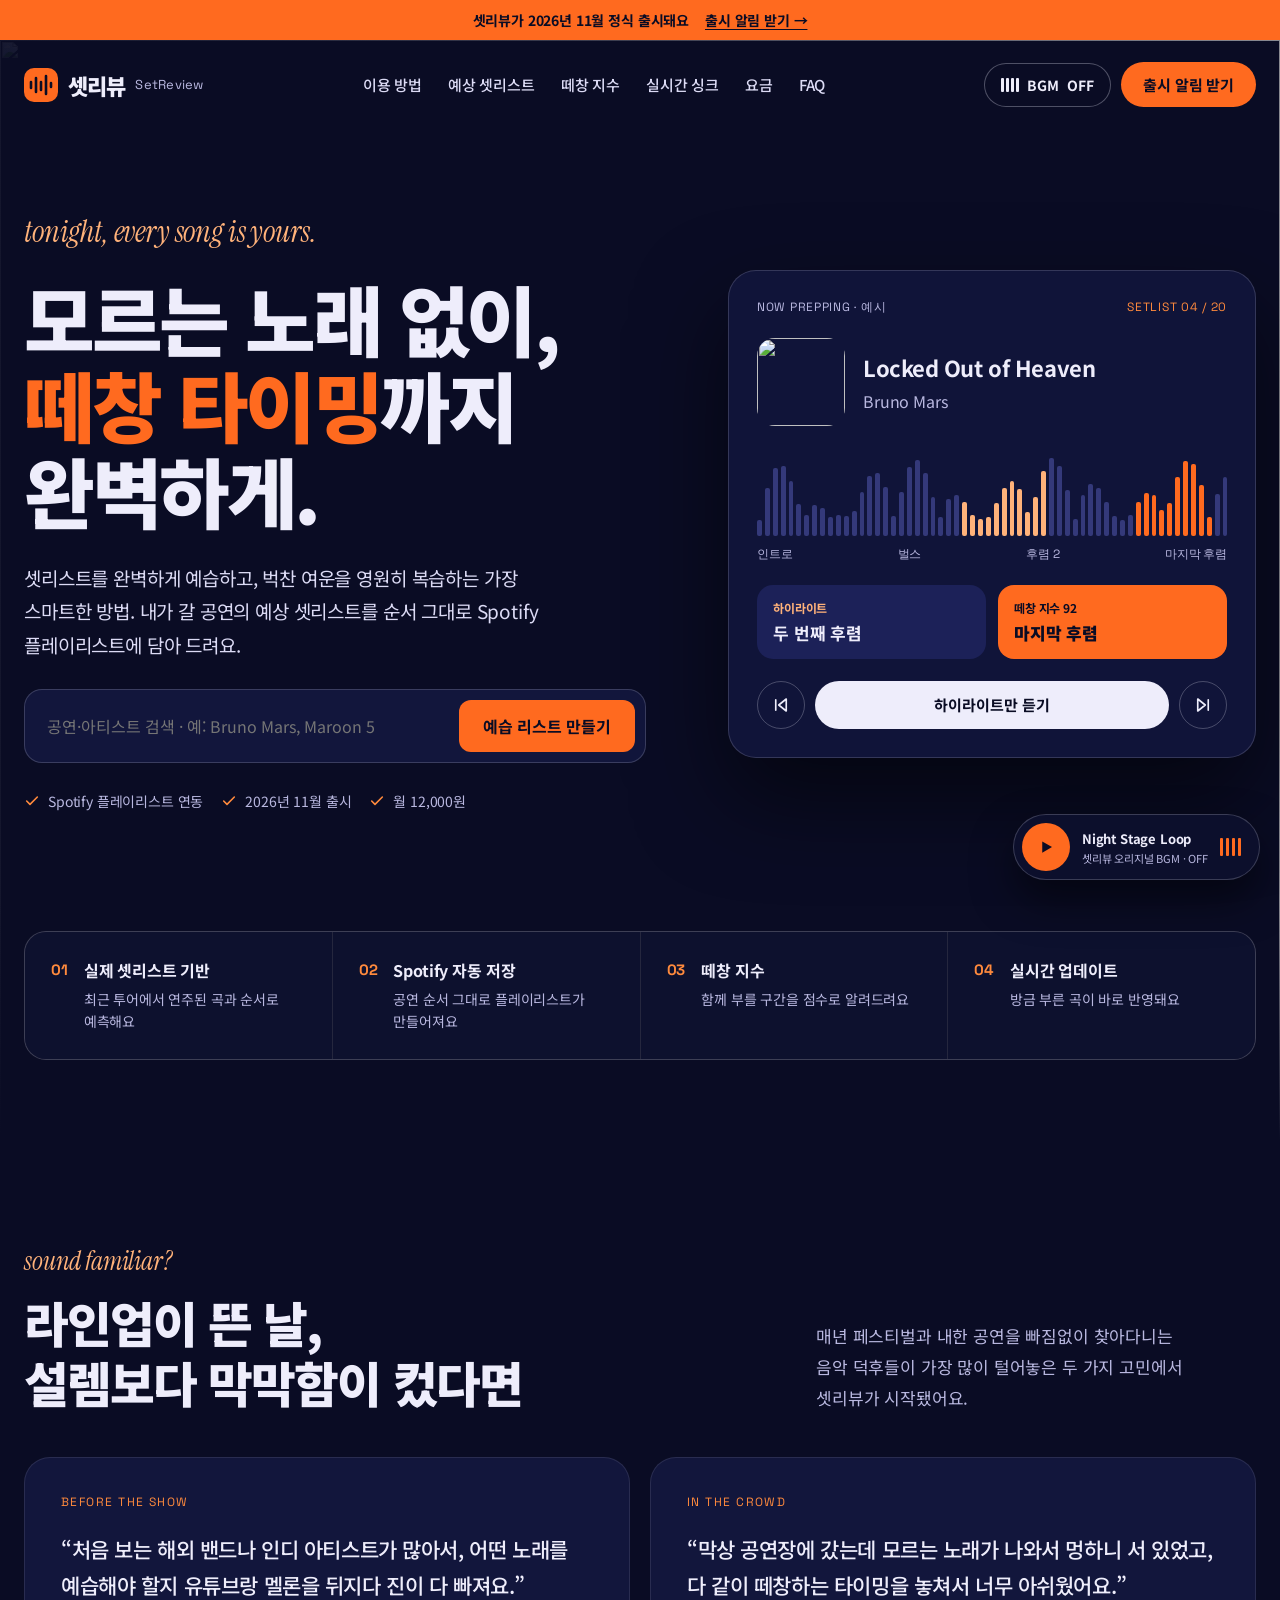
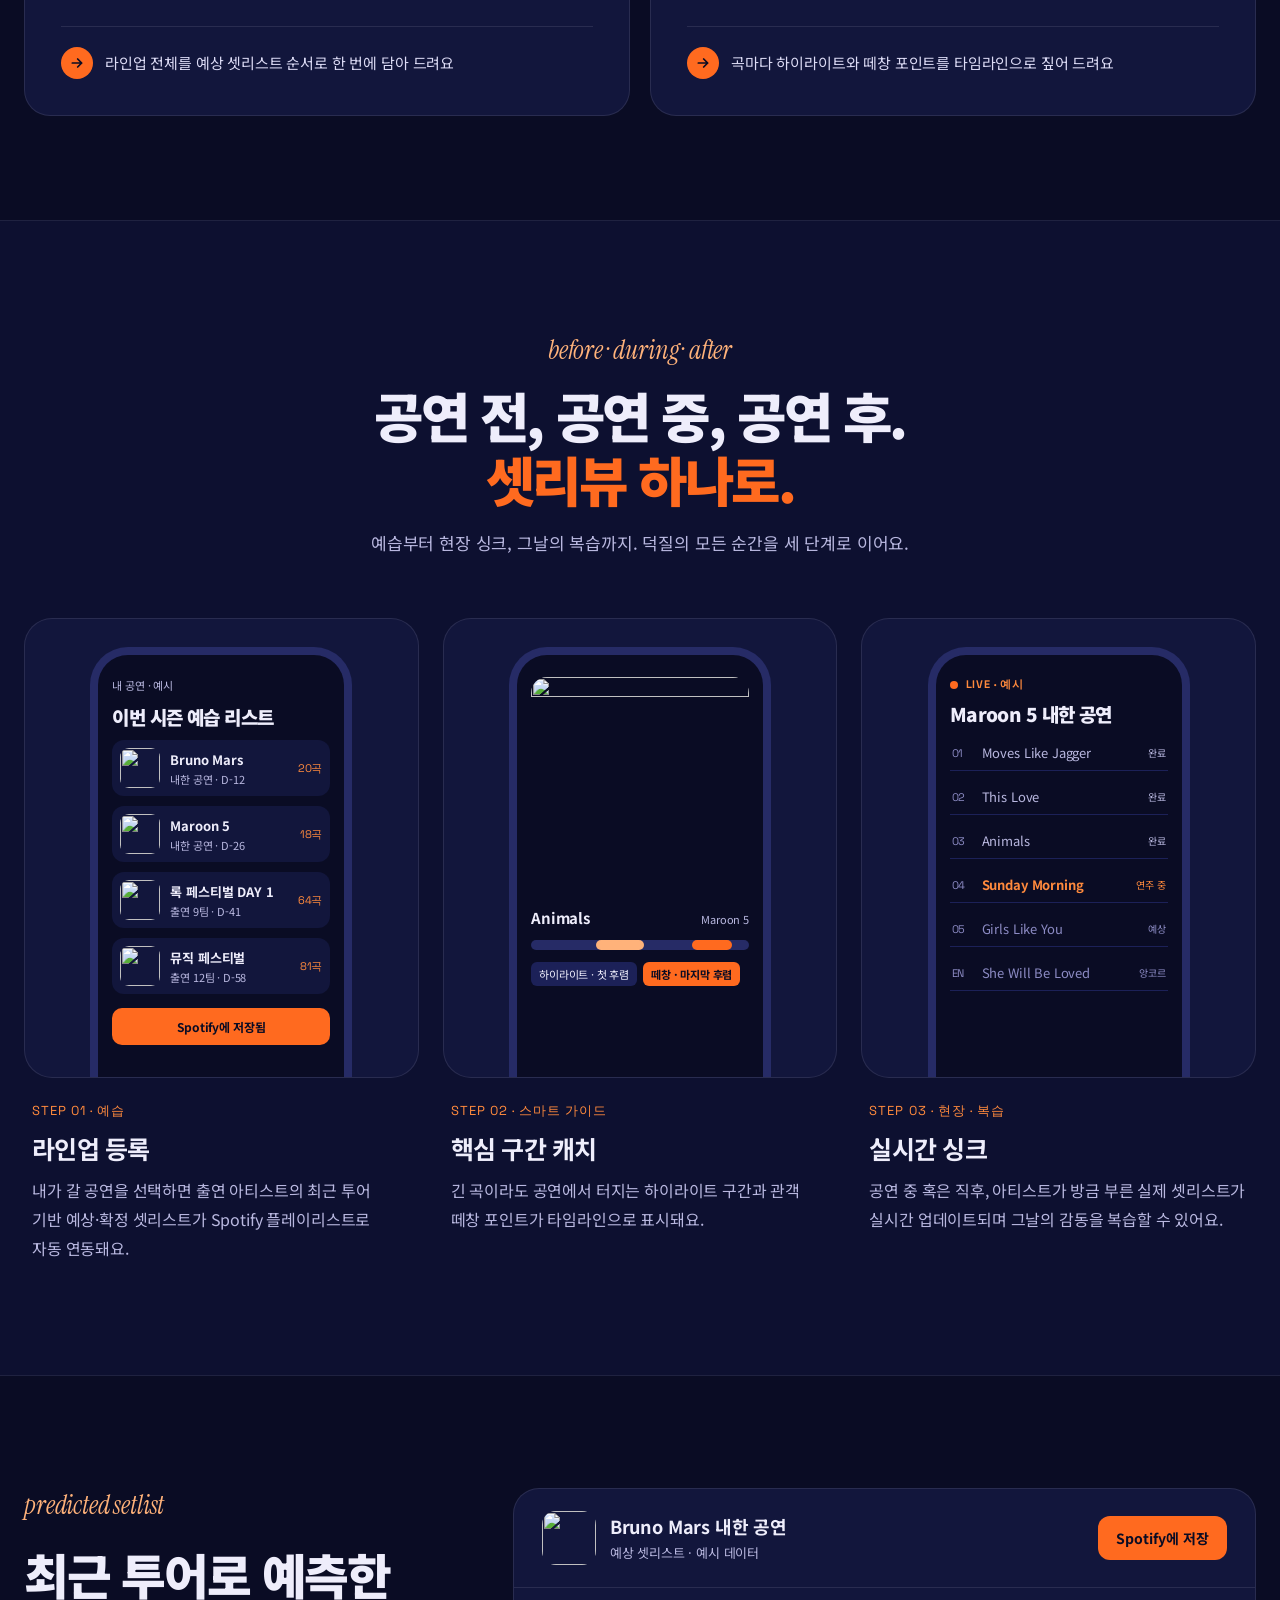
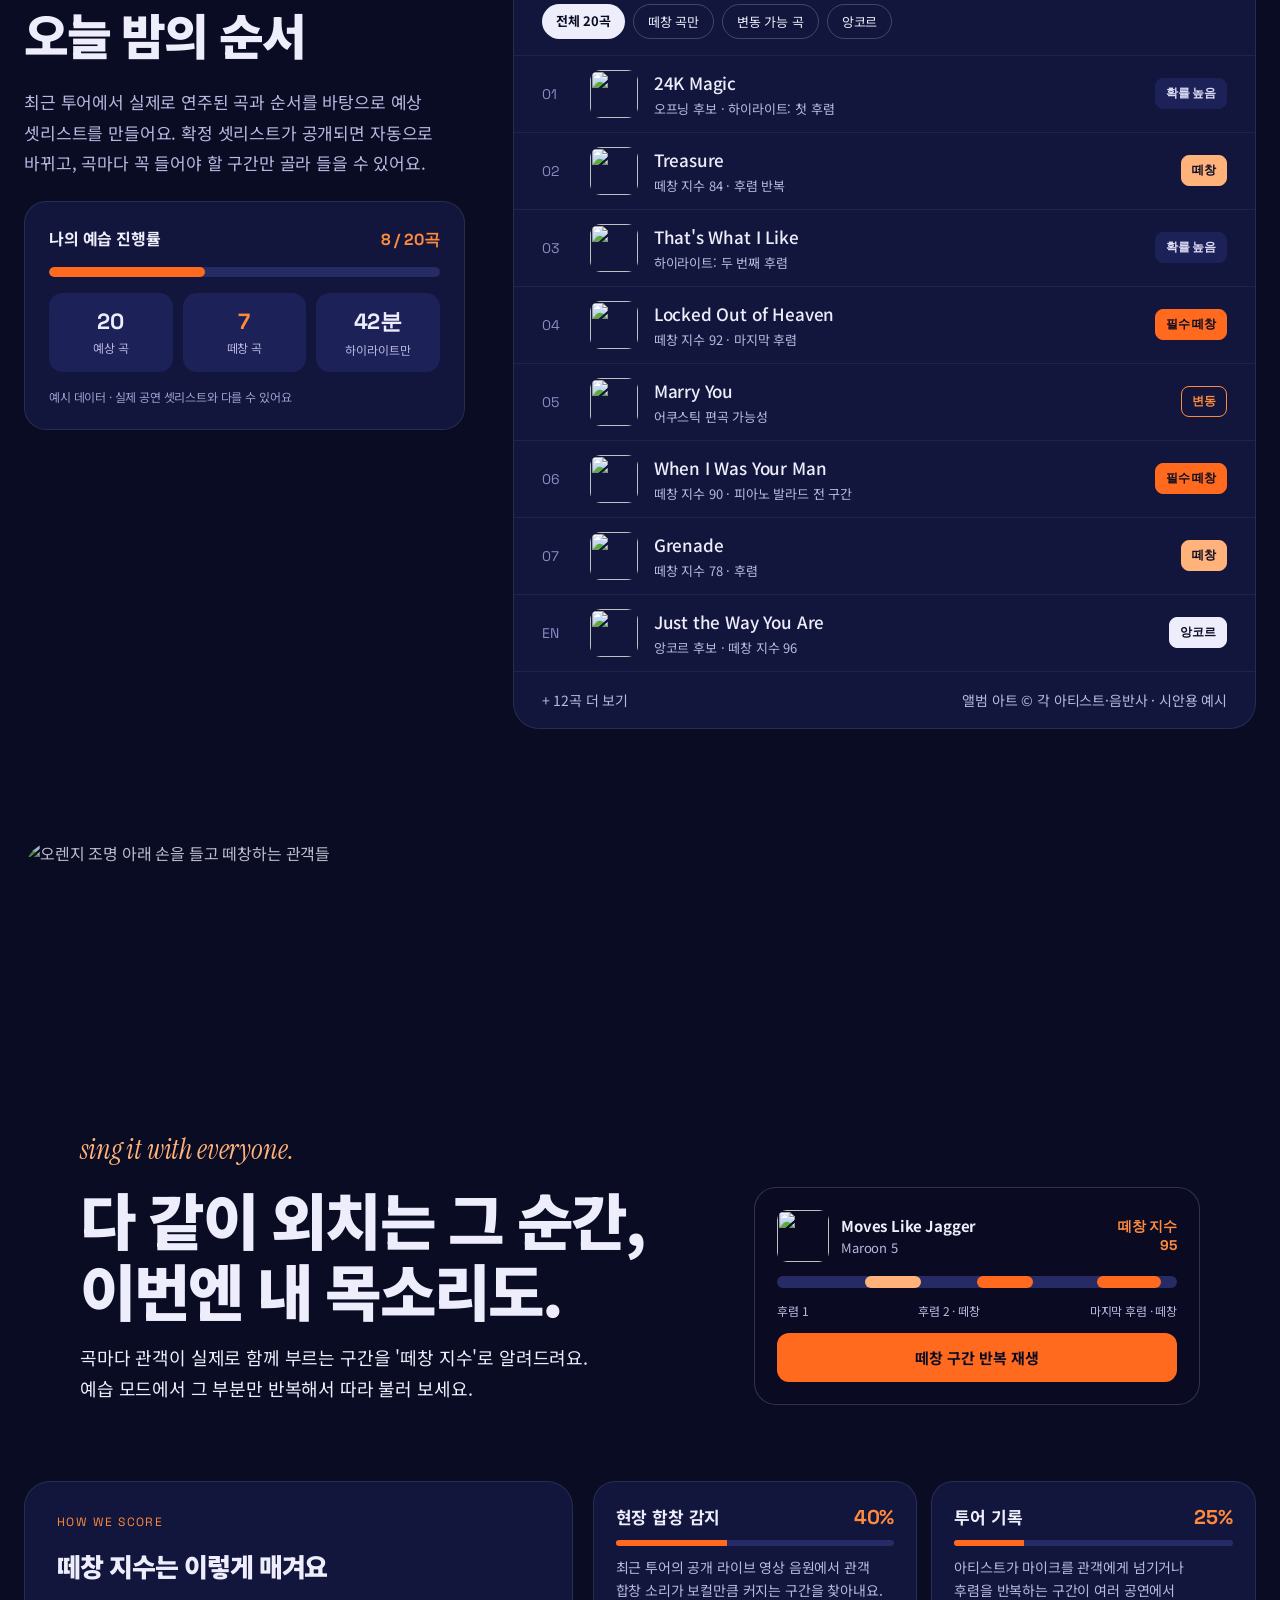
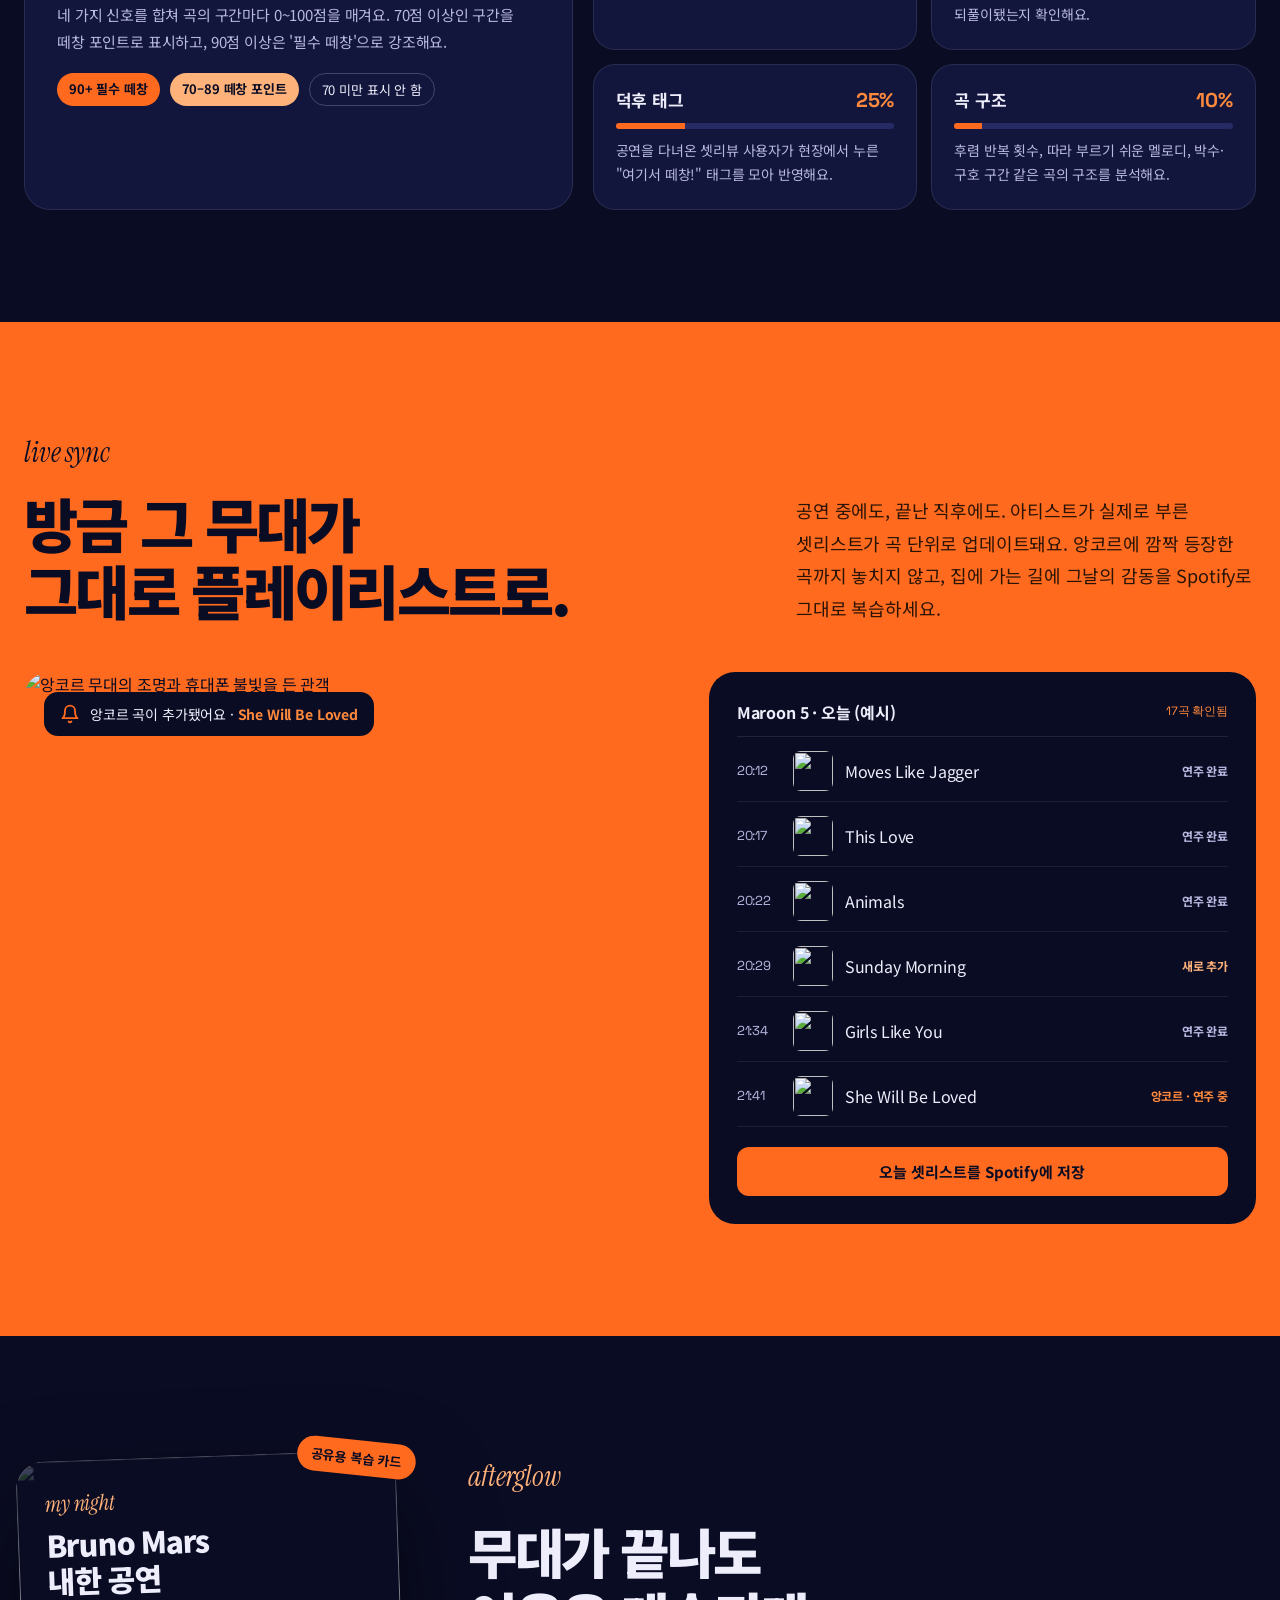
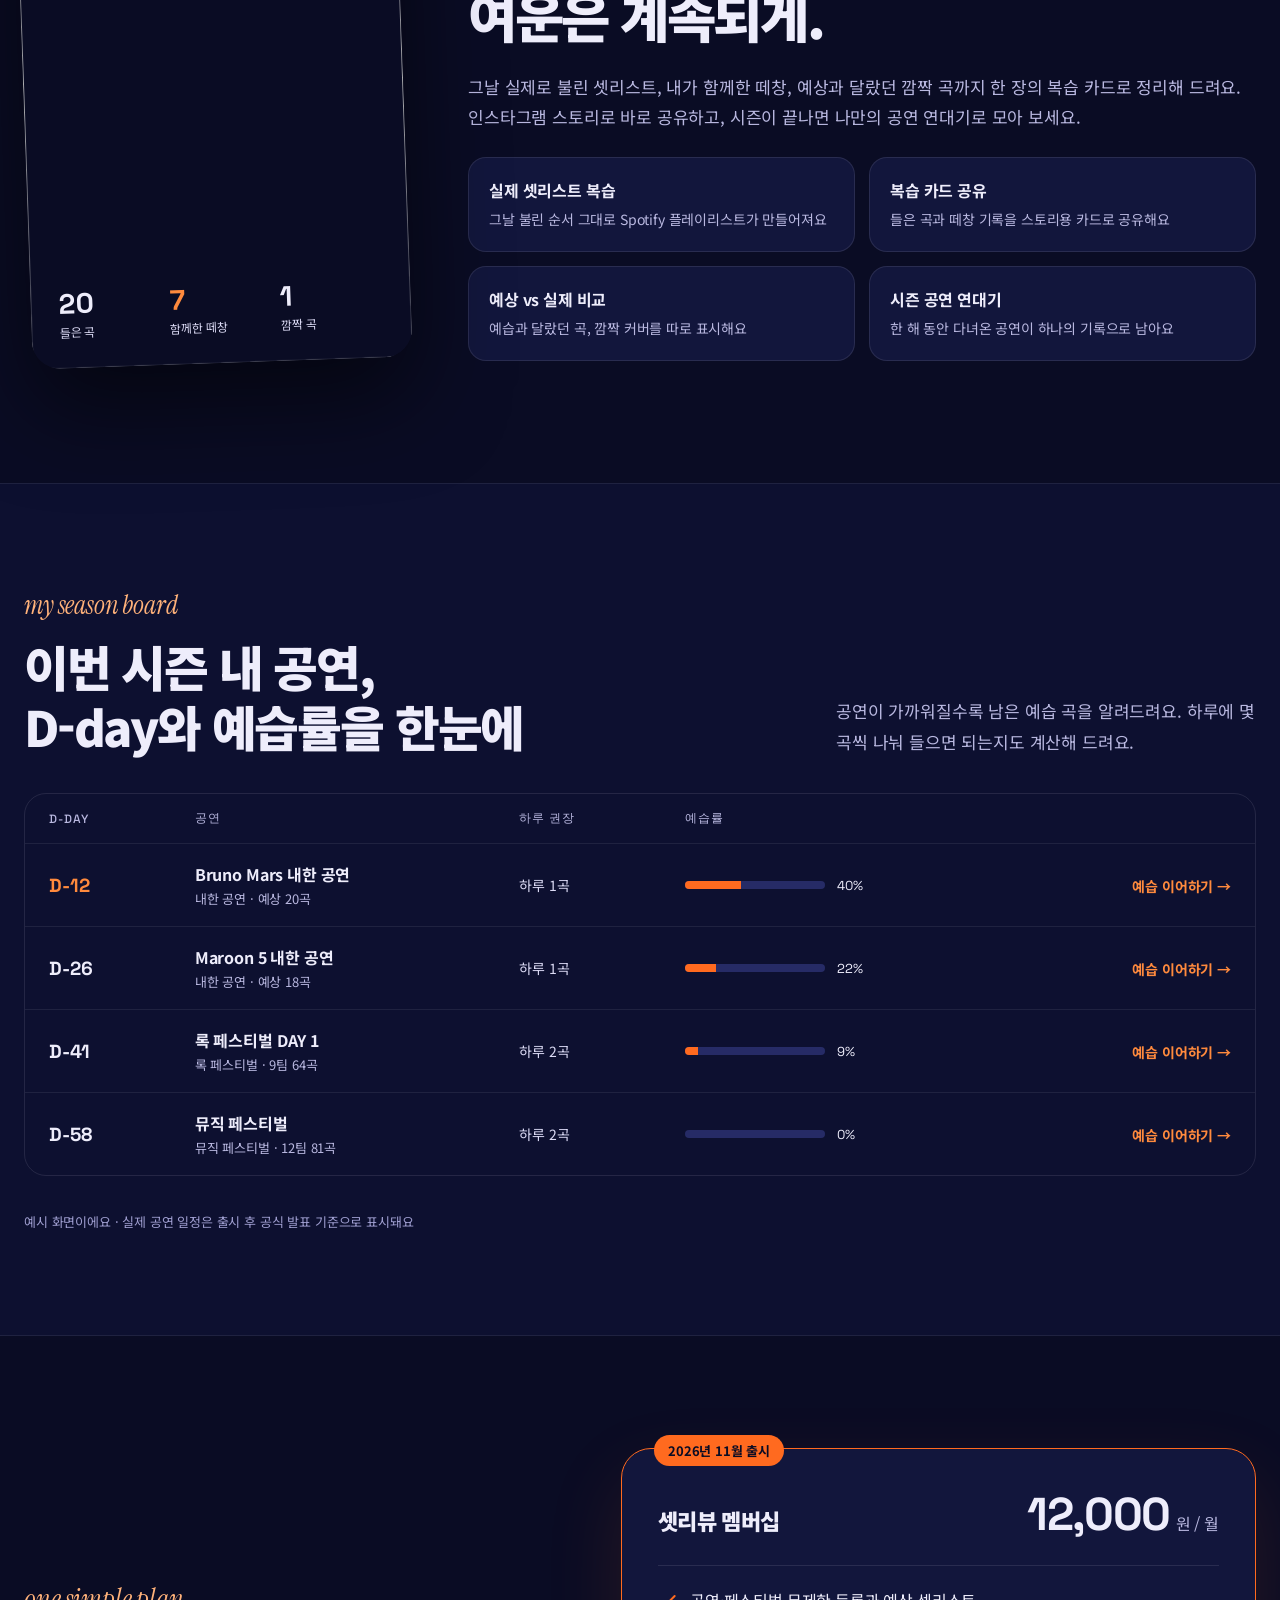
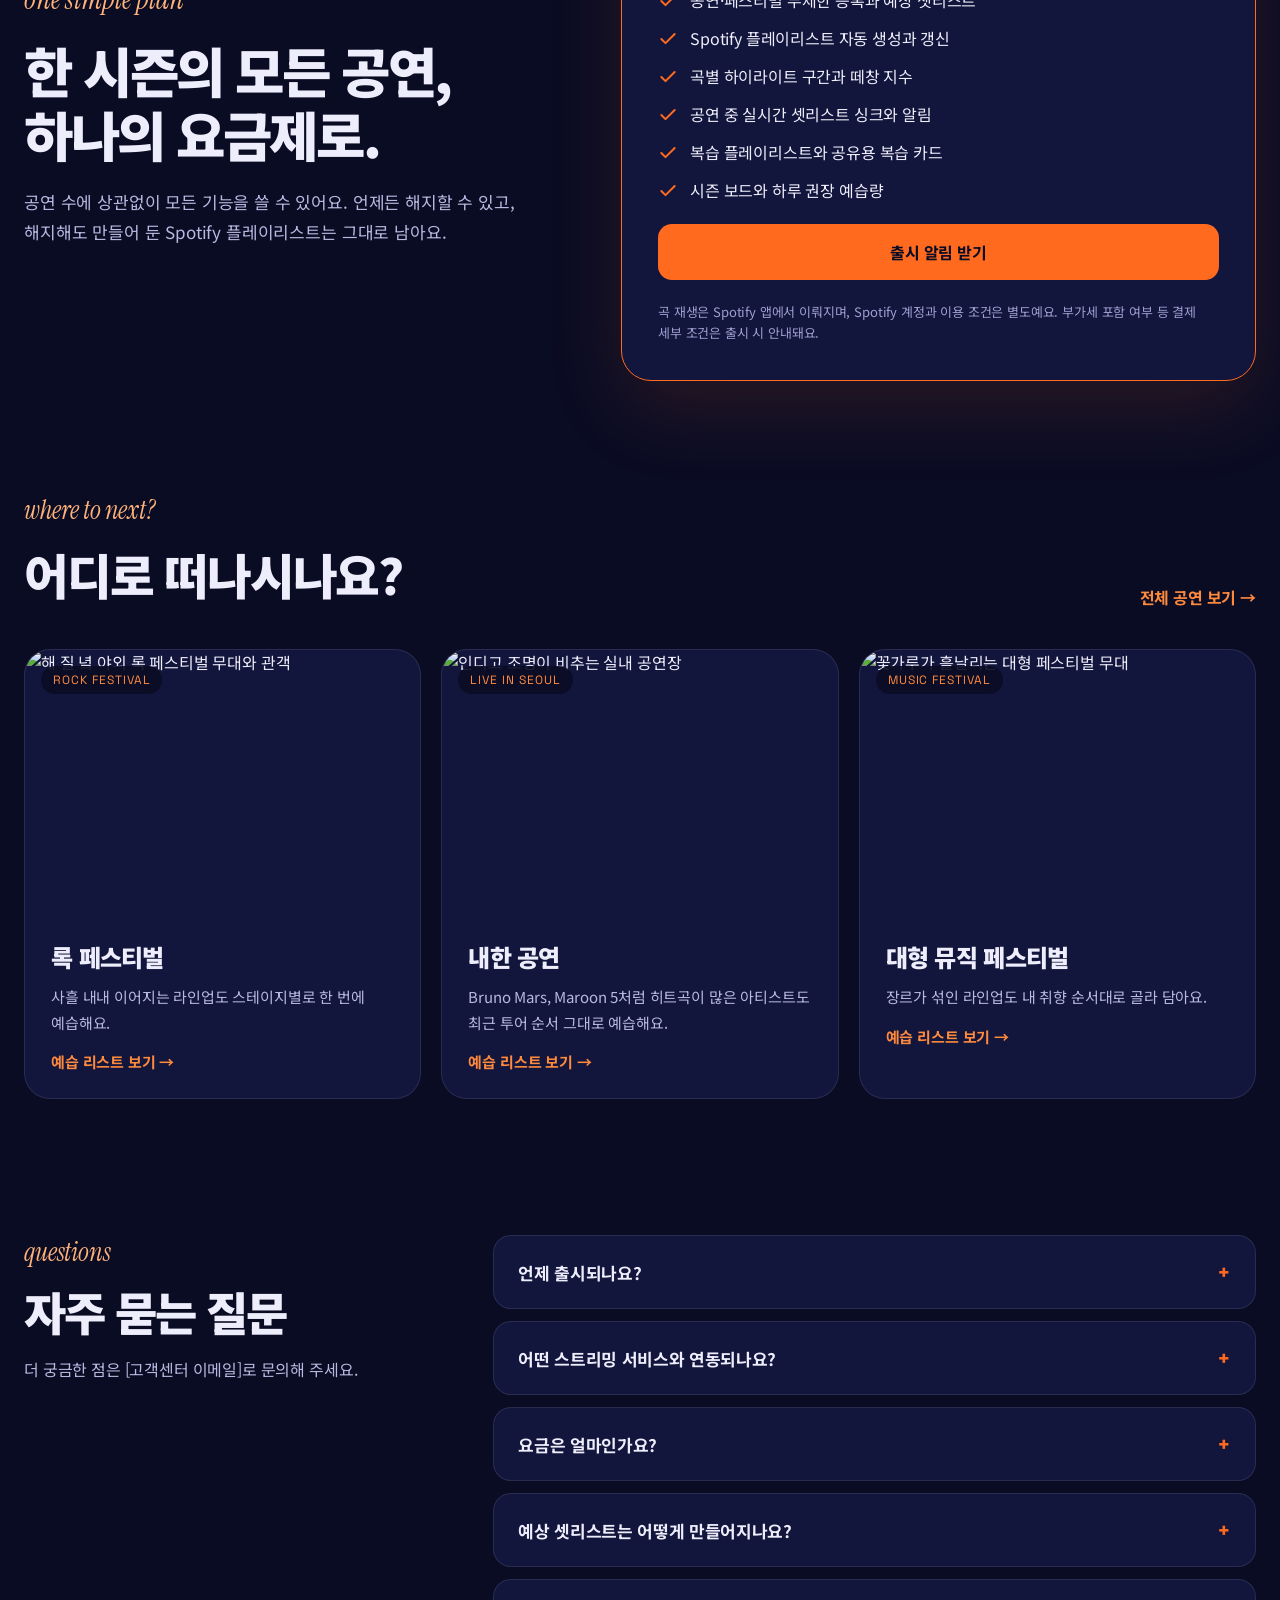
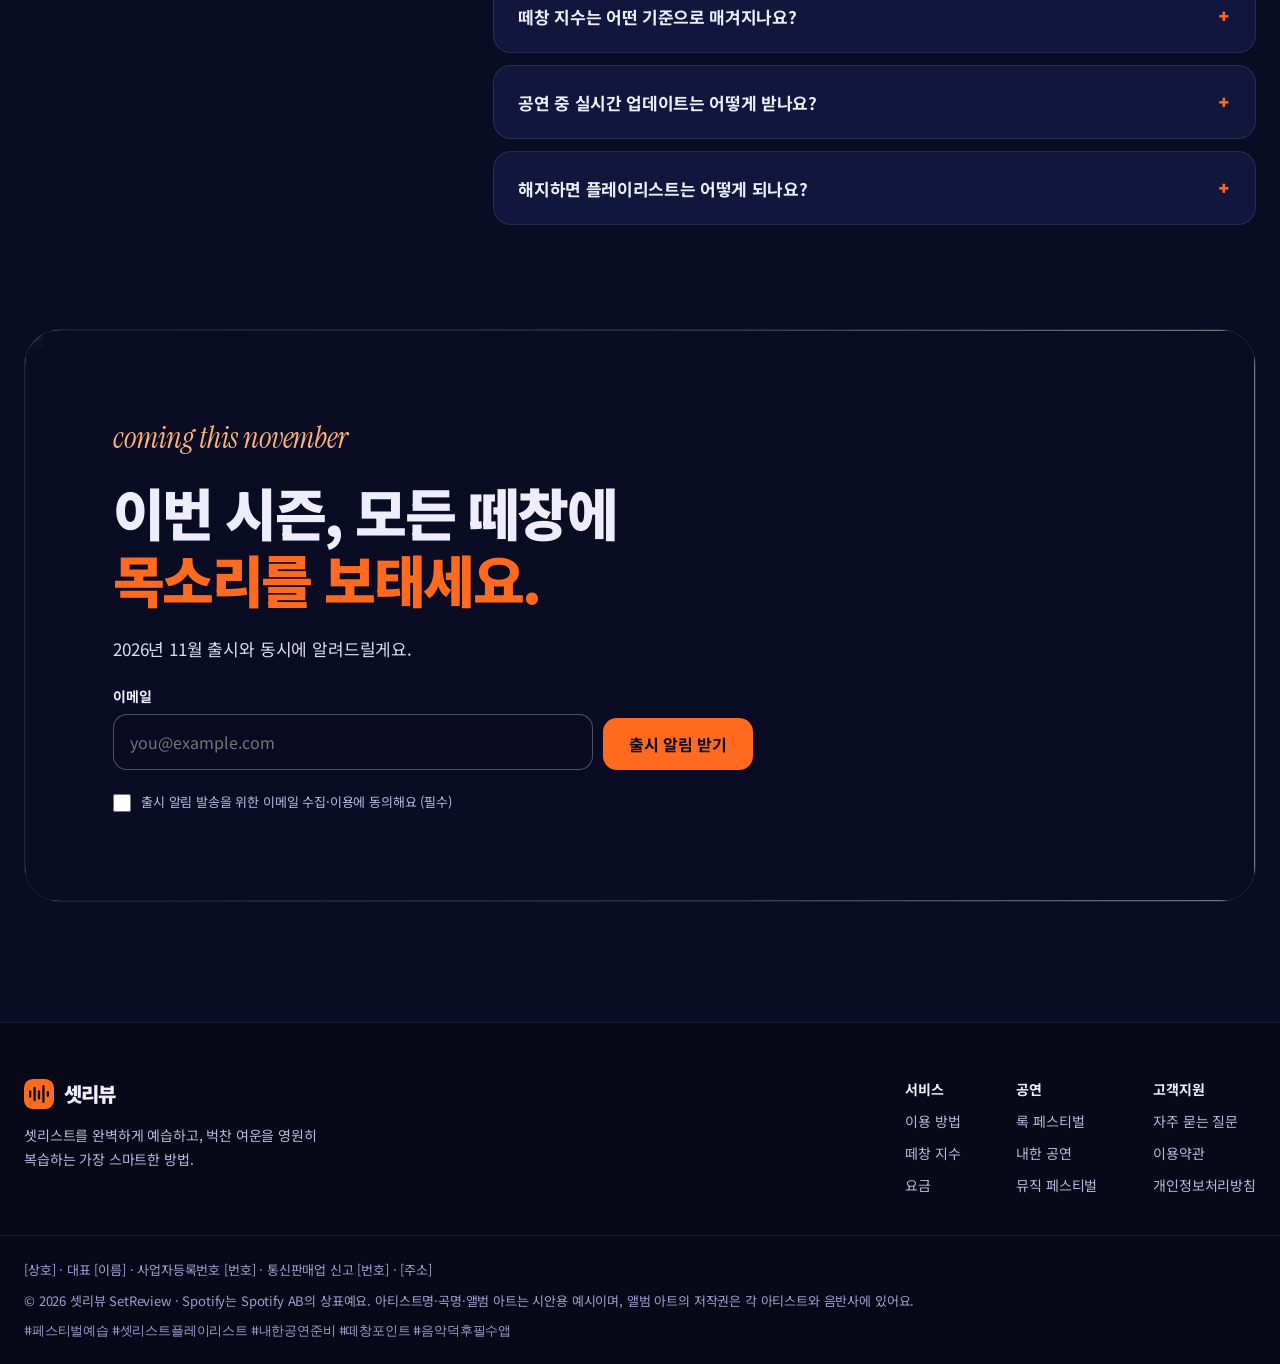
==== index.html @ c4331182 "Add files via upload" ====
<!doctype html>
<html lang="ko">
<head>
<meta charset="utf-8">
<meta name="viewport" content="width=device-width, initial-scale=1">
<title>셋리뷰 SetReview — 셋리스트 예습·떼창·복습 가이드</title>
<meta name="description" content="내가 갈 공연의 예상 셋리스트를 Spotify 플레이리스트로, 떼창 포인트와 실시간 셋리스트까지. 2026년 11월 출시.">
<meta name="theme-color" content="#0A0C24">
<link rel="icon" href="favicon.svg" type="image/svg+xml">
<meta property="og:type" content="website">
<meta property="og:site_name" content="셋리뷰 SetReview">
<meta property="og:title" content="셋리뷰 — 모르는 노래 없이, 떼창 타이밍까지 완벽하게">
<meta property="og:description" content="예상 셋리스트를 Spotify 플레이리스트로, 떼창 포인트와 실시간 셋리스트까지. 2026년 11월 출시.">
<meta property="og:image" content="og-image.jpg">
<meta name="twitter:card" content="summary_large_image">
<link rel="preconnect" href="https://fonts.googleapis.com">
<link rel="preconnect" href="https://fonts.gstatic.com" crossorigin>
<link rel="stylesheet" href="https://fonts.googleapis.com/css2?family=Noto+Sans+KR:wght@400;500;700;900&amp;family=Space+Grotesk:wght@500;700&amp;family=Instrument+Serif:ital@1&amp;display=swap">
<style>
body{margin:0;background:#0A0C24}
a{color:#FF8A3D}a:hover{color:#FFB27A}
summary::-webkit-details-marker{display:none}
@keyframes eqbar{0%,100%{transform:scaleY(0.3)}50%{transform:scaleY(1)}}
.eq-on span{animation:eqbar 0.9s ease-in-out infinite;transform-origin:bottom}
.eq-on span:nth-child(2){animation-delay:-0.3s}
.eq-on span:nth-child(3){animation-delay:-0.6s}
.eq-on span:nth-child(4){animation-delay:-0.15s}
@media (prefers-reduced-motion: reduce){.eq-on span{animation:none}}
html{scroll-behavior:smooth}
h1,h2,h3{text-wrap:balance}
p,blockquote{text-wrap:pretty}
img{max-width:100%}
.sr-menu-btn{display:none !important}
@media (max-width: 1040px){
.sr-nav{display:none !important}
.sr-menu-btn{display:flex !important}
.sr-cta-top{display:none !important}
}
@media (max-width: 720px){
.sr-hide-sm{display:none !important}
.sr-bgm-label{display:none !important}
.sr-bgm-pill{right:16px !important;bottom:16px !important;padding:8px !important}
[style*="padding: 88px 24px 120px"]{padding:32px 16px 72px !important}
[style*="padding: 112px 24px"],[style*="padding: 104px 24px"],[style*="padding: 120px 24px"]{padding-top:72px !important;padding-bottom:72px !important}
[style*="padding: 0 24px 112px"],[style*="padding: 0 24px 120px"],[style*="padding: 0 24px 96px"],[style*="padding: 40px 24px 104px"]{padding-bottom:72px !important}
[style*="24px"][style*="max-width: 1240px"]{padding-left:16px !important;padding-right:16px !important}
[style*="padding: 14px 28px"],[style*="padding: 22px 28px"],[style*="padding: 16px 28px"],[style*="padding: 18px 28px"]{padding-left:16px !important;padding-right:16px !important}
[style*="padding: 36px"]{padding:24px !important}
[style*="padding: 32px;"]{padding:22px !important}
[style*="min-height: 620px"]{min-height:540px !important}
[style*="rotate(-2deg)"]{transform:none !important}
[style*="grid-template-columns: 32px 48px"]{grid-template-columns:24px 44px minmax(0,1fr) auto !important;gap:10px !important}
}
</style>
<style>[data-show]{display:contents}[data-show][hidden]{display:none}</style>
</head>
<body>
<div style="background: #0A0C24; color: #EEEDFB; font-family: 'Noto Sans KR', sans-serif; overflow: hidden; letter-spacing: -0.01em; word-break: keep-all; overflow-wrap: break-word">

<div style="background: #FF6A1F; color: #0A0C24; font-size: 14px; font-weight: 700">
<div style="max-width: 1240px; margin: 0 auto; padding: 10px 24px; display: flex; flex-wrap: wrap; justify-content: center; align-items: center; gap: 8px 16px; text-align: center">
<span>셋리뷰가 2026년 11월 정식 출시돼요</span>
<a href="#download" style="color: #0A0C24; text-decoration: underline; text-underline-offset: 3px">출시 알림 받기 →</a>
</div>
</div>

<section id="top" style="position: relative; overflow: hidden">
<img fetchpriority="high" src="assets/img/hero.jpg" alt="" style="position: absolute; inset: 0; width: 100%; height: 100%; object-fit: cover; object-position: center 35%">
<div style="position: absolute; inset: 0; background: linear-gradient(90deg, rgba(10,12,36,0.94) 0%, rgba(10,12,36,0.72) 48%, rgba(10,12,36,0.3) 100%)" aria-hidden="true"></div>
<div style="position: absolute; left: 0; right: 0; bottom: 0; height: 240px; background: linear-gradient(180deg, rgba(10,12,36,0) 0%, #0A0C24 100%)" aria-hidden="true"></div>

<header style="position: relative; max-width: 1240px; margin: 0 auto; padding: 22px 24px; display: flex; flex-wrap: wrap; align-items: center; justify-content: space-between; gap: 16px">
<a href="#top" style="display: flex; align-items: center; gap: 10px; text-decoration: none; color: #EEEDFB">
<svg width="34" height="34" viewBox="0 0 34 34" aria-hidden="true"><rect width="34" height="34" rx="10" fill="#FF6A1F"></rect><path d="M7 20v-6M12 24V10M17 22v-8M22 26V8M27 19v-4" stroke="#0A0C24" stroke-width="2.6" stroke-linecap="round"></path></svg>
<span style="font-weight: 900; font-size: 22px; letter-spacing: -0.04em">셋리뷰</span>
<span style="font-family: 'Space Grotesk', sans-serif; font-size: 13px; color: #B9B8E0; letter-spacing: 0.02em">SetReview</span>
</a>
<nav class="sr-nav" aria-label="주요 메뉴" style="display: flex; flex-wrap: wrap; gap: 26px; font-size: 15px; font-weight: 500">
<a href="#how" style="color: #DCDBF5; text-decoration: none">이용 방법</a>
<a href="#setlist" style="color: #DCDBF5; text-decoration: none">예상 셋리스트</a>
<a href="#chant" style="color: #DCDBF5; text-decoration: none">떼창 지수</a>
<a href="#live" style="color: #DCDBF5; text-decoration: none">실시간 싱크</a>
<a href="#pricing" style="color: #DCDBF5; text-decoration: none">요금</a>
<a href="#faq" style="color: #DCDBF5; text-decoration: none">FAQ</a>
</nav>
<div style="display: flex; gap: 10px; align-items: center">
<button class="sr-hide-sm" data-bgm-btn type="button" data-action="toggleBgm" aria-pressed="false" aria-label="배경 음악 켜기" style="display: flex; align-items: center; gap: 8px; background: rgba(10,12,36,0.5); color: #EEEDFB; border: 1px solid rgba(238,237,251,0.3); border-radius: 999px; padding: 0 16px; min-height: 44px; font-family: inherit; font-size: 14px; font-weight: 700; cursor: pointer">
<span class="eq-off" style="display: flex; align-items: flex-end; gap: 2px; height: 14px" aria-hidden="true"><span style="width: 3px; height: 14px; background: currentColor; border-radius: 1px"></span><span style="width: 3px; height: 14px; background: currentColor; border-radius: 1px"></span><span style="width: 3px; height: 14px; background: currentColor; border-radius: 1px"></span><span style="width: 3px; height: 14px; background: currentColor; border-radius: 1px"></span></span>
BGM <span data-bind="bgmState">OFF</span>
</button>
<a class="sr-cta-top" href="#download" style="background: #FF6A1F; color: #0A0C24; font-weight: 700; padding: 12px 22px; border-radius: 999px; text-decoration: none; font-size: 15px">출시 알림 받기</a>
<button class="sr-menu-btn" type="button" data-action="toggleMenu" aria-expanded="false" aria-controls="sr-mobile-menu" aria-label="메뉴 열기" style="width: 48px; height: 48px; border-radius: 14px; border: 1px solid rgba(238,237,251,0.3); background: rgba(10,12,36,0.6); cursor: pointer; align-items: center; justify-content: center">
<span data-show="menuOpen" hidden>
<svg width="22" height="22" viewBox="0 0 24 24" fill="none" stroke="#EEEDFB" stroke-width="2.2" stroke-linecap="round" aria-hidden="true"><path d="M6 6l12 12M18 6 6 18"></path></svg>
</span>
<span data-show="menuClosed">
<svg width="22" height="22" viewBox="0 0 24 24" fill="none" stroke="#EEEDFB" stroke-width="2.2" stroke-linecap="round" aria-hidden="true"><path d="M4 7h16M4 12h16M4 17h16"></path></svg>
</span>
</button>
</div>
<span data-show="menuOpen" hidden>
<nav id="sr-mobile-menu" aria-label="모바일 메뉴" style="flex: 1 1 100%; background: rgba(18,22,60,0.97); border: 1px solid rgba(238,237,251,0.16); border-radius: 22px; padding: 10px; display: flex; flex-direction: column">

<a href="#how" data-action="closeMenu" style="color: #EEEDFB; text-decoration: none; font-size: 17px; font-weight: 700; padding: 15px 14px; border-radius: 14px; display: flex; justify-content: space-between; align-items: center">이용 방법<span style="color: #FF8A3D" aria-hidden="true">→</span></a>

<a href="#setlist" data-action="closeMenu" style="color: #EEEDFB; text-decoration: none; font-size: 17px; font-weight: 700; padding: 15px 14px; border-radius: 14px; display: flex; justify-content: space-between; align-items: center">예상 셋리스트<span style="color: #FF8A3D" aria-hidden="true">→</span></a>

<a href="#chant" data-action="closeMenu" style="color: #EEEDFB; text-decoration: none; font-size: 17px; font-weight: 700; padding: 15px 14px; border-radius: 14px; display: flex; justify-content: space-between; align-items: center">떼창 지수<span style="color: #FF8A3D" aria-hidden="true">→</span></a>

<a href="#live" data-action="closeMenu" style="color: #EEEDFB; text-decoration: none; font-size: 17px; font-weight: 700; padding: 15px 14px; border-radius: 14px; display: flex; justify-content: space-between; align-items: center">실시간 싱크<span style="color: #FF8A3D" aria-hidden="true">→</span></a>

<a href="#pricing" data-action="closeMenu" style="color: #EEEDFB; text-decoration: none; font-size: 17px; font-weight: 700; padding: 15px 14px; border-radius: 14px; display: flex; justify-content: space-between; align-items: center">요금<span style="color: #FF8A3D" aria-hidden="true">→</span></a>

<a href="#faq" data-action="closeMenu" style="color: #EEEDFB; text-decoration: none; font-size: 17px; font-weight: 700; padding: 15px 14px; border-radius: 14px; display: flex; justify-content: space-between; align-items: center">자주 묻는 질문<span style="color: #FF8A3D" aria-hidden="true">→</span></a>

<div style="display: flex; gap: 10px; padding: 10px 4px 4px">
<button type="button" data-action="toggleBgm" aria-pressed="false" style="flex: 1 1 0; min-height: 48px; border-radius: 14px; border: 1px solid rgba(238,237,251,0.3); background: transparent; color: #EEEDFB; font-family: inherit; font-weight: 700; font-size: 15px; cursor: pointer">BGM <span data-bind="bgmState">OFF</span></button>
<a href="#download" data-action="closeMenu" style="flex: 1 1 0; min-height: 48px; border-radius: 14px; background: #FF6A1F; color: #0A0C24; font-weight: 700; font-size: 15px; text-decoration: none; display: flex; align-items: center; justify-content: center">출시 알림 받기</a>
</div>
</nav>
</span>
</header>

<div style="position: relative; max-width: 1240px; margin: 0 auto; padding: 88px 24px 120px; display: flex; flex-wrap: wrap; gap: 56px; align-items: center">
<div style="flex: 1 1 540px; min-width: 0; display: flex; flex-direction: column; gap: 28px">
<span style="font-family: 'Instrument Serif', serif; font-style: italic; font-size: 30px; color: #FFB27A; line-height: 1">tonight, every song is yours.</span>
<h1 style="margin: 0; font-weight: 900; font-size: clamp(36px, 6vw, 86px); line-height: 1.12; letter-spacing: -0.045em">모르는 노래 없이,<br><span style="color: #FF6A1F">떼창 타이밍</span>까지<br>완벽하게.</h1>
<p style="margin: 0; font-size: 19px; line-height: 1.75; color: #DCDBF5; max-width: 540px">셋리스트를 완벽하게 예습하고, 벅찬 여운을 영원히 복습하는 가장 스마트한 방법. 내가 갈 공연의 예상 셋리스트를 순서 그대로 Spotify 플레이리스트에 담아 드려요.</p>
<form style="display: flex; flex-wrap: wrap; gap: 10px; background: rgba(20,24,64,0.88); border: 1px solid rgba(238,237,251,0.18); border-radius: 18px; padding: 10px; max-width: 600px">
<label for="fest-search" style="position: absolute; width: 1px; height: 1px; overflow: hidden; clip: rect(0 0 0 0)">공연 또는 아티스트 검색</label>
<input id="fest-search" type="search" placeholder="공연·아티스트 검색 · 예: Bruno Mars, Maroon 5" style="flex: 1 1 260px; min-width: 0; background: transparent; border: 0; color: #EEEDFB; font-size: 16px; padding: 14px 12px; font-family: inherit; outline: none">
<button type="button" style="background: #FF6A1F; color: #0A0C24; border: 0; border-radius: 12px; padding: 14px 24px; font-weight: 700; font-size: 16px; font-family: inherit; cursor: pointer; min-height: 48px">예습 리스트 만들기</button>
</form>
<div style="display: flex; flex-wrap: wrap; gap: 18px; font-size: 14px; color: #B9B8E0">
<span style="display: flex; align-items: center; gap: 8px"><svg width="16" height="16" viewBox="0 0 24 24" fill="none" stroke="#FF8A3D" stroke-width="2.4" stroke-linecap="round" stroke-linejoin="round" aria-hidden="true"><path d="M20 6 9 17l-5-5"></path></svg>Spotify 플레이리스트 연동</span>
<span style="display: flex; align-items: center; gap: 8px"><svg width="16" height="16" viewBox="0 0 24 24" fill="none" stroke="#FF8A3D" stroke-width="2.4" stroke-linecap="round" stroke-linejoin="round" aria-hidden="true"><path d="M20 6 9 17l-5-5"></path></svg>2026년 11월 출시</span>
<span style="display: flex; align-items: center; gap: 8px"><svg width="16" height="16" viewBox="0 0 24 24" fill="none" stroke="#FF8A3D" stroke-width="2.4" stroke-linecap="round" stroke-linejoin="round" aria-hidden="true"><path d="M20 6 9 17l-5-5"></path></svg>월 12,000원</span>
</div>
</div>

<div style="flex: 1 1 420px; min-width: 0">
<div style="background: rgba(18,22,60,0.93); border: 1px solid rgba(238,237,251,0.16); border-radius: 28px; padding: 28px; display: flex; flex-direction: column; gap: 22px; box-shadow: 0 40px 90px rgba(0,0,0,0.55)">
<div style="display: flex; justify-content: space-between; align-items: center; gap: 12px; flex-wrap: wrap; font-family: 'Space Grotesk', sans-serif; font-size: 12px; letter-spacing: 0.06em; color: #B9B8E0">
<span>NOW PREPPING · 예시</span>
<span style="color: #FF8A3D">SETLIST 04 / 20</span>
</div>
<div style="display: flex; gap: 18px; align-items: center">
<img loading="lazy" decoding="async" src="assets/img/uj.jpg" alt="" style="width: 88px; height: 88px; border-radius: 18px; object-fit: cover; flex: none">
<div style="display: flex; flex-direction: column; gap: 6px; min-width: 0">
<span style="font-size: 22px; font-weight: 700; letter-spacing: -0.02em">Locked Out of Heaven</span>
<span style="color: #B9B8E0">Bruno Mars</span>
</div>
</div>
<div style="display: flex; flex-direction: column; gap: 10px">
<div style="display: flex; align-items: flex-end; gap: 3px; height: 88px" role="img" aria-label="곡 구조 파형: 두 번째 후렴이 하이라이트, 마지막 후렴이 떼창 포인트">

<div style="flex: 1 1 0; border-radius: 2px; height: 18%; background: #34397A"></div>

<div style="flex: 1 1 0; border-radius: 2px; height: 54%; background: #34397A"></div>

<div style="flex: 1 1 0; border-radius: 2px; height: 77%; background: #34397A"></div>

<div style="flex: 1 1 0; border-radius: 2px; height: 79%; background: #34397A"></div>

<div style="flex: 1 1 0; border-radius: 2px; height: 62%; background: #34397A"></div>

<div style="flex: 1 1 0; border-radius: 2px; height: 36%; background: #34397A"></div>

<div style="flex: 1 1 0; border-radius: 2px; height: 24%; background: #34397A"></div>

<div style="flex: 1 1 0; border-radius: 2px; height: 35%; background: #34397A"></div>

<div style="flex: 1 1 0; border-radius: 2px; height: 32%; background: #34397A"></div>

<div style="flex: 1 1 0; border-radius: 2px; height: 21%; background: #34397A"></div>

<div style="flex: 1 1 0; border-radius: 2px; height: 24%; background: #34397A"></div>

<div style="flex: 1 1 0; border-radius: 2px; height: 23%; background: #34397A"></div>

<div style="flex: 1 1 0; border-radius: 2px; height: 28%; background: #34397A"></div>

<div style="flex: 1 1 0; border-radius: 2px; height: 50%; background: #34397A"></div>

<div style="flex: 1 1 0; border-radius: 2px; height: 68%; background: #34397A"></div>

<div style="flex: 1 1 0; border-radius: 2px; height: 72%; background: #34397A"></div>

<div style="flex: 1 1 0; border-radius: 2px; height: 55%; background: #34397A"></div>

<div style="flex: 1 1 0; border-radius: 2px; height: 23%; background: #34397A"></div>

<div style="flex: 1 1 0; border-radius: 2px; height: 50%; background: #34397A"></div>

<div style="flex: 1 1 0; border-radius: 2px; height: 78%; background: #34397A"></div>

<div style="flex: 1 1 0; border-radius: 2px; height: 86%; background: #34397A"></div>

<div style="flex: 1 1 0; border-radius: 2px; height: 72%; background: #34397A"></div>

<div style="flex: 1 1 0; border-radius: 2px; height: 44%; background: #34397A"></div>

<div style="flex: 1 1 0; border-radius: 2px; height: 22%; background: #34397A"></div>

<div style="flex: 1 1 0; border-radius: 2px; height: 42%; background: #34397A"></div>

<div style="flex: 1 1 0; border-radius: 2px; height: 47%; background: #34397A"></div>

<div style="flex: 1 1 0; border-radius: 2px; height: 38%; background: #FFB27A"></div>

<div style="flex: 1 1 0; border-radius: 2px; height: 24%; background: #FFB27A"></div>

<div style="flex: 1 1 0; border-radius: 2px; height: 19%; background: #FFB27A"></div>

<div style="flex: 1 1 0; border-radius: 2px; height: 22%; background: #FFB27A"></div>

<div style="flex: 1 1 0; border-radius: 2px; height: 37%; background: #FFB27A"></div>

<div style="flex: 1 1 0; border-radius: 2px; height: 54%; background: #FFB27A"></div>

<div style="flex: 1 1 0; border-radius: 2px; height: 62%; background: #FFB27A"></div>

<div style="flex: 1 1 0; border-radius: 2px; height: 53%; background: #FFB27A"></div>

<div style="flex: 1 1 0; border-radius: 2px; height: 27%; background: #FFB27A"></div>

<div style="flex: 1 1 0; border-radius: 2px; height: 44%; background: #FFB27A"></div>

<div style="flex: 1 1 0; border-radius: 2px; height: 74%; background: #FFB27A"></div>

<div style="flex: 1 1 0; border-radius: 2px; height: 88%; background: #34397A"></div>

<div style="flex: 1 1 0; border-radius: 2px; height: 79%; background: #34397A"></div>

<div style="flex: 1 1 0; border-radius: 2px; height: 52%; background: #34397A"></div>

<div style="flex: 1 1 0; border-radius: 2px; height: 19%; background: #34397A"></div>

<div style="flex: 1 1 0; border-radius: 2px; height: 47%; background: #34397A"></div>

<div style="flex: 1 1 0; border-radius: 2px; height: 59%; background: #34397A"></div>

<div style="flex: 1 1 0; border-radius: 2px; height: 54%; background: #34397A"></div>

<div style="flex: 1 1 0; border-radius: 2px; height: 39%; background: #34397A"></div>

<div style="flex: 1 1 0; border-radius: 2px; height: 23%; background: #34397A"></div>

<div style="flex: 1 1 0; border-radius: 2px; height: 18%; background: #34397A"></div>

<div style="flex: 1 1 0; border-radius: 2px; height: 24%; background: #34397A"></div>

<div style="flex: 1 1 0; border-radius: 2px; height: 38%; background: #FF6A1F"></div>

<div style="flex: 1 1 0; border-radius: 2px; height: 49%; background: #FF6A1F"></div>

<div style="flex: 1 1 0; border-radius: 2px; height: 47%; background: #FF6A1F"></div>

<div style="flex: 1 1 0; border-radius: 2px; height: 29%; background: #FF6A1F"></div>

<div style="flex: 1 1 0; border-radius: 2px; height: 37%; background: #FF6A1F"></div>

<div style="flex: 1 1 0; border-radius: 2px; height: 67%; background: #FF6A1F"></div>

<div style="flex: 1 1 0; border-radius: 2px; height: 85%; background: #FF6A1F"></div>

<div style="flex: 1 1 0; border-radius: 2px; height: 82%; background: #FF6A1F"></div>

<div style="flex: 1 1 0; border-radius: 2px; height: 58%; background: #FF6A1F"></div>

<div style="flex: 1 1 0; border-radius: 2px; height: 22%; background: #FF6A1F"></div>

<div style="flex: 1 1 0; border-radius: 2px; height: 48%; background: #34397A"></div>

<div style="flex: 1 1 0; border-radius: 2px; height: 67%; background: #34397A"></div>

</div>
<div style="display: flex; justify-content: space-between; font-family: 'Space Grotesk', sans-serif; font-size: 12px; color: #B9B8E0"><span>인트로</span><span>벌스</span><span>후렴 2</span><span>마지막 후렴</span></div>
</div>
<div style="display: grid; grid-template-columns: repeat(2, minmax(0, 1fr)); gap: 12px">
<div style="background: #1C2158; border-radius: 16px; padding: 14px 16px; display: flex; flex-direction: column; gap: 4px">
<span style="font-size: 12px; color: #FFB27A; font-weight: 700">하이라이트</span>
<span style="font-size: 17px; font-weight: 700">두 번째 후렴</span>
</div>
<div style="background: #FF6A1F; color: #0A0C24; border-radius: 16px; padding: 14px 16px; display: flex; flex-direction: column; gap: 4px">
<span style="font-size: 12px; font-weight: 700">떼창 지수 92</span>
<span style="font-size: 17px; font-weight: 900">마지막 후렴</span>
</div>
</div>
<div style="display: flex; gap: 10px">
<button type="button" aria-label="이전 곡" style="width: 48px; height: 48px; border-radius: 50%; border: 1px solid rgba(238,237,251,0.25); background: transparent; cursor: pointer; display: flex; align-items: center; justify-content: center"><svg width="18" height="18" viewBox="0 0 24 24" fill="none" stroke="#EEEDFB" stroke-width="2.2" stroke-linecap="round" stroke-linejoin="round" aria-hidden="true"><path d="M19 20 9 12l10-8v16zM5 19V5"></path></svg></button>
<button type="button" style="flex: 1 1 auto; background: #EEEDFB; color: #0A0C24; border: 0; border-radius: 999px; font-family: inherit; font-weight: 700; font-size: 15px; cursor: pointer; min-height: 48px">하이라이트만 듣기</button>
<button type="button" aria-label="다음 곡" style="width: 48px; height: 48px; border-radius: 50%; border: 1px solid rgba(238,237,251,0.25); background: transparent; cursor: pointer; display: flex; align-items: center; justify-content: center"><svg width="18" height="18" viewBox="0 0 24 24" fill="none" stroke="#EEEDFB" stroke-width="2.2" stroke-linecap="round" stroke-linejoin="round" aria-hidden="true"><path d="m5 4 10 8-10 8V4zM19 5v14"></path></svg></button>
</div>
</div>
</div>
</div>

<div style="position: relative; max-width: 1240px; margin: 0 auto; padding: 0 24px 80px">
<div style="display: grid; grid-template-columns: repeat(auto-fit, minmax(min(100%, 240px), 1fr)); gap: 1px; background: rgba(238,237,251,0.12); border: 1px solid rgba(238,237,251,0.12); border-radius: 22px; overflow: hidden">

<div style="background: rgba(13,16,46,0.96); padding: 26px; display: flex; gap: 16px; align-items: flex-start">
<span style="font-family: 'Space Grotesk', sans-serif; font-weight: 700; color: #FF8A3D; font-size: 15px; padding-top: 2px">01</span>
<div style="display: flex; flex-direction: column; gap: 6px">
<span style="font-weight: 700; font-size: 16px">실제 셋리스트 기반</span>
<span style="font-size: 14px; color: #B9B8E0; line-height: 1.6">최근 투어에서 연주된 곡과 순서로 예측해요</span>
</div>
</div>

<div style="background: rgba(13,16,46,0.96); padding: 26px; display: flex; gap: 16px; align-items: flex-start">
<span style="font-family: 'Space Grotesk', sans-serif; font-weight: 700; color: #FF8A3D; font-size: 15px; padding-top: 2px">02</span>
<div style="display: flex; flex-direction: column; gap: 6px">
<span style="font-weight: 700; font-size: 16px">Spotify 자동 저장</span>
<span style="font-size: 14px; color: #B9B8E0; line-height: 1.6">공연 순서 그대로 플레이리스트가 만들어져요</span>
</div>
</div>

<div style="background: rgba(13,16,46,0.96); padding: 26px; display: flex; gap: 16px; align-items: flex-start">
<span style="font-family: 'Space Grotesk', sans-serif; font-weight: 700; color: #FF8A3D; font-size: 15px; padding-top: 2px">03</span>
<div style="display: flex; flex-direction: column; gap: 6px">
<span style="font-weight: 700; font-size: 16px">떼창 지수</span>
<span style="font-size: 14px; color: #B9B8E0; line-height: 1.6">함께 부를 구간을 점수로 알려드려요</span>
</div>
</div>

<div style="background: rgba(13,16,46,0.96); padding: 26px; display: flex; gap: 16px; align-items: flex-start">
<span style="font-family: 'Space Grotesk', sans-serif; font-weight: 700; color: #FF8A3D; font-size: 15px; padding-top: 2px">04</span>
<div style="display: flex; flex-direction: column; gap: 6px">
<span style="font-weight: 700; font-size: 16px">실시간 업데이트</span>
<span style="font-size: 14px; color: #B9B8E0; line-height: 1.6">방금 부른 곡이 바로 반영돼요</span>
</div>
</div>

</div>
</div>
</section>

<section aria-label="덕후들의 고민" style="max-width: 1240px; margin: 0 auto; padding: 104px 24px; display: flex; flex-direction: column; gap: 44px">
<div style="display: flex; flex-wrap: wrap; justify-content: space-between; align-items: flex-end; gap: 24px">
<div style="display: flex; flex-direction: column; gap: 14px">
<span style="font-family: 'Instrument Serif', serif; font-style: italic; font-size: 26px; color: #FFB27A">sound familiar?</span>
<h2 style="margin: 0; font-weight: 900; font-size: clamp(32px, 3.8vw, 50px); line-height: 1.25; letter-spacing: -0.04em">라인업이 뜬 날,<br>설렘보다 막막함이 컸다면</h2>
</div>
<p style="margin: 0; max-width: 440px; color: #B9B8E0; font-size: 17px; line-height: 1.8">매년 페스티벌과 내한 공연을 빠짐없이 찾아다니는 음악 덕후들이 가장 많이 털어놓은 두 가지 고민에서 셋리뷰가 시작됐어요.</p>
</div>
<div style="display: grid; grid-template-columns: repeat(auto-fit, minmax(min(100%, 320px), 1fr)); gap: 20px">

<article style="background: #12163C; border: 1px solid rgba(238,237,251,0.1); border-radius: 26px; padding: 36px; display: flex; flex-direction: column; gap: 22px">
<span style="font-family: 'Space Grotesk', sans-serif; font-size: 12px; letter-spacing: 0.12em; color: #FF8A3D">BEFORE THE SHOW</span>
<blockquote style="margin: 0; font-size: 21px; line-height: 1.7; font-weight: 500; letter-spacing: -0.02em">“처음 보는 해외 밴드나 인디 아티스트가 많아서, 어떤 노래를 예습해야 할지 유튜브랑 멜론을 뒤지다 진이 다 빠져요.”</blockquote>
<div style="display: flex; align-items: center; gap: 12px; border-top: 1px solid rgba(238,237,251,0.1); padding-top: 20px; color: #DCDBF5; font-size: 15px">
<span style="width: 32px; height: 32px; border-radius: 50%; background: #FF6A1F; display: flex; align-items: center; justify-content: center; flex: none"><svg width="16" height="16" viewBox="0 0 24 24" fill="none" stroke="#0A0C24" stroke-width="2.6" stroke-linecap="round" stroke-linejoin="round" aria-hidden="true"><path d="M5 12h14M13 6l6 6-6 6"></path></svg></span>
라인업 전체를 예상 셋리스트 순서로 한 번에 담아 드려요
</div>
</article>

<article style="background: #12163C; border: 1px solid rgba(238,237,251,0.1); border-radius: 26px; padding: 36px; display: flex; flex-direction: column; gap: 22px">
<span style="font-family: 'Space Grotesk', sans-serif; font-size: 12px; letter-spacing: 0.12em; color: #FF8A3D">IN THE CROWD</span>
<blockquote style="margin: 0; font-size: 21px; line-height: 1.7; font-weight: 500; letter-spacing: -0.02em">“막상 공연장에 갔는데 모르는 노래가 나와서 멍하니 서 있었고, 다 같이 떼창하는 타이밍을 놓쳐서 너무 아쉬웠어요.”</blockquote>
<div style="display: flex; align-items: center; gap: 12px; border-top: 1px solid rgba(238,237,251,0.1); padding-top: 20px; color: #DCDBF5; font-size: 15px">
<span style="width: 32px; height: 32px; border-radius: 50%; background: #FF6A1F; display: flex; align-items: center; justify-content: center; flex: none"><svg width="16" height="16" viewBox="0 0 24 24" fill="none" stroke="#0A0C24" stroke-width="2.6" stroke-linecap="round" stroke-linejoin="round" aria-hidden="true"><path d="M5 12h14M13 6l6 6-6 6"></path></svg></span>
곡마다 하이라이트와 떼창 포인트를 타임라인으로 짚어 드려요
</div>
</article>

</div>
</section>

<section id="how" style="background: #0D1030; border-top: 1px solid rgba(238,237,251,0.08); border-bottom: 1px solid rgba(238,237,251,0.08)">
<div style="max-width: 1240px; margin: 0 auto; padding: 112px 24px; display: flex; flex-direction: column; gap: 60px">
<div style="display: flex; flex-direction: column; gap: 16px; align-items: center; text-align: center">
<span style="font-family: 'Instrument Serif', serif; font-style: italic; font-size: 26px; color: #FFB27A">before · during · after</span>
<h2 style="margin: 0; font-weight: 900; font-size: clamp(34px, 4.2vw, 56px); line-height: 1.2; letter-spacing: -0.045em">공연 전, 공연 중, 공연 후.<br><span style="color: #FF6A1F">셋리뷰 하나로.</span></h2>
<p style="margin: 0; max-width: 600px; color: #B9B8E0; line-height: 1.8; font-size: 17px">예습부터 현장 싱크, 그날의 복습까지. 덕질의 모든 순간을 세 단계로 이어요.</p>
</div>
<div style="display: grid; grid-template-columns: repeat(auto-fit, minmax(min(100%, 320px), 1fr)); gap: 24px">

<article style="display: flex; flex-direction: column; gap: 24px">
<div style="background: #12163C; border: 1px solid rgba(238,237,251,0.1); border-radius: 28px; padding: 28px 28px 0; height: 430px; overflow: hidden; display: flex; justify-content: center">
<div style="width: 262px; background: #0A0C24; border: 8px solid #262B66; border-bottom: 0; border-radius: 38px 38px 0 0; padding: 22px 14px; display: flex; flex-direction: column; gap: 10px; box-sizing: border-box">
<span style="font-size: 11px; color: #B9B8E0">내 공연 · 예시</span>
<span style="font-weight: 900; font-size: 19px; letter-spacing: -0.03em">이번 시즌 예습 리스트</span>

<div style="display: flex; gap: 10px; align-items: center; background: #12163C; border-radius: 12px; padding: 8px">
<img loading="lazy" decoding="async" src="assets/img/k24.jpg" alt="" style="width: 40px; height: 40px; border-radius: 9px; object-fit: cover; flex: none">
<div style="display: flex; flex-direction: column; gap: 2px; min-width: 0; flex: 1 1 auto"><span style="font-size: 13px; font-weight: 700">Bruno Mars</span><span style="font-size: 11px; color: #B9B8E0">내한 공연 · D-12</span></div>
<span style="font-family: 'Space Grotesk', sans-serif; font-size: 11px; color: #FF8A3D">20곡</span>
</div>

<div style="display: flex; gap: 10px; align-items: center; background: #12163C; border-radius: 12px; padding: 8px">
<img loading="lazy" decoding="async" src="assets/img/v.jpg" alt="" style="width: 40px; height: 40px; border-radius: 9px; object-fit: cover; flex: none">
<div style="display: flex; flex-direction: column; gap: 2px; min-width: 0; flex: 1 1 auto"><span style="font-size: 13px; font-weight: 700">Maroon 5</span><span style="font-size: 11px; color: #B9B8E0">내한 공연 · D-26</span></div>
<span style="font-family: 'Space Grotesk', sans-serif; font-size: 11px; color: #FF8A3D">18곡</span>
</div>

<div style="display: flex; gap: 10px; align-items: center; background: #12163C; border-radius: 12px; padding: 8px">
<img loading="lazy" decoding="async" src="assets/img/cover3.jpg" alt="" style="width: 40px; height: 40px; border-radius: 9px; object-fit: cover; flex: none">
<div style="display: flex; flex-direction: column; gap: 2px; min-width: 0; flex: 1 1 auto"><span style="font-size: 13px; font-weight: 700">록 페스티벌 DAY 1</span><span style="font-size: 11px; color: #B9B8E0">출연 9팀 · D-41</span></div>
<span style="font-family: 'Space Grotesk', sans-serif; font-size: 11px; color: #FF8A3D">64곡</span>
</div>

<div style="display: flex; gap: 10px; align-items: center; background: #12163C; border-radius: 12px; padding: 8px">
<img loading="lazy" decoding="async" src="assets/img/cover6.jpg" alt="" style="width: 40px; height: 40px; border-radius: 9px; object-fit: cover; flex: none">
<div style="display: flex; flex-direction: column; gap: 2px; min-width: 0; flex: 1 1 auto"><span style="font-size: 13px; font-weight: 700">뮤직 페스티벌</span><span style="font-size: 11px; color: #B9B8E0">출연 12팀 · D-58</span></div>
<span style="font-family: 'Space Grotesk', sans-serif; font-size: 11px; color: #FF8A3D">81곡</span>
</div>

<span style="margin-top: 4px; background: #FF6A1F; color: #0A0C24; text-align: center; font-size: 12px; font-weight: 700; padding: 10px; border-radius: 10px">Spotify에 저장됨</span>
</div>
</div>
<div style="display: flex; flex-direction: column; gap: 10px; padding: 0 8px">
<span style="font-family: 'Space Grotesk', sans-serif; color: #FF8A3D; font-size: 13px; letter-spacing: 0.08em">STEP 01 · 예습</span>
<h3 style="margin: 0; font-size: 25px; font-weight: 700; letter-spacing: -0.03em">라인업 등록</h3>
<p style="margin: 0; color: #B9B8E0; line-height: 1.8; font-size: 16px">내가 갈 공연을 선택하면 출연 아티스트의 최근 투어 기반 예상·확정 셋리스트가 Spotify 플레이리스트로 자동 연동돼요.</p>
</div>
</article>

<article style="display: flex; flex-direction: column; gap: 24px">
<div style="background: #12163C; border: 1px solid rgba(238,237,251,0.1); border-radius: 28px; padding: 28px 28px 0; height: 430px; overflow: hidden; display: flex; justify-content: center">
<div style="width: 262px; background: #0A0C24; border: 8px solid #262B66; border-bottom: 0; border-radius: 38px 38px 0 0; padding: 22px 14px; display: flex; flex-direction: column; gap: 12px; box-sizing: border-box">
<img loading="lazy" decoding="async" src="assets/img/v.jpg" alt="" style="width: 100%; aspect-ratio: 1 / 1; border-radius: 16px; object-fit: cover">
<div style="display: flex; justify-content: space-between; align-items: baseline"><span style="font-size: 15px; font-weight: 700">Animals</span><span style="font-size: 11px; color: #B9B8E0">Maroon 5</span></div>
<div style="position: relative; height: 10px; background: #262B66; border-radius: 999px">
<div style="position: absolute; left: 30%; width: 22%; top: 0; bottom: 0; background: #FFB27A; border-radius: 999px"></div>
<div style="position: absolute; left: 74%; width: 18%; top: 0; bottom: 0; background: #FF6A1F; border-radius: 999px"></div>
</div>
<div style="display: flex; gap: 6px; flex-wrap: wrap"><span style="font-size: 11px; background: #1C2158; padding: 4px 8px; border-radius: 6px">하이라이트 · 첫 후렴</span><span style="font-size: 11px; background: #FF6A1F; color: #0A0C24; font-weight: 700; padding: 4px 8px; border-radius: 6px">떼창 · 마지막 후렴</span></div>
</div>
</div>
<div style="display: flex; flex-direction: column; gap: 10px; padding: 0 8px">
<span style="font-family: 'Space Grotesk', sans-serif; color: #FF8A3D; font-size: 13px; letter-spacing: 0.08em">STEP 02 · 스마트 가이드</span>
<h3 style="margin: 0; font-size: 25px; font-weight: 700; letter-spacing: -0.03em">핵심 구간 캐치</h3>
<p style="margin: 0; color: #B9B8E0; line-height: 1.8; font-size: 16px">긴 곡이라도 공연에서 터지는 하이라이트 구간과 관객 떼창 포인트가 타임라인으로 표시돼요.</p>
</div>
</article>

<article style="display: flex; flex-direction: column; gap: 24px">
<div style="background: #12163C; border: 1px solid rgba(238,237,251,0.1); border-radius: 28px; padding: 28px 28px 0; height: 430px; overflow: hidden; display: flex; justify-content: center">
<div style="width: 262px; background: #0A0C24; border: 8px solid #262B66; border-bottom: 0; border-radius: 38px 38px 0 0; padding: 22px 14px; display: flex; flex-direction: column; gap: 8px; box-sizing: border-box">
<div style="display: flex; align-items: center; gap: 8px"><span style="width: 8px; height: 8px; border-radius: 50%; background: #FF6A1F"></span><span style="font-family: 'Space Grotesk', sans-serif; font-size: 11px; color: #FF8A3D; font-weight: 700; letter-spacing: 0.06em">LIVE · 예시</span></div>
<span style="font-weight: 900; font-size: 19px; letter-spacing: -0.03em">Maroon 5 내한 공연</span>

<div style="display: grid; grid-template-columns: 22px minmax(0, 1fr) auto; gap: 8px; align-items: center; padding: 8px 2px; border-bottom: 1px solid #1C2158">
<span style="font-family: 'Space Grotesk', sans-serif; font-size: 11px; color: #8C8BC4">01</span>
<span style="font-size: 13px; color: #B9B8E0; font-weight: 400">Moves Like Jagger</span>
<span style="font-size: 10px; color: #B9B8E0">완료</span>
</div>

<div style="display: grid; grid-template-columns: 22px minmax(0, 1fr) auto; gap: 8px; align-items: center; padding: 8px 2px; border-bottom: 1px solid #1C2158">
<span style="font-family: 'Space Grotesk', sans-serif; font-size: 11px; color: #8C8BC4">02</span>
<span style="font-size: 13px; color: #B9B8E0; font-weight: 400">This Love</span>
<span style="font-size: 10px; color: #B9B8E0">완료</span>
</div>

<div style="display: grid; grid-template-columns: 22px minmax(0, 1fr) auto; gap: 8px; align-items: center; padding: 8px 2px; border-bottom: 1px solid #1C2158">
<span style="font-family: 'Space Grotesk', sans-serif; font-size: 11px; color: #8C8BC4">03</span>
<span style="font-size: 13px; color: #B9B8E0; font-weight: 400">Animals</span>
<span style="font-size: 10px; color: #B9B8E0">완료</span>
</div>

<div style="display: grid; grid-template-columns: 22px minmax(0, 1fr) auto; gap: 8px; align-items: center; padding: 8px 2px; border-bottom: 1px solid #1C2158">
<span style="font-family: 'Space Grotesk', sans-serif; font-size: 11px; color: #8C8BC4">04</span>
<span style="font-size: 13px; color: #FF8A3D; font-weight: 700">Sunday Morning</span>
<span style="font-size: 10px; color: #FF8A3D">연주 중</span>
</div>

<div style="display: grid; grid-template-columns: 22px minmax(0, 1fr) auto; gap: 8px; align-items: center; padding: 8px 2px; border-bottom: 1px solid #1C2158">
<span style="font-family: 'Space Grotesk', sans-serif; font-size: 11px; color: #8C8BC4">05</span>
<span style="font-size: 13px; color: #8C8BC4; font-weight: 400">Girls Like You</span>
<span style="font-size: 10px; color: #8C8BC4">예상</span>
</div>

<div style="display: grid; grid-template-columns: 22px minmax(0, 1fr) auto; gap: 8px; align-items: center; padding: 8px 2px; border-bottom: 1px solid #1C2158">
<span style="font-family: 'Space Grotesk', sans-serif; font-size: 11px; color: #8C8BC4">EN</span>
<span style="font-size: 13px; color: #8C8BC4; font-weight: 400">She Will Be Loved</span>
<span style="font-size: 10px; color: #8C8BC4">앙코르</span>
</div>

</div>
</div>
<div style="display: flex; flex-direction: column; gap: 10px; padding: 0 8px">
<span style="font-family: 'Space Grotesk', sans-serif; color: #FF8A3D; font-size: 13px; letter-spacing: 0.08em">STEP 03 · 현장 · 복습</span>
<h3 style="margin: 0; font-size: 25px; font-weight: 700; letter-spacing: -0.03em">실시간 싱크</h3>
<p style="margin: 0; color: #B9B8E0; line-height: 1.8; font-size: 16px">공연 중 혹은 직후, 아티스트가 방금 부른 실제 셋리스트가 실시간 업데이트되며 그날의 감동을 복습할 수 있어요.</p>
</div>
</article>

</div>
</div>
</section>

<section id="setlist" style="max-width: 1240px; margin: 0 auto; padding: 112px 24px; display: flex; flex-wrap: wrap; gap: 48px; align-items: flex-start">
<div style="flex: 1 1 360px; min-width: 0; display: flex; flex-direction: column; gap: 22px">
<span style="font-family: 'Instrument Serif', serif; font-style: italic; font-size: 26px; color: #FFB27A">predicted setlist</span>
<h2 style="margin: 0; font-weight: 900; font-size: clamp(32px, 3.8vw, 50px); line-height: 1.25; letter-spacing: -0.045em">최근 투어로 예측한<br>오늘 밤의 순서</h2>
<p style="margin: 0; color: #B9B8E0; line-height: 1.8; font-size: 17px">최근 투어에서 실제로 연주된 곡과 순서를 바탕으로 예상 셋리스트를 만들어요. 확정 셋리스트가 공개되면 자동으로 바뀌고, 곡마다 꼭 들어야 할 구간만 골라 들을 수 있어요.</p>
<div style="background: #12163C; border: 1px solid rgba(238,237,251,0.1); border-radius: 22px; padding: 24px; display: flex; flex-direction: column; gap: 16px">
<div style="display: flex; justify-content: space-between; align-items: baseline"><span style="font-weight: 700">나의 예습 진행률</span><span style="font-family: 'Space Grotesk', sans-serif; font-weight: 700; color: #FF8A3D">8 / 20곡</span></div>
<div style="height: 10px; background: #262B66; border-radius: 999px; overflow: hidden"><div style="width: 40%; height: 100%; background: #FF6A1F; border-radius: 999px"></div></div>
<div style="display: grid; grid-template-columns: repeat(3, minmax(0, 1fr)); gap: 10px; text-align: center">
<div style="background: #1C2158; border-radius: 14px; padding: 14px 6px; display: flex; flex-direction: column; gap: 4px"><span style="font-family: 'Space Grotesk', sans-serif; font-size: 22px; font-weight: 700">20</span><span style="font-size: 12px; color: #B9B8E0">예상 곡</span></div>
<div style="background: #1C2158; border-radius: 14px; padding: 14px 6px; display: flex; flex-direction: column; gap: 4px"><span style="font-family: 'Space Grotesk', sans-serif; font-size: 22px; font-weight: 700; color: #FF8A3D">7</span><span style="font-size: 12px; color: #B9B8E0">떼창 곡</span></div>
<div style="background: #1C2158; border-radius: 14px; padding: 14px 6px; display: flex; flex-direction: column; gap: 4px"><span style="font-family: 'Space Grotesk', sans-serif; font-size: 22px; font-weight: 700">42분</span><span style="font-size: 12px; color: #B9B8E0">하이라이트만</span></div>
</div>
<span style="font-size: 12px; color: #9F9ED0">예시 데이터 · 실제 공연 셋리스트와 다를 수 있어요</span>
</div>
</div>
<div style="flex: 2 1 580px; min-width: 0; background: #12163C; border: 1px solid rgba(238,237,251,0.1); border-radius: 26px; overflow: hidden">
<div style="display: flex; flex-wrap: wrap; justify-content: space-between; align-items: center; gap: 12px; padding: 22px 28px; border-bottom: 1px solid rgba(238,237,251,0.1)">
<div style="display: flex; gap: 14px; align-items: center">
<img loading="lazy" decoding="async" src="assets/img/k24.jpg" alt="" style="width: 54px; height: 54px; border-radius: 14px; object-fit: cover">
<div style="display: flex; flex-direction: column; gap: 4px"><span style="font-weight: 700; font-size: 18px">Bruno Mars 내한 공연</span><span style="font-size: 13px; color: #B9B8E0">예상 셋리스트 · 예시 데이터</span></div>
</div>
<button type="button" style="background: #FF6A1F; color: #0A0C24; border: 0; border-radius: 12px; padding: 10px 18px; font-family: inherit; font-weight: 700; font-size: 14px; cursor: pointer; min-height: 44px">Spotify에 저장</button>
</div>
<div style="display: flex; flex-wrap: wrap; gap: 8px; padding: 16px 28px; border-bottom: 1px solid rgba(238,237,251,0.06)">
<span style="background: #EEEDFB; color: #0A0C24; padding: 7px 14px; border-radius: 999px; font-size: 13px; font-weight: 700">전체 20곡</span>
<span style="border: 1px solid rgba(238,237,251,0.22); padding: 7px 14px; border-radius: 999px; font-size: 13px">떼창 곡만</span>
<span style="border: 1px solid rgba(238,237,251,0.22); padding: 7px 14px; border-radius: 999px; font-size: 13px">변동 가능 곡</span>
<span style="border: 1px solid rgba(238,237,251,0.22); padding: 7px 14px; border-radius: 999px; font-size: 13px">앙코르</span>
</div>
<ol style="margin: 0; padding: 0; list-style: none">

<li style="display: grid; grid-template-columns: 32px 48px minmax(0, 1fr) auto; gap: 16px; align-items: center; padding: 14px 28px; border-bottom: 1px solid rgba(238,237,251,0.06)">
<span style="font-family: 'Space Grotesk', sans-serif; color: #8C8BC4; font-size: 14px">01</span>
<img loading="lazy" decoding="async" src="assets/img/k24.jpg" alt="" style="width: 48px; height: 48px; border-radius: 11px; object-fit: cover">
<div style="display: flex; flex-direction: column; gap: 4px; min-width: 0">
<span style="font-size: 17px; font-weight: 500; letter-spacing: -0.01em">24K Magic</span>
<span style="font-size: 13px; color: #B9B8E0">오프닝 후보 · 하이라이트: 첫 후렴</span>
</div>
<span style="font-family: 'Space Grotesk', sans-serif; font-size: 12px; font-weight: 700; padding: 6px 10px; border-radius: 8px; background: #1C2158; color: #DCDBF5; border: 1px solid #1C2158">확률 높음</span>
</li>

<li style="display: grid; grid-template-columns: 32px 48px minmax(0, 1fr) auto; gap: 16px; align-items: center; padding: 14px 28px; border-bottom: 1px solid rgba(238,237,251,0.06)">
<span style="font-family: 'Space Grotesk', sans-serif; color: #8C8BC4; font-size: 14px">02</span>
<img loading="lazy" decoding="async" src="assets/img/uj.jpg" alt="" style="width: 48px; height: 48px; border-radius: 11px; object-fit: cover">
<div style="display: flex; flex-direction: column; gap: 4px; min-width: 0">
<span style="font-size: 17px; font-weight: 500; letter-spacing: -0.01em">Treasure</span>
<span style="font-size: 13px; color: #B9B8E0">떼창 지수 84 · 후렴 반복</span>
</div>
<span style="font-family: 'Space Grotesk', sans-serif; font-size: 12px; font-weight: 700; padding: 6px 10px; border-radius: 8px; background: #FFB27A; color: #0A0C24; border: 1px solid #FFB27A">떼창</span>
</li>

<li style="display: grid; grid-template-columns: 32px 48px minmax(0, 1fr) auto; gap: 16px; align-items: center; padding: 14px 28px; border-bottom: 1px solid rgba(238,237,251,0.06)">
<span style="font-family: 'Space Grotesk', sans-serif; color: #8C8BC4; font-size: 14px">03</span>
<img loading="lazy" decoding="async" src="assets/img/k24.jpg" alt="" style="width: 48px; height: 48px; border-radius: 11px; object-fit: cover">
<div style="display: flex; flex-direction: column; gap: 4px; min-width: 0">
<span style="font-size: 17px; font-weight: 500; letter-spacing: -0.01em">That's What I Like</span>
<span style="font-size: 13px; color: #B9B8E0">하이라이트: 두 번째 후렴</span>
</div>
<span style="font-family: 'Space Grotesk', sans-serif; font-size: 12px; font-weight: 700; padding: 6px 10px; border-radius: 8px; background: #1C2158; color: #DCDBF5; border: 1px solid #1C2158">확률 높음</span>
</li>

<li style="display: grid; grid-template-columns: 32px 48px minmax(0, 1fr) auto; gap: 16px; align-items: center; padding: 14px 28px; border-bottom: 1px solid rgba(238,237,251,0.06)">
<span style="font-family: 'Space Grotesk', sans-serif; color: #8C8BC4; font-size: 14px">04</span>
<img loading="lazy" decoding="async" src="assets/img/uj.jpg" alt="" style="width: 48px; height: 48px; border-radius: 11px; object-fit: cover">
<div style="display: flex; flex-direction: column; gap: 4px; min-width: 0">
<span style="font-size: 17px; font-weight: 500; letter-spacing: -0.01em">Locked Out of Heaven</span>
<span style="font-size: 13px; color: #B9B8E0">떼창 지수 92 · 마지막 후렴</span>
</div>
<span style="font-family: 'Space Grotesk', sans-serif; font-size: 12px; font-weight: 700; padding: 6px 10px; border-radius: 8px; background: #FF6A1F; color: #0A0C24; border: 1px solid #FF6A1F">필수 떼창</span>
</li>

<li style="display: grid; grid-template-columns: 32px 48px minmax(0, 1fr) auto; gap: 16px; align-items: center; padding: 14px 28px; border-bottom: 1px solid rgba(238,237,251,0.06)">
<span style="font-family: 'Space Grotesk', sans-serif; color: #8C8BC4; font-size: 14px">05</span>
<img loading="lazy" decoding="async" src="assets/img/dw.jpg" alt="" style="width: 48px; height: 48px; border-radius: 11px; object-fit: cover">
<div style="display: flex; flex-direction: column; gap: 4px; min-width: 0">
<span style="font-size: 17px; font-weight: 500; letter-spacing: -0.01em">Marry You</span>
<span style="font-size: 13px; color: #B9B8E0">어쿠스틱 편곡 가능성</span>
</div>
<span style="font-family: 'Space Grotesk', sans-serif; font-size: 12px; font-weight: 700; padding: 6px 10px; border-radius: 8px; background: transparent; color: #FF8A3D; border: 1px solid #FF8A3D">변동</span>
</li>

<li style="display: grid; grid-template-columns: 32px 48px minmax(0, 1fr) auto; gap: 16px; align-items: center; padding: 14px 28px; border-bottom: 1px solid rgba(238,237,251,0.06)">
<span style="font-family: 'Space Grotesk', sans-serif; color: #8C8BC4; font-size: 14px">06</span>
<img loading="lazy" decoding="async" src="assets/img/uj.jpg" alt="" style="width: 48px; height: 48px; border-radius: 11px; object-fit: cover">
<div style="display: flex; flex-direction: column; gap: 4px; min-width: 0">
<span style="font-size: 17px; font-weight: 500; letter-spacing: -0.01em">When I Was Your Man</span>
<span style="font-size: 13px; color: #B9B8E0">떼창 지수 90 · 피아노 발라드 전 구간</span>
</div>
<span style="font-family: 'Space Grotesk', sans-serif; font-size: 12px; font-weight: 700; padding: 6px 10px; border-radius: 8px; background: #FF6A1F; color: #0A0C24; border: 1px solid #FF6A1F">필수 떼창</span>
</li>

<li style="display: grid; grid-template-columns: 32px 48px minmax(0, 1fr) auto; gap: 16px; align-items: center; padding: 14px 28px; border-bottom: 1px solid rgba(238,237,251,0.06)">
<span style="font-family: 'Space Grotesk', sans-serif; color: #8C8BC4; font-size: 14px">07</span>
<img loading="lazy" decoding="async" src="assets/img/dw.jpg" alt="" style="width: 48px; height: 48px; border-radius: 11px; object-fit: cover">
<div style="display: flex; flex-direction: column; gap: 4px; min-width: 0">
<span style="font-size: 17px; font-weight: 500; letter-spacing: -0.01em">Grenade</span>
<span style="font-size: 13px; color: #B9B8E0">떼창 지수 78 · 후렴</span>
</div>
<span style="font-family: 'Space Grotesk', sans-serif; font-size: 12px; font-weight: 700; padding: 6px 10px; border-radius: 8px; background: #FFB27A; color: #0A0C24; border: 1px solid #FFB27A">떼창</span>
</li>

<li style="display: grid; grid-template-columns: 32px 48px minmax(0, 1fr) auto; gap: 16px; align-items: center; padding: 14px 28px; border-bottom: 1px solid rgba(238,237,251,0.06)">
<span style="font-family: 'Space Grotesk', sans-serif; color: #8C8BC4; font-size: 14px">EN</span>
<img loading="lazy" decoding="async" src="assets/img/dw.jpg" alt="" style="width: 48px; height: 48px; border-radius: 11px; object-fit: cover">
<div style="display: flex; flex-direction: column; gap: 4px; min-width: 0">
<span style="font-size: 17px; font-weight: 500; letter-spacing: -0.01em">Just the Way You Are</span>
<span style="font-size: 13px; color: #B9B8E0">앙코르 후보 · 떼창 지수 96</span>
</div>
<span style="font-family: 'Space Grotesk', sans-serif; font-size: 12px; font-weight: 700; padding: 6px 10px; border-radius: 8px; background: #EEEDFB; color: #0A0C24; border: 1px solid #EEEDFB">앙코르</span>
</li>

</ol>
<div style="padding: 18px 28px; display: flex; justify-content: space-between; flex-wrap: wrap; gap: 10px; font-size: 14px; color: #B9B8E0">
<span>+ 12곡 더 보기</span>
<span>앨범 아트 © 각 아티스트·음반사 · 시안용 예시</span>
</div>
</div>
</section>

<section id="chant" style="max-width: 1240px; margin: 0 auto; padding: 0 24px 112px; display: flex; flex-direction: column; gap: 20px">
<div style="position: relative; border-radius: 32px; overflow: hidden; min-height: 620px; display: flex; align-items: flex-end">
<img loading="lazy" decoding="async" src="assets/img/chant.jpg" alt="오렌지 조명 아래 손을 들고 떼창하는 관객들" style="position: absolute; inset: 0; width: 100%; height: 100%; object-fit: cover">
<div style="position: absolute; inset: 0; background: linear-gradient(180deg, rgba(10,12,36,0.2) 0%, rgba(10,12,36,0.55) 40%, rgba(10,12,36,0.96) 82%)" aria-hidden="true"></div>
<div style="position: relative; width: 100%; padding: clamp(28px, 5vw, 56px); display: flex; flex-wrap: wrap; gap: 32px; align-items: flex-end; justify-content: space-between; box-sizing: border-box">
<div style="flex: 1 1 420px; display: flex; flex-direction: column; gap: 16px">
<span style="font-family: 'Instrument Serif', serif; font-style: italic; font-size: 28px; color: #FFB27A">sing it with everyone.</span>
<h2 style="margin: 0; font-weight: 900; font-size: clamp(36px, 4.8vw, 64px); line-height: 1.15; letter-spacing: -0.045em">다 같이 외치는 그 순간,<br>이번엔 내 목소리도.</h2>
<p style="margin: 0; font-size: 18px; line-height: 1.75; color: #EEEDFB; max-width: 520px">곡마다 관객이 실제로 함께 부르는 구간을 '떼창 지수'로 알려드려요. 예습 모드에서 그 부분만 반복해서 따라 불러 보세요.</p>
</div>
<div style="flex: 0 1 400px; background: rgba(10,12,36,0.9); border: 1px solid rgba(238,237,251,0.18); border-radius: 22px; padding: 22px; display: flex; flex-direction: column; gap: 14px">
<div style="display: flex; align-items: center; gap: 12px"><img loading="lazy" decoding="async" src="assets/img/mlj.jpg" alt="" style="width: 52px; height: 52px; border-radius: 10px; object-fit: cover; flex: none"><div style="display: flex; flex-direction: column; gap: 2px; min-width: 0; flex: 1 1 auto"><span style="font-weight: 700; font-size: 15px">Moves Like Jagger</span><span style="font-size: 13px; color: #B9B8E0">Maroon 5</span></div><span style="font-family: 'Space Grotesk', sans-serif; font-weight: 700; color: #FF8A3D; font-size: 14px; text-align: right; flex: none">떼창 지수<br>95</span></div>
<div style="position: relative; height: 12px; background: #262B66; border-radius: 999px">
<div style="position: absolute; left: 22%; width: 14%; top: 0; bottom: 0; background: #FFB27A; border-radius: 999px"></div>
<div style="position: absolute; left: 50%; width: 14%; top: 0; bottom: 0; background: #FF6A1F; border-radius: 999px"></div>
<div style="position: absolute; left: 80%; width: 16%; top: 0; bottom: 0; background: #FF6A1F; border-radius: 999px"></div>
</div>
<div style="display: flex; justify-content: space-between; font-size: 12px; color: #B9B8E0"><span>후렴 1</span><span>후렴 2 · 떼창</span><span>마지막 후렴 · 떼창</span></div>
<button type="button" style="background: #FF6A1F; color: #0A0C24; border: 0; border-radius: 12px; padding: 14px; font-family: inherit; font-weight: 700; font-size: 15px; cursor: pointer; min-height: 48px">떼창 구간 반복 재생</button>
</div>
</div>
</div>

<div style="display: flex; flex-wrap: wrap; gap: 20px">
<div style="flex: 1 1 380px; background: #12163C; border: 1px solid rgba(238,237,251,0.1); border-radius: 26px; padding: 32px; display: flex; flex-direction: column; gap: 18px">
<span style="font-family: 'Space Grotesk', sans-serif; font-size: 12px; letter-spacing: 0.12em; color: #FF8A3D">HOW WE SCORE</span>
<h3 style="margin: 0; font-size: 26px; font-weight: 900; letter-spacing: -0.04em; line-height: 1.35">떼창 지수는 이렇게 매겨요</h3>
<p style="margin: 0; color: #B9B8E0; line-height: 1.8; font-size: 15px">네 가지 신호를 합쳐 곡의 구간마다 0~100점을 매겨요. 70점 이상인 구간을 떼창 포인트로 표시하고, 90점 이상은 '필수 떼창'으로 강조해요.</p>
<div style="display: flex; gap: 10px; flex-wrap: wrap; font-size: 13px">
<span style="background: #FF6A1F; color: #0A0C24; font-weight: 700; padding: 6px 12px; border-radius: 999px">90+ 필수 떼창</span>
<span style="background: #FFB27A; color: #0A0C24; font-weight: 700; padding: 6px 12px; border-radius: 999px">70–89 떼창 포인트</span>
<span style="border: 1px solid rgba(238,237,251,0.22); padding: 6px 12px; border-radius: 999px">70 미만 표시 안 함</span>
</div>
</div>
<div style="flex: 1.4 1 520px; min-width: 0; display: grid; grid-template-columns: repeat(auto-fit, minmax(min(100%, 240px), 1fr)); gap: 14px">

<article style="background: #12163C; border: 1px solid rgba(238,237,251,0.1); border-radius: 22px; padding: 22px; display: flex; flex-direction: column; gap: 10px">
<div style="display: flex; justify-content: space-between; align-items: baseline"><span style="font-weight: 700; font-size: 17px">현장 합창 감지</span><span style="font-family: 'Space Grotesk', sans-serif; font-weight: 700; font-size: 20px; color: #FF8A3D">40%</span></div>
<div style="height: 6px; background: #262B66; border-radius: 999px; overflow: hidden"><div style="width: 40%; height: 100%; background: #FF6A1F"></div></div>
<p style="margin: 0; color: #B9B8E0; line-height: 1.7; font-size: 14px">최근 투어의 공개 라이브 영상 음원에서 관객 합창 소리가 보컬만큼 커지는 구간을 찾아내요.</p>
</article>

<article style="background: #12163C; border: 1px solid rgba(238,237,251,0.1); border-radius: 22px; padding: 22px; display: flex; flex-direction: column; gap: 10px">
<div style="display: flex; justify-content: space-between; align-items: baseline"><span style="font-weight: 700; font-size: 17px">투어 기록</span><span style="font-family: 'Space Grotesk', sans-serif; font-weight: 700; font-size: 20px; color: #FF8A3D">25%</span></div>
<div style="height: 6px; background: #262B66; border-radius: 999px; overflow: hidden"><div style="width: 25%; height: 100%; background: #FF6A1F"></div></div>
<p style="margin: 0; color: #B9B8E0; line-height: 1.7; font-size: 14px">아티스트가 마이크를 관객에게 넘기거나 후렴을 반복하는 구간이 여러 공연에서 되풀이됐는지 확인해요.</p>
</article>

<article style="background: #12163C; border: 1px solid rgba(238,237,251,0.1); border-radius: 22px; padding: 22px; display: flex; flex-direction: column; gap: 10px">
<div style="display: flex; justify-content: space-between; align-items: baseline"><span style="font-weight: 700; font-size: 17px">덕후 태그</span><span style="font-family: 'Space Grotesk', sans-serif; font-weight: 700; font-size: 20px; color: #FF8A3D">25%</span></div>
<div style="height: 6px; background: #262B66; border-radius: 999px; overflow: hidden"><div style="width: 25%; height: 100%; background: #FF6A1F"></div></div>
<p style="margin: 0; color: #B9B8E0; line-height: 1.7; font-size: 14px">공연을 다녀온 셋리뷰 사용자가 현장에서 누른 &quot;여기서 떼창!&quot; 태그를 모아 반영해요.</p>
</article>

<article style="background: #12163C; border: 1px solid rgba(238,237,251,0.1); border-radius: 22px; padding: 22px; display: flex; flex-direction: column; gap: 10px">
<div style="display: flex; justify-content: space-between; align-items: baseline"><span style="font-weight: 700; font-size: 17px">곡 구조</span><span style="font-family: 'Space Grotesk', sans-serif; font-weight: 700; font-size: 20px; color: #FF8A3D">10%</span></div>
<div style="height: 6px; background: #262B66; border-radius: 999px; overflow: hidden"><div style="width: 10%; height: 100%; background: #FF6A1F"></div></div>
<p style="margin: 0; color: #B9B8E0; line-height: 1.7; font-size: 14px">후렴 반복 횟수, 따라 부르기 쉬운 멜로디, 박수·구호 구간 같은 곡의 구조를 분석해요.</p>
</article>

</div>
</div>
</section>

<section id="live" style="background: #FF6A1F; color: #0A0C24">
<div style="max-width: 1240px; margin: 0 auto; padding: 112px 24px; display: flex; flex-direction: column; gap: 48px">
<div style="display: flex; flex-wrap: wrap; gap: 48px; align-items: flex-end; justify-content: space-between">
<div style="flex: 1 1 480px; display: flex; flex-direction: column; gap: 18px">
<span style="font-family: 'Instrument Serif', serif; font-style: italic; font-size: 28px">live sync</span>
<h2 style="margin: 0; font-weight: 900; font-size: clamp(36px, 4.6vw, 62px); line-height: 1.15; letter-spacing: -0.045em">방금 그 무대가<br>그대로 플레이리스트로.</h2>
</div>
<p style="flex: 0 1 460px; margin: 0; font-size: 18px; line-height: 1.8; color: #2A1406">공연 중에도, 끝난 직후에도. 아티스트가 실제로 부른 셋리스트가 곡 단위로 업데이트돼요. 앙코르에 깜짝 등장한 곡까지 놓치지 않고, 집에 가는 길에 그날의 감동을 Spotify로 그대로 복습하세요.</p>
</div>
<div style="display: flex; flex-wrap: wrap; gap: 20px; align-items: stretch">
<div style="flex: 1.3 1 520px; min-width: 0; border-radius: 26px; overflow: hidden; position: relative; min-height: 440px">
<img loading="lazy" decoding="async" src="assets/img/encore.jpg" alt="앙코르 무대의 조명과 휴대폰 불빛을 든 관객" style="position: absolute; inset: 0; width: 100%; height: 100%; object-fit: cover">
<div style="position: absolute; left: 20px; top: 20px; background: #0A0C24; color: #EEEDFB; border-radius: 14px; padding: 12px 16px; display: flex; gap: 10px; align-items: center">
<svg width="20" height="20" viewBox="0 0 24 24" fill="none" stroke="#FF6A1F" stroke-width="2.2" stroke-linecap="round" stroke-linejoin="round" aria-hidden="true"><path d="M18 8A6 6 0 0 0 6 8c0 7-3 9-3 9h18s-3-2-3-9M13.7 21a2 2 0 0 1-3.4 0"></path></svg>
<span style="font-size: 14px">앙코르 곡이 추가됐어요 · <b style="color: #FF8A3D">She Will Be Loved</b></span>
</div>
</div>
<div style="flex: 1 1 380px; min-width: 0; background: #0A0C24; color: #EEEDFB; border-radius: 26px; padding: 28px; display: flex; flex-direction: column; gap: 4px">
<div style="display: flex; justify-content: space-between; align-items: center; padding-bottom: 12px; border-bottom: 1px solid rgba(238,237,251,0.1)"><span style="font-weight: 700">Maroon 5 · 오늘 (예시)</span><span style="font-family: 'Space Grotesk', sans-serif; font-size: 12px; color: #FF8A3D">17곡 확인됨</span></div>

<div style="display: grid; grid-template-columns: 44px 40px minmax(0, 1fr) auto; gap: 12px; align-items: center; padding: 10px 0; border-bottom: 1px solid rgba(238,237,251,0.08)">
<span style="font-family: 'Space Grotesk', sans-serif; font-size: 13px; color: #B9B8E0">20:12</span>
<img loading="lazy" decoding="async" src="assets/img/mlj.jpg" alt="" style="width: 40px; height: 40px; border-radius: 8px; object-fit: cover">
<span style="font-size: 16px">Moves Like Jagger</span>
<span style="font-size: 12px; font-weight: 700; color: #B9B8E0">연주 완료</span>
</div>

<div style="display: grid; grid-template-columns: 44px 40px minmax(0, 1fr) auto; gap: 12px; align-items: center; padding: 10px 0; border-bottom: 1px solid rgba(238,237,251,0.08)">
<span style="font-family: 'Space Grotesk', sans-serif; font-size: 13px; color: #B9B8E0">20:17</span>
<img loading="lazy" decoding="async" src="assets/img/saj.jpg" alt="" style="width: 40px; height: 40px; border-radius: 8px; object-fit: cover">
<span style="font-size: 16px">This Love</span>
<span style="font-size: 12px; font-weight: 700; color: #B9B8E0">연주 완료</span>
</div>

<div style="display: grid; grid-template-columns: 44px 40px minmax(0, 1fr) auto; gap: 12px; align-items: center; padding: 10px 0; border-bottom: 1px solid rgba(238,237,251,0.08)">
<span style="font-family: 'Space Grotesk', sans-serif; font-size: 13px; color: #B9B8E0">20:22</span>
<img loading="lazy" decoding="async" src="assets/img/v.jpg" alt="" style="width: 40px; height: 40px; border-radius: 8px; object-fit: cover">
<span style="font-size: 16px">Animals</span>
<span style="font-size: 12px; font-weight: 700; color: #B9B8E0">연주 완료</span>
</div>

<div style="display: grid; grid-template-columns: 44px 40px minmax(0, 1fr) auto; gap: 12px; align-items: center; padding: 10px 0; border-bottom: 1px solid rgba(238,237,251,0.08)">
<span style="font-family: 'Space Grotesk', sans-serif; font-size: 13px; color: #B9B8E0">20:29</span>
<img loading="lazy" decoding="async" src="assets/img/saj.jpg" alt="" style="width: 40px; height: 40px; border-radius: 8px; object-fit: cover">
<span style="font-size: 16px">Sunday Morning</span>
<span style="font-size: 12px; font-weight: 700; color: #FFB27A">새로 추가</span>
</div>

<div style="display: grid; grid-template-columns: 44px 40px minmax(0, 1fr) auto; gap: 12px; align-items: center; padding: 10px 0; border-bottom: 1px solid rgba(238,237,251,0.08)">
<span style="font-family: 'Space Grotesk', sans-serif; font-size: 13px; color: #B9B8E0">21:34</span>
<img loading="lazy" decoding="async" src="assets/img/rpb.jpg" alt="" style="width: 40px; height: 40px; border-radius: 8px; object-fit: cover">
<span style="font-size: 16px">Girls Like You</span>
<span style="font-size: 12px; font-weight: 700; color: #B9B8E0">연주 완료</span>
</div>

<div style="display: grid; grid-template-columns: 44px 40px minmax(0, 1fr) auto; gap: 12px; align-items: center; padding: 10px 0; border-bottom: 1px solid rgba(238,237,251,0.08)">
<span style="font-family: 'Space Grotesk', sans-serif; font-size: 13px; color: #B9B8E0">21:41</span>
<img loading="lazy" decoding="async" src="assets/img/saj.jpg" alt="" style="width: 40px; height: 40px; border-radius: 8px; object-fit: cover">
<span style="font-size: 16px">She Will Be Loved</span>
<span style="font-size: 12px; font-weight: 700; color: #FF8A3D">앙코르 · 연주 중</span>
</div>

<button type="button" style="margin-top: 16px; background: #FF6A1F; color: #0A0C24; border: 0; border-radius: 12px; padding: 14px; font-family: inherit; font-weight: 700; font-size: 15px; cursor: pointer; min-height: 48px">오늘 셋리스트를 Spotify에 저장</button>
</div>
</div>
</div>
</section>

<section id="recap" style="max-width: 1240px; margin: 0 auto; padding: 120px 24px; display: flex; flex-wrap: wrap; gap: 64px; align-items: center">
<div style="flex: 0 1 380px; min-width: 0; margin: 0 auto; position: relative">
<div style="position: relative; border-radius: 28px; overflow: hidden; aspect-ratio: 3 / 4; box-shadow: 0 40px 90px rgba(0,0,0,0.55); transform: rotate(-2deg)">
<img loading="lazy" decoding="async" src="assets/img/recap.jpg" alt="" style="position: absolute; inset: 0; width: 100%; height: 100%; object-fit: cover">
<div style="position: absolute; inset: 0; background: linear-gradient(180deg, rgba(10,12,36,0.78) 0%, rgba(10,12,36,0.1) 45%, rgba(10,12,36,0.92) 100%)" aria-hidden="true"></div>
<div style="position: absolute; inset: 0; padding: 28px; display: flex; flex-direction: column; justify-content: space-between">
<div style="display: flex; flex-direction: column; gap: 8px">
<span style="font-family: 'Instrument Serif', serif; font-style: italic; font-size: 22px; color: #FFB27A">my night</span>
<span style="font-weight: 900; font-size: 30px; line-height: 1.2; letter-spacing: -0.04em">Bruno Mars<br>내한 공연</span>
</div>
<div style="display: grid; grid-template-columns: repeat(3, minmax(0, 1fr)); gap: 8px">
<div style="display: flex; flex-direction: column; gap: 2px"><span style="font-family: 'Space Grotesk', sans-serif; font-size: 28px; font-weight: 700">20</span><span style="font-size: 12px; color: #DCDBF5">들은 곡</span></div>
<div style="display: flex; flex-direction: column; gap: 2px"><span style="font-family: 'Space Grotesk', sans-serif; font-size: 28px; font-weight: 700; color: #FF8A3D">7</span><span style="font-size: 12px; color: #DCDBF5">함께한 떼창</span></div>
<div style="display: flex; flex-direction: column; gap: 2px"><span style="font-family: 'Space Grotesk', sans-serif; font-size: 28px; font-weight: 700">1</span><span style="font-size: 12px; color: #DCDBF5">깜짝 곡</span></div>
</div>
</div>
</div>
<span style="position: absolute; right: -12px; top: -16px; background: #FF6A1F; color: #0A0C24; font-weight: 700; font-size: 13px; padding: 8px 14px; border-radius: 999px; transform: rotate(6deg)">공유용 복습 카드</span>
</div>
<div style="flex: 1 1 460px; min-width: 0; display: flex; flex-direction: column; gap: 24px">
<span style="font-family: 'Instrument Serif', serif; font-style: italic; font-size: 28px; color: #FFB27A">afterglow</span>
<h2 style="margin: 0; font-weight: 900; font-size: clamp(34px, 4.2vw, 56px); line-height: 1.2; letter-spacing: -0.045em">무대가 끝나도<br>여운은 계속되게.</h2>
<p style="margin: 0; color: #B9B8E0; line-height: 1.8; font-size: 17px">그날 실제로 불린 셋리스트, 내가 함께한 떼창, 예상과 달랐던 깜짝 곡까지 한 장의 복습 카드로 정리해 드려요. 인스타그램 스토리로 바로 공유하고, 시즌이 끝나면 나만의 공연 연대기로 모아 보세요.</p>
<ul style="margin: 0; padding: 0; list-style: none; display: grid; grid-template-columns: repeat(auto-fit, minmax(min(100%, 260px), 1fr)); gap: 14px">

<li style="background: #12163C; border: 1px solid rgba(238,237,251,0.1); border-radius: 18px; padding: 20px; display: flex; flex-direction: column; gap: 6px">
<span style="font-weight: 700; font-size: 16px">실제 셋리스트 복습</span>
<span style="font-size: 14px; color: #B9B8E0; line-height: 1.65">그날 불린 순서 그대로 Spotify 플레이리스트가 만들어져요</span>
</li>

<li style="background: #12163C; border: 1px solid rgba(238,237,251,0.1); border-radius: 18px; padding: 20px; display: flex; flex-direction: column; gap: 6px">
<span style="font-weight: 700; font-size: 16px">복습 카드 공유</span>
<span style="font-size: 14px; color: #B9B8E0; line-height: 1.65">들은 곡과 떼창 기록을 스토리용 카드로 공유해요</span>
</li>

<li style="background: #12163C; border: 1px solid rgba(238,237,251,0.1); border-radius: 18px; padding: 20px; display: flex; flex-direction: column; gap: 6px">
<span style="font-weight: 700; font-size: 16px">예상 vs 실제 비교</span>
<span style="font-size: 14px; color: #B9B8E0; line-height: 1.65">예습과 달랐던 곡, 깜짝 커버를 따로 표시해요</span>
</li>

<li style="background: #12163C; border: 1px solid rgba(238,237,251,0.1); border-radius: 18px; padding: 20px; display: flex; flex-direction: column; gap: 6px">
<span style="font-weight: 700; font-size: 16px">시즌 공연 연대기</span>
<span style="font-size: 14px; color: #B9B8E0; line-height: 1.65">한 해 동안 다녀온 공연이 하나의 기록으로 남아요</span>
</li>

</ul>
</div>
</section>

<section id="season" style="background: #0D1030; border-top: 1px solid rgba(238,237,251,0.08); border-bottom: 1px solid rgba(238,237,251,0.08)">
<div style="max-width: 1240px; margin: 0 auto; padding: 104px 24px; display: flex; flex-direction: column; gap: 36px">
<div style="display: flex; flex-wrap: wrap; justify-content: space-between; align-items: flex-end; gap: 20px">
<div style="display: flex; flex-direction: column; gap: 14px">
<span style="font-family: 'Instrument Serif', serif; font-style: italic; font-size: 26px; color: #FFB27A">my season board</span>
<h2 style="margin: 0; font-weight: 900; font-size: clamp(32px, 3.8vw, 50px); line-height: 1.25; letter-spacing: -0.045em">이번 시즌 내 공연,<br>D-day와 예습률을 한눈에</h2>
</div>
<p style="margin: 0; max-width: 420px; color: #B9B8E0; font-size: 17px; line-height: 1.8">공연이 가까워질수록 남은 예습 곡을 알려드려요. 하루에 몇 곡씩 나눠 들으면 되는지도 계산해 드려요.</p>
</div>
<div style="position: relative; overflow-x: auto; border: 1px solid rgba(238,237,251,0.1); border-radius: 22px">
<table style="width: 100%; min-width: 760px; border-collapse: collapse">
<thead>
<tr style="text-align: left; font-family: 'Space Grotesk', sans-serif; font-size: 12px; letter-spacing: 0.08em; color: #B9B8E0">
<th style="padding: 16px 24px; font-weight: 500">D-DAY</th>
<th style="padding: 16px 24px; font-weight: 500">공연</th>
<th style="padding: 16px 24px; font-weight: 500">하루 권장</th>
<th style="padding: 16px 24px; font-weight: 500">예습률</th>
<th style="padding: 16px 24px; font-weight: 500"><span style="position: absolute; width: 1px; height: 1px; overflow: hidden; clip: rect(0 0 0 0)">바로가기</span></th>
</tr>
</thead>
<tbody>

<tr style="border-top: 1px solid rgba(238,237,251,0.08)">
<td style="padding: 18px 24px"><span style="font-family: 'Space Grotesk', sans-serif; font-weight: 700; font-size: 19px; color: #FF8A3D">D-12</span></td>
<td style="padding: 18px 24px"><div style="display: flex; flex-direction: column; gap: 3px"><span style="font-weight: 700; font-size: 16px">Bruno Mars 내한 공연</span><span style="font-size: 13px; color: #B9B8E0">내한 공연 · 예상 20곡</span></div></td>
<td style="padding: 18px 24px; font-size: 14px; color: #DCDBF5">하루 1곡</td>
<td style="padding: 18px 24px"><div style="display: flex; align-items: center; gap: 12px"><div style="width: 140px; height: 8px; background: #262B66; border-radius: 999px; overflow: hidden"><div style="width: 40%; height: 100%; background: #FF6A1F"></div></div><span style="font-family: 'Space Grotesk', sans-serif; font-size: 13px">40%</span></div></td>
<td style="padding: 18px 24px; text-align: right"><a href="#setlist" style="font-size: 14px; font-weight: 700; text-decoration: none">예습 이어하기 →</a></td>
</tr>

<tr style="border-top: 1px solid rgba(238,237,251,0.08)">
<td style="padding: 18px 24px"><span style="font-family: 'Space Grotesk', sans-serif; font-weight: 700; font-size: 19px; color: #EEEDFB">D-26</span></td>
<td style="padding: 18px 24px"><div style="display: flex; flex-direction: column; gap: 3px"><span style="font-weight: 700; font-size: 16px">Maroon 5 내한 공연</span><span style="font-size: 13px; color: #B9B8E0">내한 공연 · 예상 18곡</span></div></td>
<td style="padding: 18px 24px; font-size: 14px; color: #DCDBF5">하루 1곡</td>
<td style="padding: 18px 24px"><div style="display: flex; align-items: center; gap: 12px"><div style="width: 140px; height: 8px; background: #262B66; border-radius: 999px; overflow: hidden"><div style="width: 22%; height: 100%; background: #FF6A1F"></div></div><span style="font-family: 'Space Grotesk', sans-serif; font-size: 13px">22%</span></div></td>
<td style="padding: 18px 24px; text-align: right"><a href="#setlist" style="font-size: 14px; font-weight: 700; text-decoration: none">예습 이어하기 →</a></td>
</tr>

<tr style="border-top: 1px solid rgba(238,237,251,0.08)">
<td style="padding: 18px 24px"><span style="font-family: 'Space Grotesk', sans-serif; font-weight: 700; font-size: 19px; color: #EEEDFB">D-41</span></td>
<td style="padding: 18px 24px"><div style="display: flex; flex-direction: column; gap: 3px"><span style="font-weight: 700; font-size: 16px">록 페스티벌 DAY 1</span><span style="font-size: 13px; color: #B9B8E0">록 페스티벌 · 9팀 64곡</span></div></td>
<td style="padding: 18px 24px; font-size: 14px; color: #DCDBF5">하루 2곡</td>
<td style="padding: 18px 24px"><div style="display: flex; align-items: center; gap: 12px"><div style="width: 140px; height: 8px; background: #262B66; border-radius: 999px; overflow: hidden"><div style="width: 9%; height: 100%; background: #FF6A1F"></div></div><span style="font-family: 'Space Grotesk', sans-serif; font-size: 13px">9%</span></div></td>
<td style="padding: 18px 24px; text-align: right"><a href="#setlist" style="font-size: 14px; font-weight: 700; text-decoration: none">예습 이어하기 →</a></td>
</tr>

<tr style="border-top: 1px solid rgba(238,237,251,0.08)">
<td style="padding: 18px 24px"><span style="font-family: 'Space Grotesk', sans-serif; font-weight: 700; font-size: 19px; color: #EEEDFB">D-58</span></td>
<td style="padding: 18px 24px"><div style="display: flex; flex-direction: column; gap: 3px"><span style="font-weight: 700; font-size: 16px">뮤직 페스티벌</span><span style="font-size: 13px; color: #B9B8E0">뮤직 페스티벌 · 12팀 81곡</span></div></td>
<td style="padding: 18px 24px; font-size: 14px; color: #DCDBF5">하루 2곡</td>
<td style="padding: 18px 24px"><div style="display: flex; align-items: center; gap: 12px"><div style="width: 140px; height: 8px; background: #262B66; border-radius: 999px; overflow: hidden"><div style="width: 0%; height: 100%; background: #FF6A1F"></div></div><span style="font-family: 'Space Grotesk', sans-serif; font-size: 13px">0%</span></div></td>
<td style="padding: 18px 24px; text-align: right"><a href="#setlist" style="font-size: 14px; font-weight: 700; text-decoration: none">예습 이어하기 →</a></td>
</tr>

</tbody>
</table>
</div>
<span style="font-size: 13px; color: #9F9ED0">예시 화면이에요 · 실제 공연 일정은 출시 후 공식 발표 기준으로 표시돼요</span>
</div>
</section>

<section id="pricing" style="max-width: 1240px; margin: 0 auto; padding: 112px 24px; display: flex; flex-wrap: wrap; gap: 56px; align-items: center">
<div style="flex: 1 1 420px; min-width: 0; display: flex; flex-direction: column; gap: 20px">
<span style="font-family: 'Instrument Serif', serif; font-style: italic; font-size: 28px; color: #FFB27A">one simple plan</span>
<h2 style="margin: 0; font-weight: 900; font-size: clamp(34px, 4.2vw, 56px); line-height: 1.2; letter-spacing: -0.045em">한 시즌의 모든 공연,<br>하나의 요금제로.</h2>
<p style="margin: 0; color: #B9B8E0; font-size: 17px; line-height: 1.8">공연 수에 상관없이 모든 기능을 쓸 수 있어요. 언제든 해지할 수 있고, 해지해도 만들어 둔 Spotify 플레이리스트는 그대로 남아요.</p>
</div>
<div style="flex: 1 1 440px; min-width: 0; position: relative; background: #12163C; border: 1.5px solid #FF6A1F; border-radius: 30px; padding: 36px; display: flex; flex-direction: column; gap: 22px; box-shadow: 0 30px 80px rgba(255,106,31,0.12)">
<span style="position: absolute; top: -14px; left: 32px; background: #FF6A1F; color: #0A0C24; font-weight: 700; font-size: 13px; padding: 6px 14px; border-radius: 999px">2026년 11월 출시</span>
<div style="display: flex; justify-content: space-between; align-items: baseline; flex-wrap: wrap; gap: 8px">
<span style="font-weight: 900; font-size: 22px; letter-spacing: -0.03em">셋리뷰 멤버십</span>
<div style="display: flex; align-items: baseline; gap: 6px"><span style="font-family: 'Space Grotesk', sans-serif; font-size: 46px; font-weight: 700; letter-spacing: -0.03em">12,000</span><span style="color: #B9B8E0">원 / 월</span></div>
</div>
<ul style="margin: 0; padding: 0; list-style: none; display: flex; flex-direction: column; gap: 14px; border-top: 1px solid rgba(238,237,251,0.1); padding-top: 22px">

<li style="display: flex; gap: 12px; align-items: flex-start; font-size: 16px"><svg width="20" height="20" viewBox="0 0 24 24" fill="none" stroke="#FF6A1F" stroke-width="2.4" stroke-linecap="round" stroke-linejoin="round" aria-hidden="true" style="flex: none; margin-top: 3px"><path d="M20 6 9 17l-5-5"></path></svg>공연·페스티벌 무제한 등록과 예상 셋리스트</li>

<li style="display: flex; gap: 12px; align-items: flex-start; font-size: 16px"><svg width="20" height="20" viewBox="0 0 24 24" fill="none" stroke="#FF6A1F" stroke-width="2.4" stroke-linecap="round" stroke-linejoin="round" aria-hidden="true" style="flex: none; margin-top: 3px"><path d="M20 6 9 17l-5-5"></path></svg>Spotify 플레이리스트 자동 생성과 갱신</li>

<li style="display: flex; gap: 12px; align-items: flex-start; font-size: 16px"><svg width="20" height="20" viewBox="0 0 24 24" fill="none" stroke="#FF6A1F" stroke-width="2.4" stroke-linecap="round" stroke-linejoin="round" aria-hidden="true" style="flex: none; margin-top: 3px"><path d="M20 6 9 17l-5-5"></path></svg>곡별 하이라이트 구간과 떼창 지수</li>

<li style="display: flex; gap: 12px; align-items: flex-start; font-size: 16px"><svg width="20" height="20" viewBox="0 0 24 24" fill="none" stroke="#FF6A1F" stroke-width="2.4" stroke-linecap="round" stroke-linejoin="round" aria-hidden="true" style="flex: none; margin-top: 3px"><path d="M20 6 9 17l-5-5"></path></svg>공연 중 실시간 셋리스트 싱크와 알림</li>

<li style="display: flex; gap: 12px; align-items: flex-start; font-size: 16px"><svg width="20" height="20" viewBox="0 0 24 24" fill="none" stroke="#FF6A1F" stroke-width="2.4" stroke-linecap="round" stroke-linejoin="round" aria-hidden="true" style="flex: none; margin-top: 3px"><path d="M20 6 9 17l-5-5"></path></svg>복습 플레이리스트와 공유용 복습 카드</li>

<li style="display: flex; gap: 12px; align-items: flex-start; font-size: 16px"><svg width="20" height="20" viewBox="0 0 24 24" fill="none" stroke="#FF6A1F" stroke-width="2.4" stroke-linecap="round" stroke-linejoin="round" aria-hidden="true" style="flex: none; margin-top: 3px"><path d="M20 6 9 17l-5-5"></path></svg>시즌 보드와 하루 권장 예습량</li>

</ul>
<a href="#download" style="background: #FF6A1F; color: #0A0C24; text-align: center; font-weight: 700; padding: 16px; border-radius: 14px; text-decoration: none; font-size: 16px">출시 알림 받기</a>
<span style="font-size: 13px; color: #9F9ED0; line-height: 1.6">곡 재생은 Spotify 앱에서 이뤄지며, Spotify 계정과 이용 조건은 별도예요. 부가세 포함 여부 등 결제 세부 조건은 출시 시 안내돼요.</span>
</div>
</section>

<section id="festivals" style="max-width: 1240px; margin: 0 auto; padding: 0 24px 96px; display: flex; flex-direction: column; gap: 40px">
<div style="display: flex; flex-wrap: wrap; justify-content: space-between; align-items: flex-end; gap: 20px">
<div style="display: flex; flex-direction: column; gap: 12px">
<span style="font-family: 'Instrument Serif', serif; font-style: italic; font-size: 26px; color: #FFB27A">where to next?</span>
<h2 style="margin: 0; font-weight: 900; font-size: clamp(32px, 3.8vw, 50px); letter-spacing: -0.045em">어디로 떠나시나요?</h2>
</div>
<a href="#top" style="font-weight: 700; text-decoration: none; font-size: 16px">전체 공연 보기 →</a>
</div>
<div style="display: grid; grid-template-columns: repeat(auto-fit, minmax(min(100%, 300px), 1fr)); gap: 20px">

<a href="#top" style="text-decoration: none; color: #EEEDFB; background: #12163C; border: 1px solid rgba(238,237,251,0.1); border-radius: 26px; overflow: hidden; display: flex; flex-direction: column">
<div style="position: relative; aspect-ratio: 3 / 2; overflow: hidden">
<img loading="lazy" decoding="async" src="assets/img/rock.jpg" alt="해 질 녘 야외 록 페스티벌 무대와 관객" style="width: 100%; height: 100%; object-fit: cover; display: block">
<span style="position: absolute; left: 16px; top: 16px; background: rgba(10,12,36,0.9); color: #FF8A3D; font-family: 'Space Grotesk', sans-serif; font-size: 12px; letter-spacing: 0.08em; padding: 6px 12px; border-radius: 999px">ROCK FESTIVAL</span>
</div>
<div style="padding: 26px; display: flex; flex-direction: column; gap: 10px">
<span style="font-weight: 900; font-size: 24px; letter-spacing: -0.03em">록 페스티벌</span>
<span style="color: #B9B8E0; font-size: 15px; line-height: 1.7">사흘 내내 이어지는 라인업도 스테이지별로 한 번에 예습해요.</span>
<span style="font-size: 15px; font-weight: 700; color: #FF8A3D; margin-top: 6px">예습 리스트 보기 →</span>
</div>
</a>

<a href="#top" style="text-decoration: none; color: #EEEDFB; background: #12163C; border: 1px solid rgba(238,237,251,0.1); border-radius: 26px; overflow: hidden; display: flex; flex-direction: column">
<div style="position: relative; aspect-ratio: 3 / 2; overflow: hidden">
<img loading="lazy" decoding="async" src="assets/img/live.jpg" alt="인디고 조명이 비추는 실내 공연장" style="width: 100%; height: 100%; object-fit: cover; display: block">
<span style="position: absolute; left: 16px; top: 16px; background: rgba(10,12,36,0.9); color: #FF8A3D; font-family: 'Space Grotesk', sans-serif; font-size: 12px; letter-spacing: 0.08em; padding: 6px 12px; border-radius: 999px">LIVE IN SEOUL</span>
</div>
<div style="padding: 26px; display: flex; flex-direction: column; gap: 10px">
<span style="font-weight: 900; font-size: 24px; letter-spacing: -0.03em">내한 공연</span>
<span style="color: #B9B8E0; font-size: 15px; line-height: 1.7">Bruno Mars, Maroon 5처럼 히트곡이 많은 아티스트도 최근 투어 순서 그대로 예습해요.</span>
<span style="font-size: 15px; font-weight: 700; color: #FF8A3D; margin-top: 6px">예습 리스트 보기 →</span>
</div>
</a>

<a href="#top" style="text-decoration: none; color: #EEEDFB; background: #12163C; border: 1px solid rgba(238,237,251,0.1); border-radius: 26px; overflow: hidden; display: flex; flex-direction: column">
<div style="position: relative; aspect-ratio: 3 / 2; overflow: hidden">
<img loading="lazy" decoding="async" src="assets/img/big.jpg" alt="꽃가루가 흩날리는 대형 페스티벌 무대" style="width: 100%; height: 100%; object-fit: cover; display: block">
<span style="position: absolute; left: 16px; top: 16px; background: rgba(10,12,36,0.9); color: #FF8A3D; font-family: 'Space Grotesk', sans-serif; font-size: 12px; letter-spacing: 0.08em; padding: 6px 12px; border-radius: 999px">MUSIC FESTIVAL</span>
</div>
<div style="padding: 26px; display: flex; flex-direction: column; gap: 10px">
<span style="font-weight: 900; font-size: 24px; letter-spacing: -0.03em">대형 뮤직 페스티벌</span>
<span style="color: #B9B8E0; font-size: 15px; line-height: 1.7">장르가 섞인 라인업도 내 취향 순서대로 골라 담아요.</span>
<span style="font-size: 15px; font-weight: 700; color: #FF8A3D; margin-top: 6px">예습 리스트 보기 →</span>
</div>
</a>

</div>
</section>

<section id="faq" style="max-width: 1240px; margin: 0 auto; padding: 40px 24px 104px; display: flex; flex-wrap: wrap; gap: 48px">
<div style="flex: 1 1 320px; display: flex; flex-direction: column; gap: 14px">
<span style="font-family: 'Instrument Serif', serif; font-style: italic; font-size: 26px; color: #FFB27A">questions</span>
<h2 style="margin: 0; font-weight: 900; font-size: clamp(32px, 3.8vw, 46px); line-height: 1.25; letter-spacing: -0.045em">자주 묻는 질문</h2>
<p style="margin: 0; color: #B9B8E0; font-size: 16px; line-height: 1.8">더 궁금한 점은 [고객센터 이메일]로 문의해 주세요.</p>
</div>
<div style="flex: 2 1 560px; min-width: 0; display: flex; flex-direction: column; gap: 12px">

<details style="background: #12163C; border: 1px solid rgba(238,237,251,0.1); border-radius: 18px; padding: 0 24px">
<summary style="list-style: none; cursor: pointer; padding: 22px 0; font-weight: 700; font-size: 17px; display: flex; justify-content: space-between; gap: 16px; align-items: center; letter-spacing: -0.02em">언제 출시되나요?<span style="color: #FF6A1F; font-family: 'Space Grotesk', sans-serif; font-size: 22px" aria-hidden="true">+</span></summary>
<p style="margin: 0; padding: 0 0 22px; color: #B9B8E0; line-height: 1.8; font-size: 15px">2026년 11월에 정식 출시돼요. 출시 알림을 신청하시면 가장 먼저 알려드릴게요.</p>
</details>

<details style="background: #12163C; border: 1px solid rgba(238,237,251,0.1); border-radius: 18px; padding: 0 24px">
<summary style="list-style: none; cursor: pointer; padding: 22px 0; font-weight: 700; font-size: 17px; display: flex; justify-content: space-between; gap: 16px; align-items: center; letter-spacing: -0.02em">어떤 스트리밍 서비스와 연동되나요?<span style="color: #FF6A1F; font-family: 'Space Grotesk', sans-serif; font-size: 22px" aria-hidden="true">+</span></summary>
<p style="margin: 0; padding: 0 0 22px; color: #B9B8E0; line-height: 1.8; font-size: 15px">출시 시점에는 Spotify를 지원해요. 예습·복습 플레이리스트가 내 Spotify 계정에 자동으로 저장되고, 곡 재생은 Spotify 앱에서 이뤄져요.</p>
</details>

<details style="background: #12163C; border: 1px solid rgba(238,237,251,0.1); border-radius: 18px; padding: 0 24px">
<summary style="list-style: none; cursor: pointer; padding: 22px 0; font-weight: 700; font-size: 17px; display: flex; justify-content: space-between; gap: 16px; align-items: center; letter-spacing: -0.02em">요금은 얼마인가요?<span style="color: #FF6A1F; font-family: 'Space Grotesk', sans-serif; font-size: 22px" aria-hidden="true">+</span></summary>
<p style="margin: 0; padding: 0 0 22px; color: #B9B8E0; line-height: 1.8; font-size: 15px">셋리뷰 멤버십은 월 12,000원이에요. 등록하는 공연 수와 관계없이 모든 기능을 쓸 수 있고, 언제든 해지할 수 있어요.</p>
</details>

<details style="background: #12163C; border: 1px solid rgba(238,237,251,0.1); border-radius: 18px; padding: 0 24px">
<summary style="list-style: none; cursor: pointer; padding: 22px 0; font-weight: 700; font-size: 17px; display: flex; justify-content: space-between; gap: 16px; align-items: center; letter-spacing: -0.02em">예상 셋리스트는 어떻게 만들어지나요?<span style="color: #FF6A1F; font-family: 'Space Grotesk', sans-serif; font-size: 22px" aria-hidden="true">+</span></summary>
<p style="margin: 0; padding: 0 0 22px; color: #B9B8E0; line-height: 1.8; font-size: 15px">아티스트의 최근 투어에서 실제로 연주된 곡과 순서를 바탕으로 예측해요. 확정 셋리스트가 공개되거나 공연이 시작되면 실제 순서로 자동 업데이트돼요.</p>
</details>

<details style="background: #12163C; border: 1px solid rgba(238,237,251,0.1); border-radius: 18px; padding: 0 24px">
<summary style="list-style: none; cursor: pointer; padding: 22px 0; font-weight: 700; font-size: 17px; display: flex; justify-content: space-between; gap: 16px; align-items: center; letter-spacing: -0.02em">떼창 지수는 어떤 기준으로 매겨지나요?<span style="color: #FF6A1F; font-family: 'Space Grotesk', sans-serif; font-size: 22px" aria-hidden="true">+</span></summary>
<p style="margin: 0; padding: 0 0 22px; color: #B9B8E0; line-height: 1.8; font-size: 15px">현장 합창 감지(40%), 투어 기록(25%), 셋리뷰 사용자의 떼창 태그(25%), 곡 구조(10%)를 합쳐 0~100점으로 매겨요. 70점 이상은 떼창 포인트, 90점 이상은 필수 떼창으로 표시돼요.</p>
</details>

<details style="background: #12163C; border: 1px solid rgba(238,237,251,0.1); border-radius: 18px; padding: 0 24px">
<summary style="list-style: none; cursor: pointer; padding: 22px 0; font-weight: 700; font-size: 17px; display: flex; justify-content: space-between; gap: 16px; align-items: center; letter-spacing: -0.02em">공연 중 실시간 업데이트는 어떻게 받나요?<span style="color: #FF6A1F; font-family: 'Space Grotesk', sans-serif; font-size: 22px" aria-hidden="true">+</span></summary>
<p style="margin: 0; padding: 0 0 22px; color: #B9B8E0; line-height: 1.8; font-size: 15px">내 공연으로 등록한 무대는 셋리스트가 곡 단위로 업데이트될 때마다 앱 알림으로 알려드려요.</p>
</details>

<details style="background: #12163C; border: 1px solid rgba(238,237,251,0.1); border-radius: 18px; padding: 0 24px">
<summary style="list-style: none; cursor: pointer; padding: 22px 0; font-weight: 700; font-size: 17px; display: flex; justify-content: space-between; gap: 16px; align-items: center; letter-spacing: -0.02em">해지하면 플레이리스트는 어떻게 되나요?<span style="color: #FF6A1F; font-family: 'Space Grotesk', sans-serif; font-size: 22px" aria-hidden="true">+</span></summary>
<p style="margin: 0; padding: 0 0 22px; color: #B9B8E0; line-height: 1.8; font-size: 15px">Spotify에 저장된 플레이리스트는 해지 후에도 그대로 남아요. 다만 자동 갱신과 실시간 싱크는 멈춰요.</p>
</details>

</div>
</section>

<section id="download" style="max-width: 1240px; margin: 0 auto; padding: 0 24px 120px">
<div style="position: relative; border-radius: 36px; overflow: hidden; border: 1px solid rgba(238,237,251,0.1)">
<img loading="lazy" decoding="async" src="assets/img/rock.jpg" alt="" style="position: absolute; inset: 0; width: 100%; height: 100%; object-fit: cover">
<div style="position: absolute; inset: 0; background: linear-gradient(90deg, rgba(10,12,36,0.96) 0%, rgba(10,12,36,0.82) 50%, rgba(10,12,36,0.4) 100%)" aria-hidden="true"></div>
<div style="position: relative; padding: clamp(36px, 7vw, 88px); display: flex; flex-direction: column; gap: 22px; max-width: 640px">
<span style="font-family: 'Instrument Serif', serif; font-style: italic; font-size: 30px; color: #FFB27A">coming this november</span>
<h2 style="margin: 0; font-weight: 900; font-size: clamp(34px, 4.4vw, 58px); line-height: 1.18; letter-spacing: -0.045em">이번 시즌, 모든 떼창에<br><span style="color: #FF6A1F">목소리를 보태세요.</span></h2>
<p style="margin: 0; color: #DCDBF5; font-size: 17px; line-height: 1.75">2026년 11월 출시와 동시에 알려드릴게요.</p>
<form style="display: flex; flex-wrap: wrap; gap: 10px; align-items: flex-end">
<div style="flex: 1 1 260px; display: flex; flex-direction: column; gap: 8px">
<label for="notify-email" style="font-size: 14px; font-weight: 700">이메일</label>
<input id="notify-email" type="email" placeholder="you@example.com" style="font-family: inherit; font-size: 16px; padding: 15px 16px; border: 1px solid rgba(238,237,251,0.3); border-radius: 14px; background: rgba(10,12,36,0.7); color: #EEEDFB; min-height: 52px; box-sizing: border-box">
</div>
<button type="button" style="background: #FF6A1F; color: #0A0C24; border: 0; border-radius: 14px; padding: 0 26px; font-family: inherit; font-weight: 700; font-size: 16px; cursor: pointer; min-height: 52px">출시 알림 받기</button>
</form>
<label style="display: flex; gap: 10px; align-items: flex-start; font-size: 13px; color: #B9B8E0; line-height: 1.6"><input type="checkbox" style="width: 18px; height: 18px; margin: 2px 0 0; accent-color: #FF6A1F; flex: none">출시 알림 발송을 위한 이메일 수집·이용에 동의해요 (필수)</label>
</div>
</div>
</section>

<footer style="border-top: 1px solid rgba(238,237,251,0.08); background: #070818">
<div style="max-width: 1240px; margin: 0 auto; padding: 56px 24px 40px; display: flex; flex-wrap: wrap; justify-content: space-between; gap: 40px">
<div style="flex: 1 1 280px; display: flex; flex-direction: column; gap: 14px">
<div style="display: flex; align-items: center; gap: 10px">
<svg width="30" height="30" viewBox="0 0 34 34" aria-hidden="true"><rect width="34" height="34" rx="10" fill="#FF6A1F"></rect><path d="M7 20v-6M12 24V10M17 22v-8M22 26V8M27 19v-4" stroke="#0A0C24" stroke-width="2.6" stroke-linecap="round"></path></svg>
<span style="font-weight: 900; font-size: 20px; letter-spacing: -0.04em">셋리뷰</span>
</div>
<p style="margin: 0; color: #B9B8E0; font-size: 14px; line-height: 1.75; max-width: 320px">셋리스트를 완벽하게 예습하고, 벅찬 여운을 영원히 복습하는 가장 스마트한 방법.</p>
</div>
<div style="display: flex; flex-wrap: wrap; gap: 56px; font-size: 14px">
<div style="display: flex; flex-direction: column; gap: 12px"><span style="font-weight: 700">서비스</span><a href="#how" style="color: #B9B8E0; text-decoration: none">이용 방법</a><a href="#chant" style="color: #B9B8E0; text-decoration: none">떼창 지수</a><a href="#pricing" style="color: #B9B8E0; text-decoration: none">요금</a></div>
<div style="display: flex; flex-direction: column; gap: 12px"><span style="font-weight: 700">공연</span><a href="#festivals" style="color: #B9B8E0; text-decoration: none">록 페스티벌</a><a href="#festivals" style="color: #B9B8E0; text-decoration: none">내한 공연</a><a href="#festivals" style="color: #B9B8E0; text-decoration: none">뮤직 페스티벌</a></div>
<div style="display: flex; flex-direction: column; gap: 12px"><span style="font-weight: 700">고객지원</span><a href="#faq" style="color: #B9B8E0; text-decoration: none">자주 묻는 질문</a><a href="#faq" style="color: #B9B8E0; text-decoration: none">이용약관</a><a href="#faq" style="color: #B9B8E0; text-decoration: none">개인정보처리방침</a></div>
</div>
</div>
<div style="max-width: 1240px; margin: 0 auto; padding: 24px; border-top: 1px solid rgba(238,237,251,0.08); display: flex; flex-direction: column; gap: 12px; font-size: 13px; color: #9F9ED0">
<span>[상호] · 대표 [이름] · 사업자등록번호 [번호] · 통신판매업 신고 [번호] · [주소]</span>
<div style="display: flex; flex-wrap: wrap; justify-content: space-between; gap: 12px">
<span>© 2026 셋리뷰 SetReview · Spotify는 Spotify AB의 상표예요. 아티스트명·곡명·앨범 아트는 시안용 예시이며, 앨범 아트의 저작권은 각 아티스트와 음반사에 있어요.</span>
<span style="font-family: 'Space Grotesk', sans-serif">#페스티벌예습 #셋리스트플레이리스트 #내한공연준비 #떼창포인트 #음악덕후필수앱</span>
</div>
</div>
</footer>

<div class="sr-bgm-pill" role="region" aria-label="배경 음악 플레이어" style="position: fixed; right: 20px; bottom: 20px; z-index: 30; display: flex; align-items: center; gap: 12px; background: rgba(13,16,46,0.95); border: 1px solid rgba(238,237,251,0.2); border-radius: 999px; padding: 8px 18px 8px 8px; box-shadow: 0 20px 40px rgba(0,0,0,0.5); max-width: calc(100% - 40px); box-sizing: border-box">
<button type="button" data-action="toggleBgm" aria-pressed="false" aria-label="배경 음악 켜기" style="width: 48px; height: 48px; flex: none; border-radius: 50%; border: 0; background: #FF6A1F; cursor: pointer; display: flex; align-items: center; justify-content: center">
<span data-show="bgmPlaying" hidden>
<svg width="18" height="18" viewBox="0 0 24 24" fill="#0A0C24" aria-hidden="true"><rect x="6" y="4" width="4" height="16" rx="1"></rect><rect x="14" y="4" width="4" height="16" rx="1"></rect></svg>
</span>
<span data-show="bgmPaused">
<svg width="18" height="18" viewBox="0 0 24 24" fill="#0A0C24" aria-hidden="true"><path d="M7 4.5v15l13-7.5z"></path></svg>
</span>
</button>
<div class="sr-bgm-label" style="display: flex; flex-direction: column; gap: 2px; min-width: 0">
<span style="font-size: 13px; font-weight: 700; white-space: nowrap">Night Stage Loop</span>
<span style="font-size: 11px; color: #B9B8E0; white-space: nowrap">셋리뷰 오리지널 BGM · <span data-bind="bgmState">OFF</span></span>
</div>
<span class="eq-off" style="display: flex; align-items: flex-end; gap: 3px; height: 18px; color: #FF6A1F" aria-hidden="true"><span style="width: 3px; height: 18px; background: currentColor; border-radius: 1px"></span><span style="width: 3px; height: 18px; background: currentColor; border-radius: 1px"></span><span style="width: 3px; height: 18px; background: currentColor; border-radius: 1px"></span><span style="width: 3px; height: 18px; background: currentColor; border-radius: 1px"></span></span>
</div>

</div>

<audio id="sr-bgm" src="assets/audio/setreview-night-stage-loop.mp3" loop preload="none"></audio>
<script>
(function () {
  var audio = document.getElementById('sr-bgm');
  audio.volume = 0.4;
  var bgm = false, menu = false;
  function show(key, on) {
    document.querySelectorAll('[data-show="' + key + '"]').forEach(function (el) { el.hidden = !on; });
  }
  function renderBgm() {
    show('bgmPlaying', bgm); show('bgmPaused', !bgm);
    document.querySelectorAll('[data-bind="bgmState"]').forEach(function (el) { el.textContent = bgm ? 'ON' : 'OFF'; });
    document.querySelectorAll('[data-action="toggleBgm"]').forEach(function (el) {
      el.setAttribute('aria-pressed', bgm ? 'true' : 'false');
      if (el.hasAttribute('aria-label')) el.setAttribute('aria-label', bgm ? '배경 음악 끄기' : '배경 음악 켜기');
    });
    document.querySelectorAll('[data-bgm-btn]').forEach(function (el) {
      el.style.background = bgm ? '#FF6A1F' : 'rgba(10,12,36,0.5)';
      el.style.color = bgm ? '#0A0C24' : '#EEEDFB';
    });
    document.querySelectorAll('.eq-on, .eq-off').forEach(function (el) {
      el.classList.toggle('eq-on', bgm); el.classList.toggle('eq-off', !bgm);
    });
  }
  function renderMenu() {
    show('menuOpen', menu); show('menuClosed', !menu);
    document.querySelectorAll('[data-action="toggleMenu"]').forEach(function (el) {
      el.setAttribute('aria-expanded', menu ? 'true' : 'false');
      el.setAttribute('aria-label', menu ? '메뉴 닫기' : '메뉴 열기');
    });
  }
  var actions = {
    toggleBgm: function () {
      if (bgm) { audio.pause(); bgm = false; renderBgm(); return; }
      var p = audio.play();
      if (p && p.then) { p.then(function () { bgm = true; renderBgm(); }).catch(function () { bgm = false; renderBgm(); }); }
      else { bgm = true; renderBgm(); }
    },
    toggleMenu: function () { menu = !menu; renderMenu(); },
    closeMenu: function () { menu = false; renderMenu(); }
  };
  document.addEventListener('click', function (e) {
    var el = e.target.closest('[data-action]');
    if (el && actions[el.getAttribute('data-action')]) actions[el.getAttribute('data-action')]();
  });
  // forms are demo-only
  document.querySelectorAll('form').forEach(function (f) { f.addEventListener('submit', function (e) { e.preventDefault(); }); });
})();
</script>
</body>
</html>
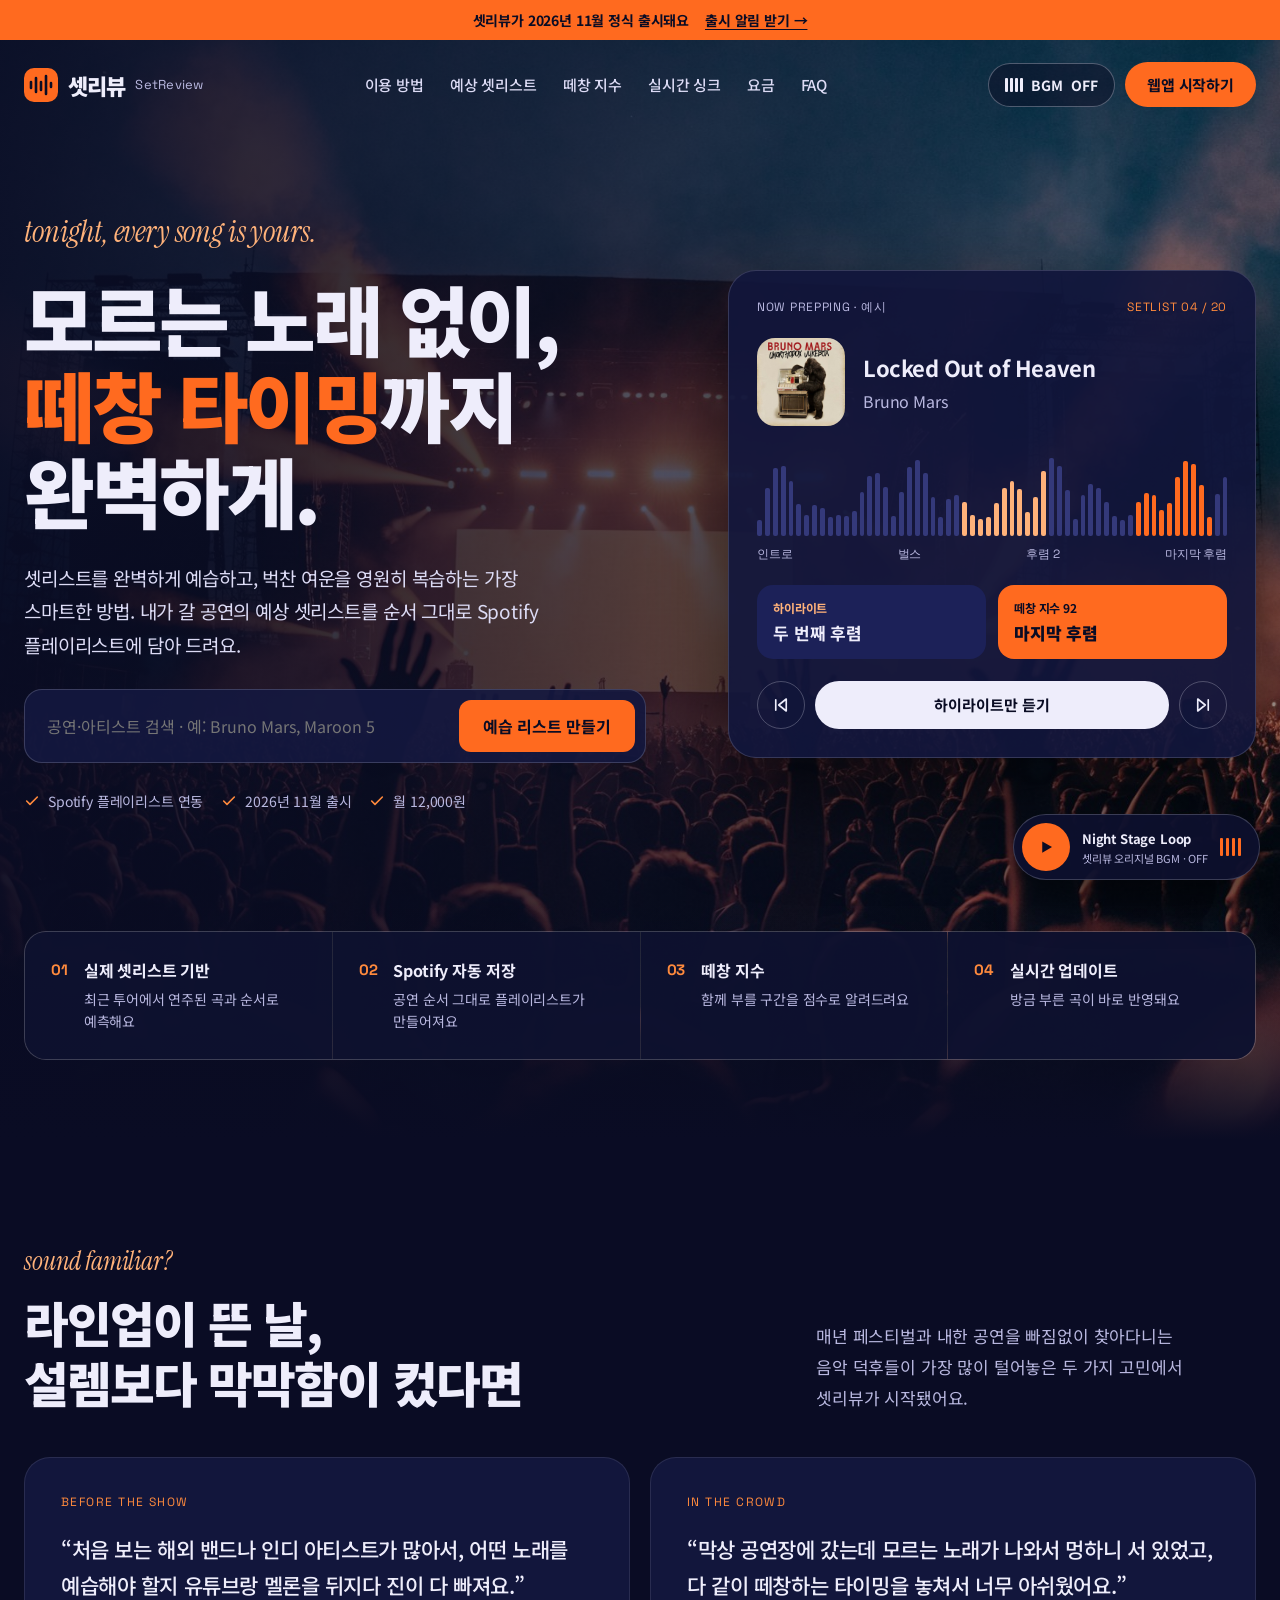
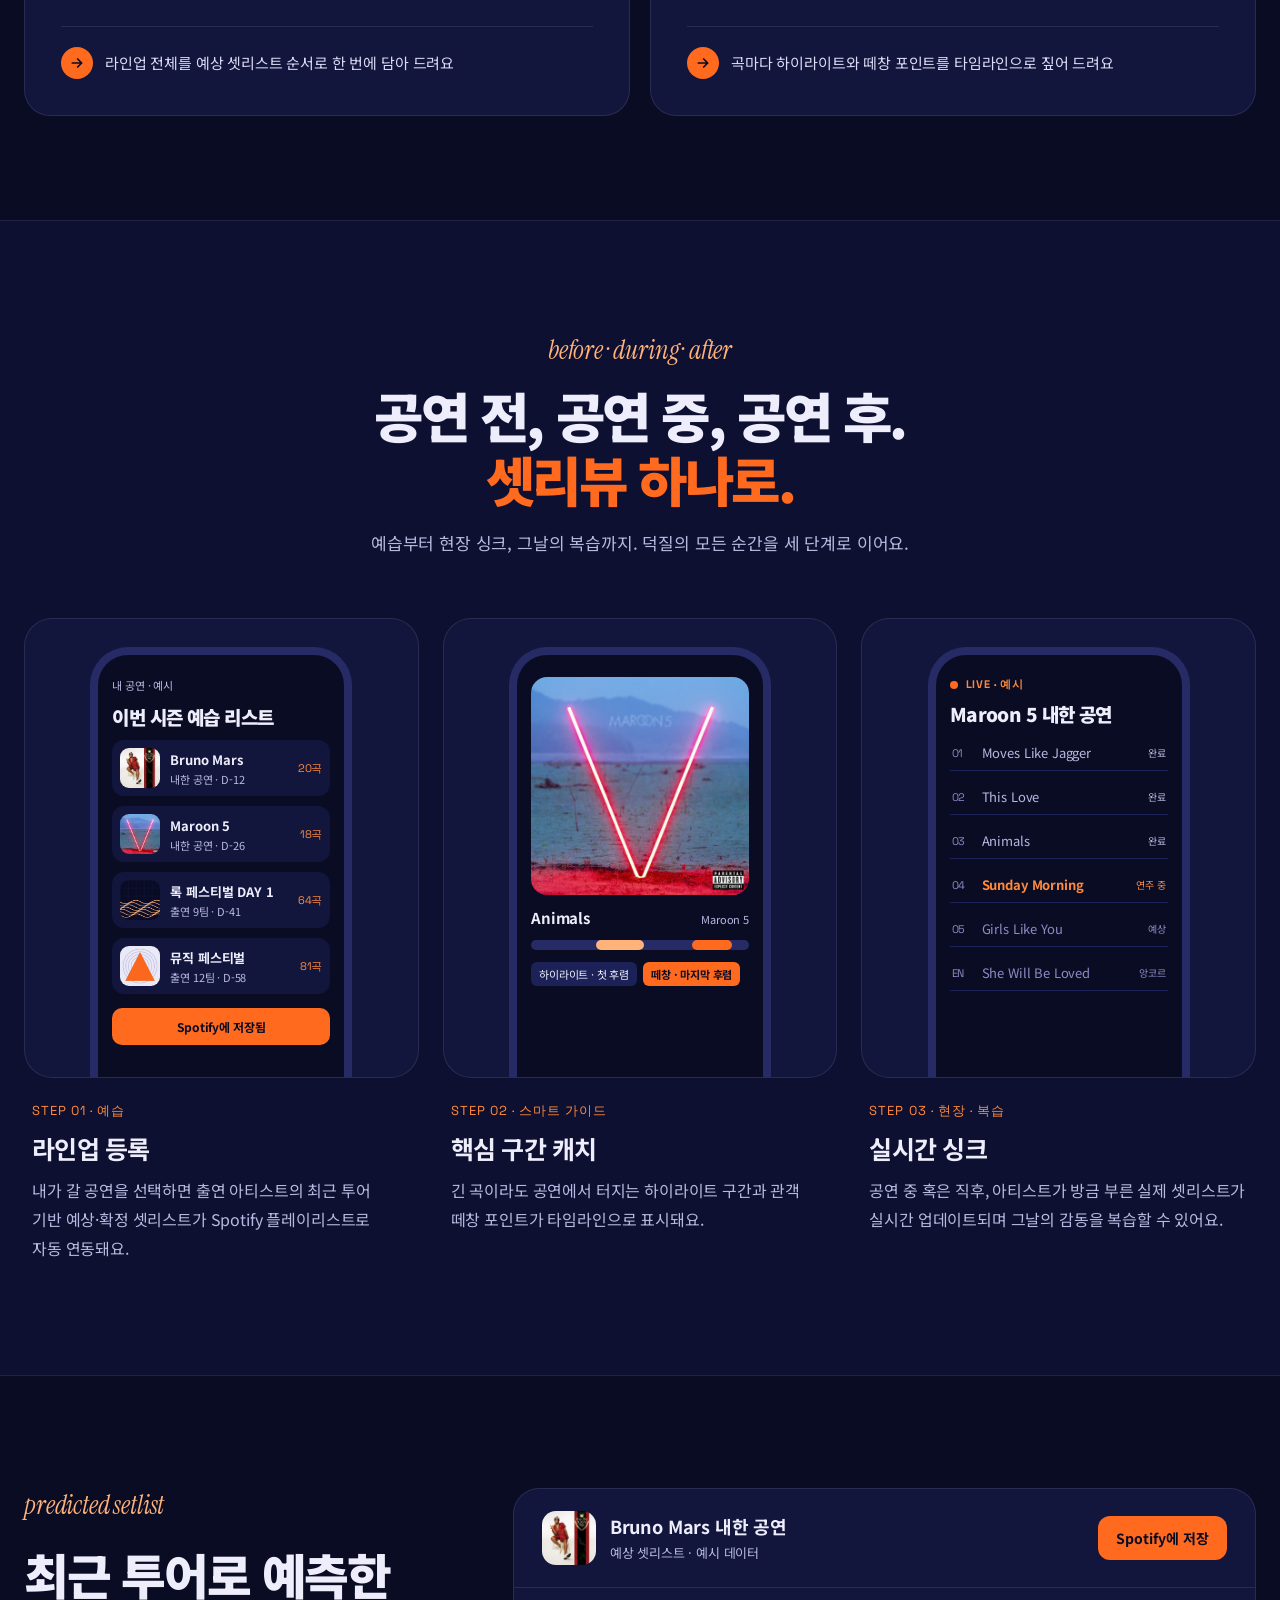
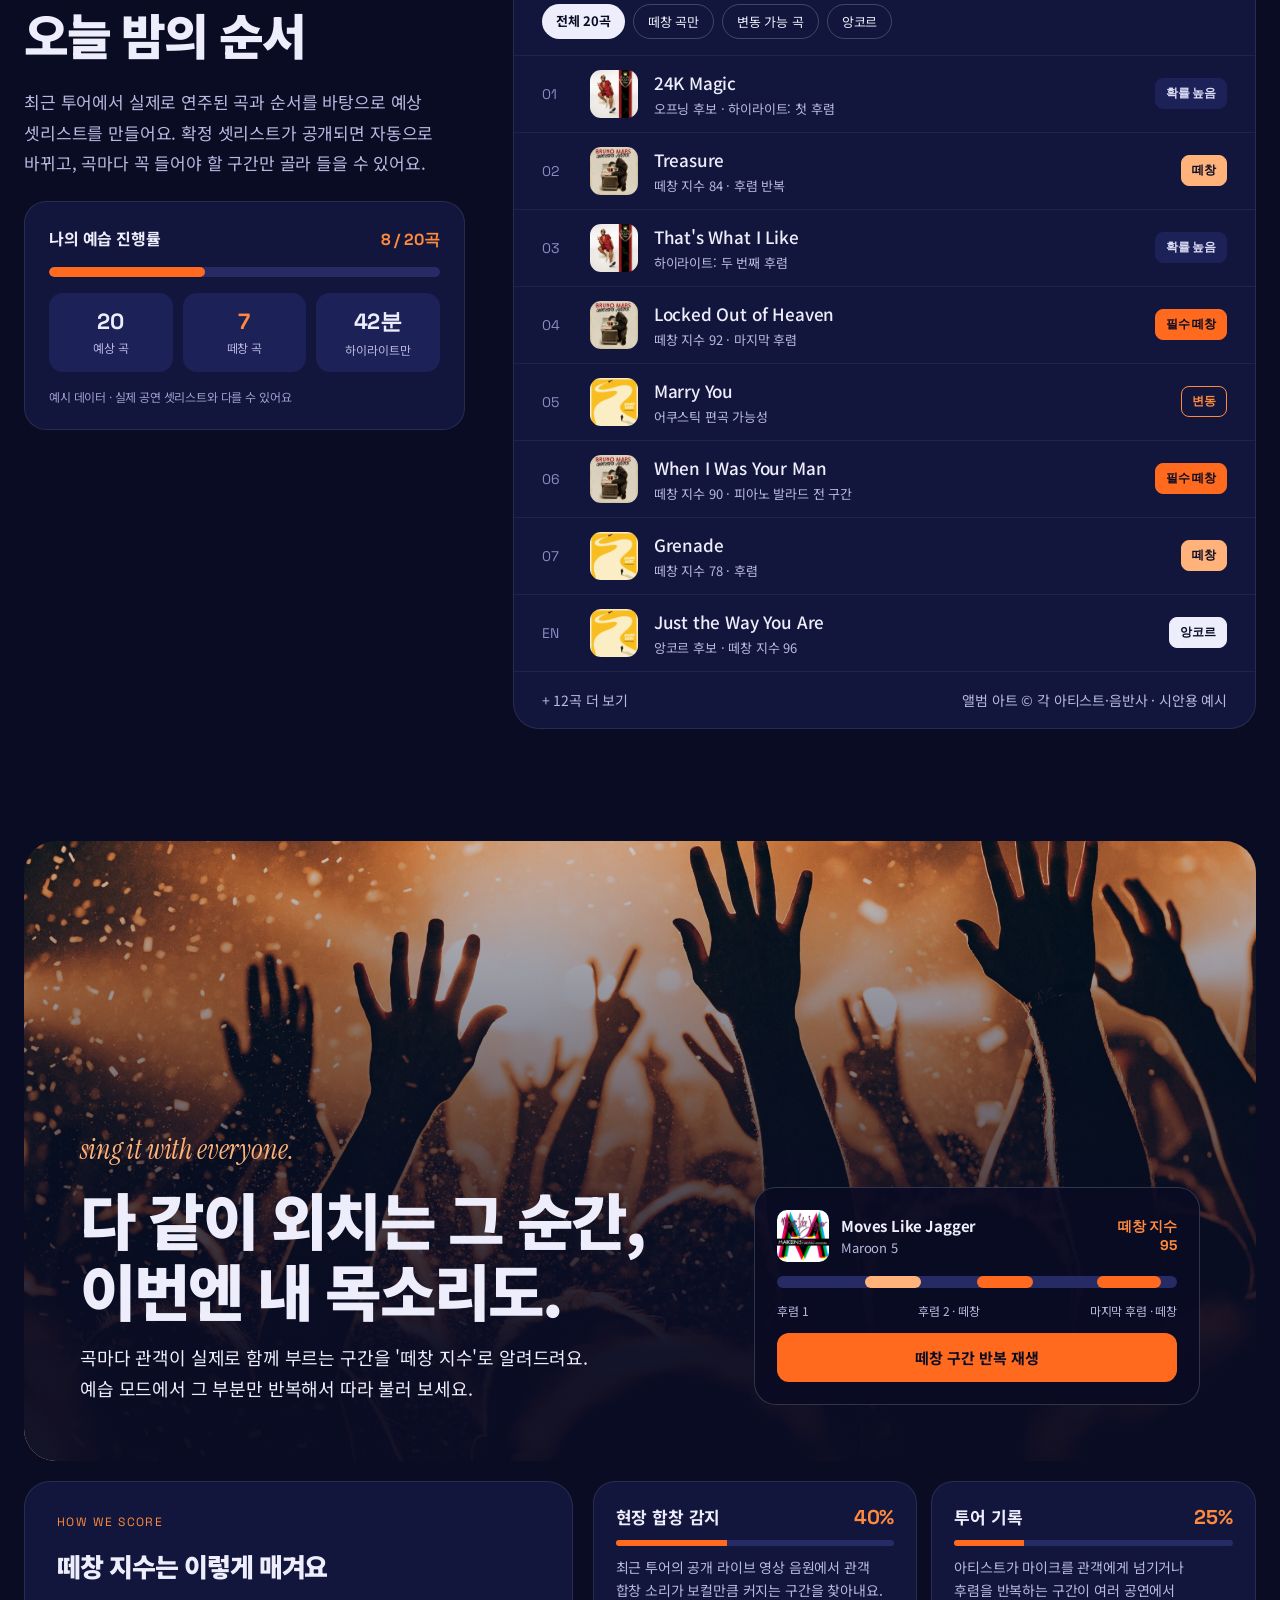
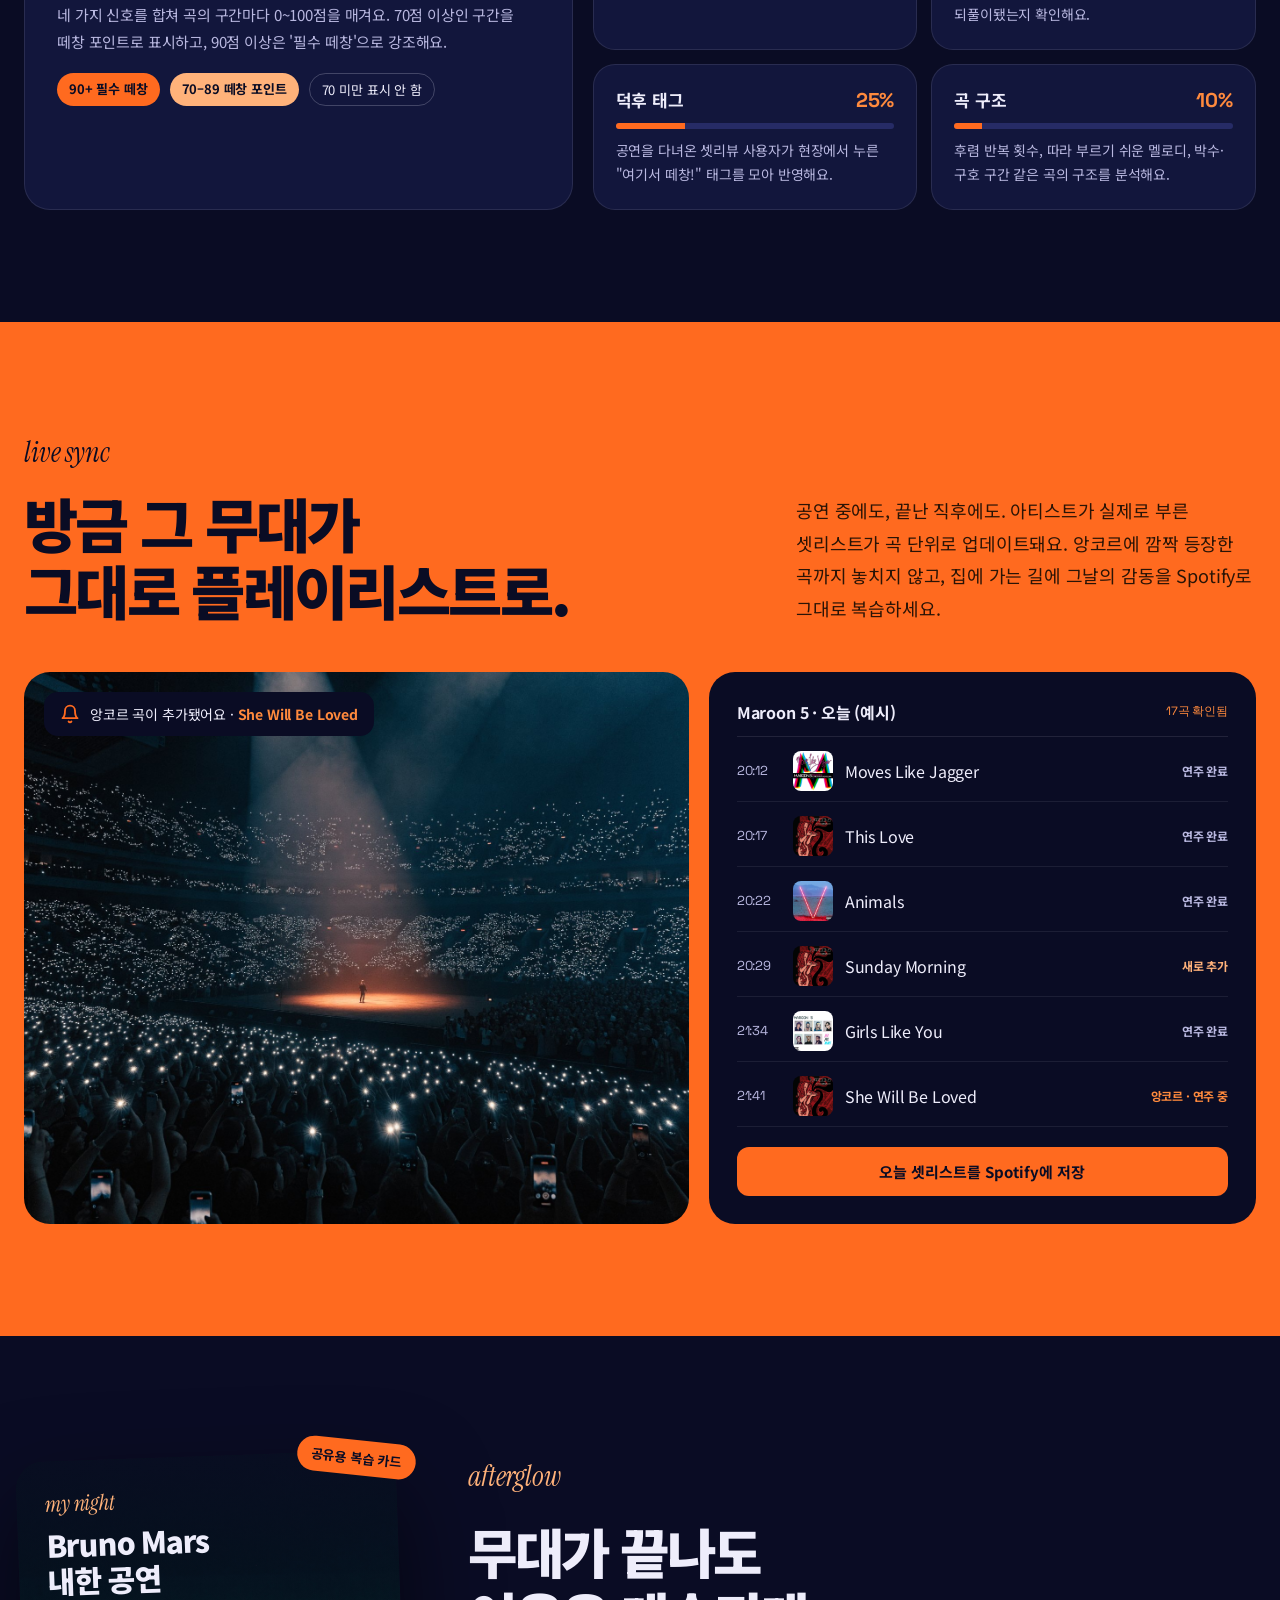
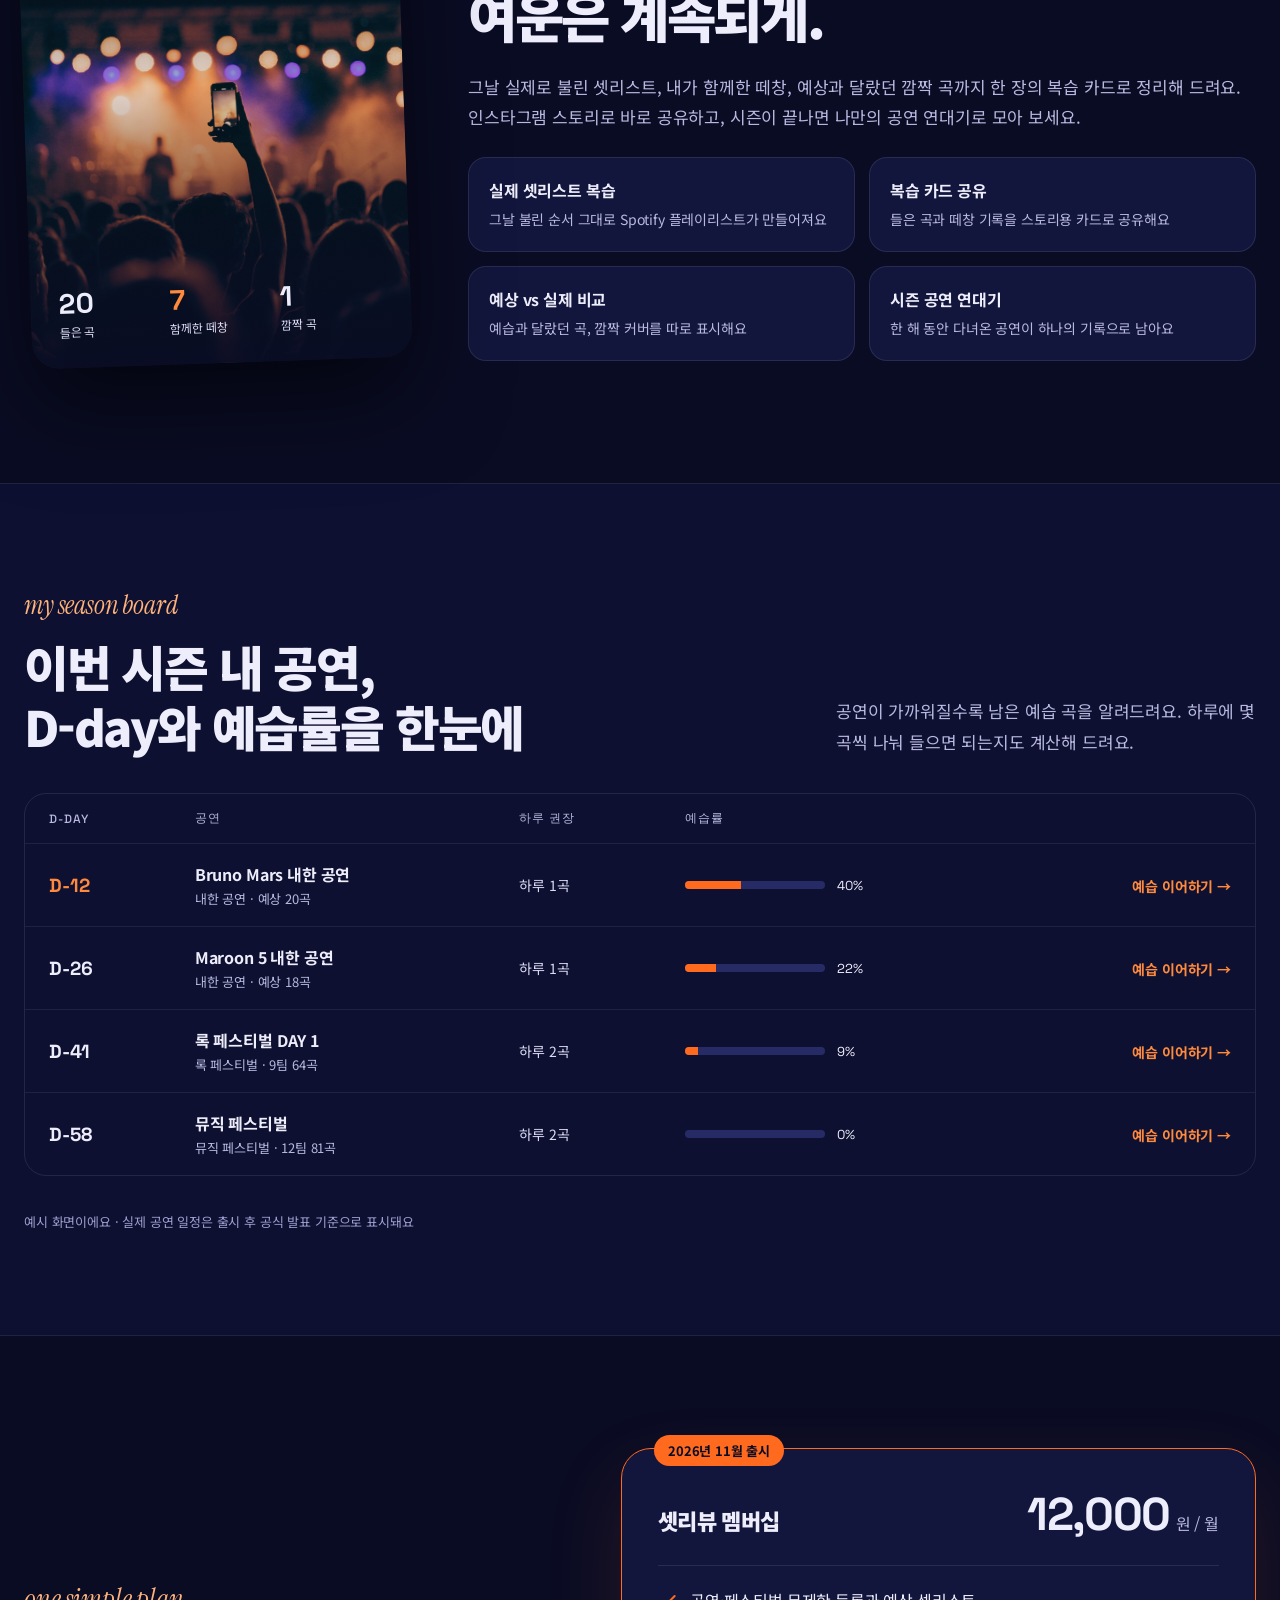
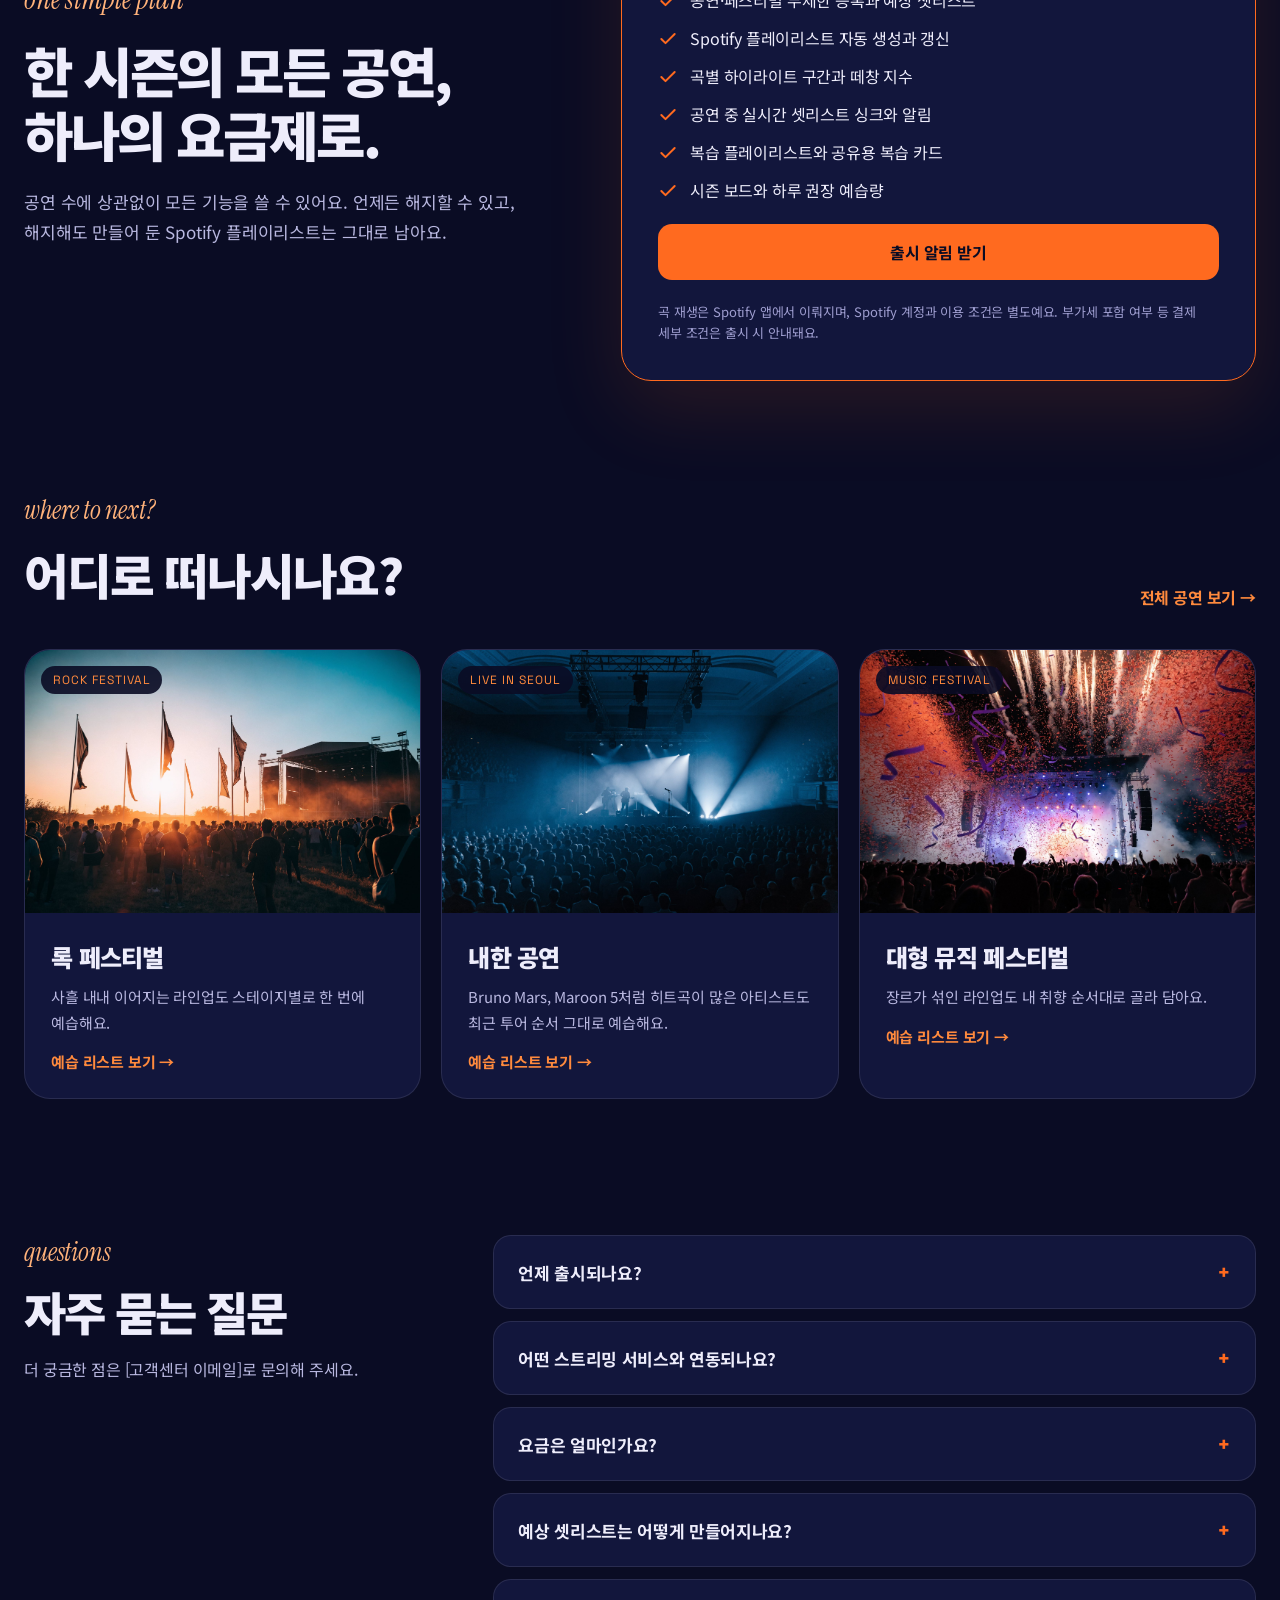
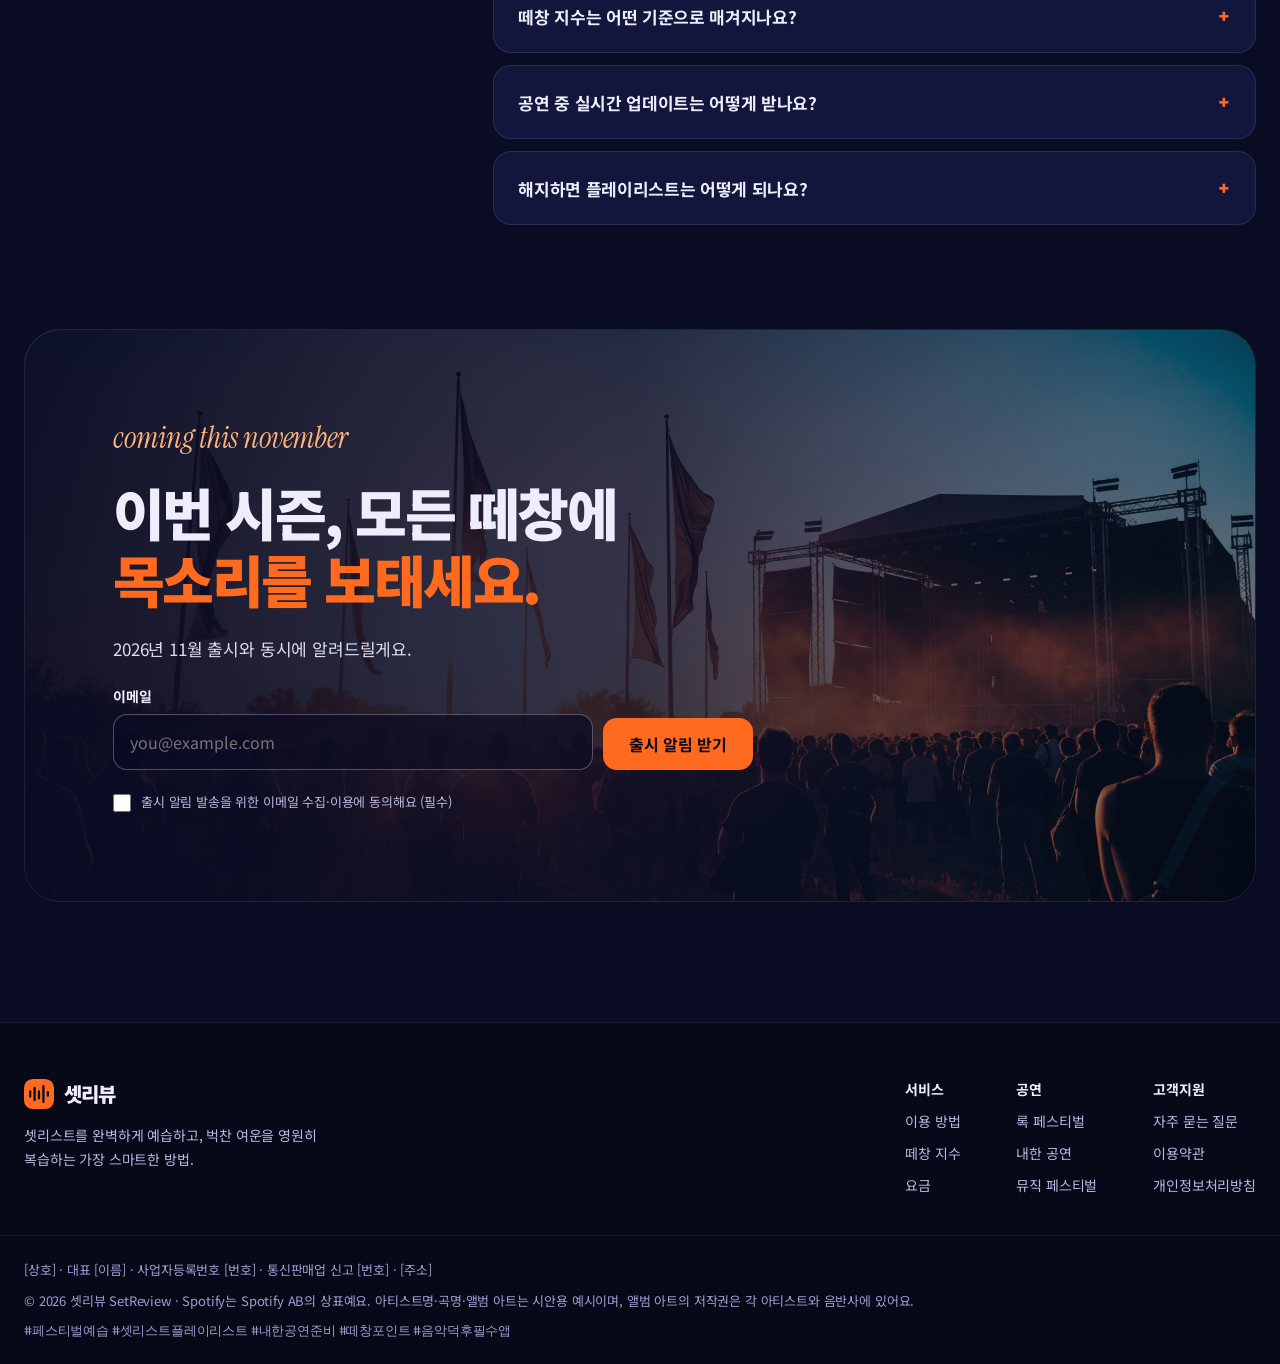
==== commit c7bf4d88: "Add files via upload" ====
--- a/index.html
+++ b/index.html
@@ -88,7 +88,7 @@
 <span class="eq-off" style="display: flex; align-items: flex-end; gap: 2px; height: 14px" aria-hidden="true"><span style="width: 3px; height: 14px; background: currentColor; border-radius: 1px"></span><span style="width: 3px; height: 14px; background: currentColor; border-radius: 1px"></span><span style="width: 3px; height: 14px; background: currentColor; border-radius: 1px"></span><span style="width: 3px; height: 14px; background: currentColor; border-radius: 1px"></span></span>
 BGM <span data-bind="bgmState">OFF</span>
 </button>
-<a class="sr-cta-top" href="#download" style="background: #FF6A1F; color: #0A0C24; font-weight: 700; padding: 12px 22px; border-radius: 999px; text-decoration: none; font-size: 15px">출시 알림 받기</a>
+<a class="sr-cta-top" href="/app/" style="background: #FF6A1F; color: #0A0C24; font-weight: 700; padding: 12px 22px; border-radius: 999px; text-decoration: none; font-size: 15px">웹앱 시작하기</a>
 <button class="sr-menu-btn" type="button" data-action="toggleMenu" aria-expanded="false" aria-controls="sr-mobile-menu" aria-label="메뉴 열기" style="width: 48px; height: 48px; border-radius: 14px; border: 1px solid rgba(238,237,251,0.3); background: rgba(10,12,36,0.6); cursor: pointer; align-items: center; justify-content: center">
 <span data-show="menuOpen" hidden>
 <svg width="22" height="22" viewBox="0 0 24 24" fill="none" stroke="#EEEDFB" stroke-width="2.2" stroke-linecap="round" aria-hidden="true"><path d="M6 6l12 12M18 6 6 18"></path></svg>
@@ -126,10 +126,10 @@
 <span style="font-family: 'Instrument Serif', serif; font-style: italic; font-size: 30px; color: #FFB27A; line-height: 1">tonight, every song is yours.</span>
 <h1 style="margin: 0; font-weight: 900; font-size: clamp(36px, 6vw, 86px); line-height: 1.12; letter-spacing: -0.045em">모르는 노래 없이,<br><span style="color: #FF6A1F">떼창 타이밍</span>까지<br>완벽하게.</h1>
 <p style="margin: 0; font-size: 19px; line-height: 1.75; color: #DCDBF5; max-width: 540px">셋리스트를 완벽하게 예습하고, 벅찬 여운을 영원히 복습하는 가장 스마트한 방법. 내가 갈 공연의 예상 셋리스트를 순서 그대로 Spotify 플레이리스트에 담아 드려요.</p>
-<form style="display: flex; flex-wrap: wrap; gap: 10px; background: rgba(20,24,64,0.88); border: 1px solid rgba(238,237,251,0.18); border-radius: 18px; padding: 10px; max-width: 600px">
+<form id="hero-search-form" role="search" style="display: flex; flex-wrap: wrap; gap: 10px; background: rgba(20,24,64,0.88); border: 1px solid rgba(238,237,251,0.18); border-radius: 18px; padding: 10px; max-width: 600px">
 <label for="fest-search" style="position: absolute; width: 1px; height: 1px; overflow: hidden; clip: rect(0 0 0 0)">공연 또는 아티스트 검색</label>
 <input id="fest-search" type="search" placeholder="공연·아티스트 검색 · 예: Bruno Mars, Maroon 5" style="flex: 1 1 260px; min-width: 0; background: transparent; border: 0; color: #EEEDFB; font-size: 16px; padding: 14px 12px; font-family: inherit; outline: none">
-<button type="button" style="background: #FF6A1F; color: #0A0C24; border: 0; border-radius: 12px; padding: 14px 24px; font-weight: 700; font-size: 16px; font-family: inherit; cursor: pointer; min-height: 48px">예습 리스트 만들기</button>
+<button type="submit" style="background: #FF6A1F; color: #0A0C24; border: 0; border-radius: 12px; padding: 14px 24px; font-weight: 700; font-size: 16px; font-family: inherit; cursor: pointer; min-height: 48px">예습 리스트 만들기</button>
 </form>
 <div style="display: flex; flex-wrap: wrap; gap: 18px; font-size: 14px; color: #B9B8E0">
 <span style="display: flex; align-items: center; gap: 8px"><svg width="16" height="16" viewBox="0 0 24 24" fill="none" stroke="#FF8A3D" stroke-width="2.4" stroke-linecap="round" stroke-linejoin="round" aria-hidden="true"><path d="M20 6 9 17l-5-5"></path></svg>Spotify 플레이리스트 연동</span>
@@ -986,14 +986,14 @@
 <span style="font-family: 'Instrument Serif', serif; font-style: italic; font-size: 30px; color: #FFB27A">coming this november</span>
 <h2 style="margin: 0; font-weight: 900; font-size: clamp(34px, 4.4vw, 58px); line-height: 1.18; letter-spacing: -0.045em">이번 시즌, 모든 떼창에<br><span style="color: #FF6A1F">목소리를 보태세요.</span></h2>
 <p style="margin: 0; color: #DCDBF5; font-size: 17px; line-height: 1.75">2026년 11월 출시와 동시에 알려드릴게요.</p>
-<form style="display: flex; flex-wrap: wrap; gap: 10px; align-items: flex-end">
+<form id="notify-form" style="display: flex; flex-wrap: wrap; gap: 10px; align-items: flex-end">
 <div style="flex: 1 1 260px; display: flex; flex-direction: column; gap: 8px">
 <label for="notify-email" style="font-size: 14px; font-weight: 700">이메일</label>
-<input id="notify-email" type="email" placeholder="you@example.com" style="font-family: inherit; font-size: 16px; padding: 15px 16px; border: 1px solid rgba(238,237,251,0.3); border-radius: 14px; background: rgba(10,12,36,0.7); color: #EEEDFB; min-height: 52px; box-sizing: border-box">
-</div>
-<button type="button" style="background: #FF6A1F; color: #0A0C24; border: 0; border-radius: 14px; padding: 0 26px; font-family: inherit; font-weight: 700; font-size: 16px; cursor: pointer; min-height: 52px">출시 알림 받기</button>
+<input id="notify-email" name="email" type="email" required autocomplete="email" placeholder="you@example.com" style="font-family: inherit; font-size: 16px; padding: 15px 16px; border: 1px solid rgba(238,237,251,0.3); border-radius: 14px; background: rgba(10,12,36,0.7); color: #EEEDFB; min-height: 52px; box-sizing: border-box">
+</div>
+<button type="submit" style="background: #FF6A1F; color: #0A0C24; border: 0; border-radius: 14px; padding: 0 26px; font-family: inherit; font-weight: 700; font-size: 16px; cursor: pointer; min-height: 52px">출시 알림 받기</button>
 </form>
-<label style="display: flex; gap: 10px; align-items: flex-start; font-size: 13px; color: #B9B8E0; line-height: 1.6"><input type="checkbox" style="width: 18px; height: 18px; margin: 2px 0 0; accent-color: #FF6A1F; flex: none">출시 알림 발송을 위한 이메일 수집·이용에 동의해요 (필수)</label>
+<label style="display: flex; gap: 10px; align-items: flex-start; font-size: 13px; color: #B9B8E0; line-height: 1.6"><input id="notify-consent" type="checkbox" style="width: 18px; height: 18px; margin: 2px 0 0; accent-color: #FF6A1F; flex: none">출시 알림 발송을 위한 이메일 수집·이용에 동의해요 (필수)</label>
 </div>
 </div>
 </section>
@@ -1089,5 +1089,8 @@
   document.querySelectorAll('form').forEach(function (f) { f.addEventListener('submit', function (e) { e.preventDefault(); }); });
 })();
 </script>
+<p id="notify-result" role="status" aria-live="polite" style="position:fixed;left:50%;bottom:24px;transform:translateX(-50%);margin:0;padding:12px 18px;border-radius:14px;background:#EEEDFB;color:#0A0C24;font-weight:700;font-family:'Noto Sans KR',sans-serif;box-shadow:0 20px 40px rgba(0,0,0,.4);z-index:50;display:none;max-width:calc(100% - 32px);text-align:center"></p>
+<script src="/app/config.js"></script>
+<script type="module" src="/app/js/landing.js"></script>
 </body>
 </html>
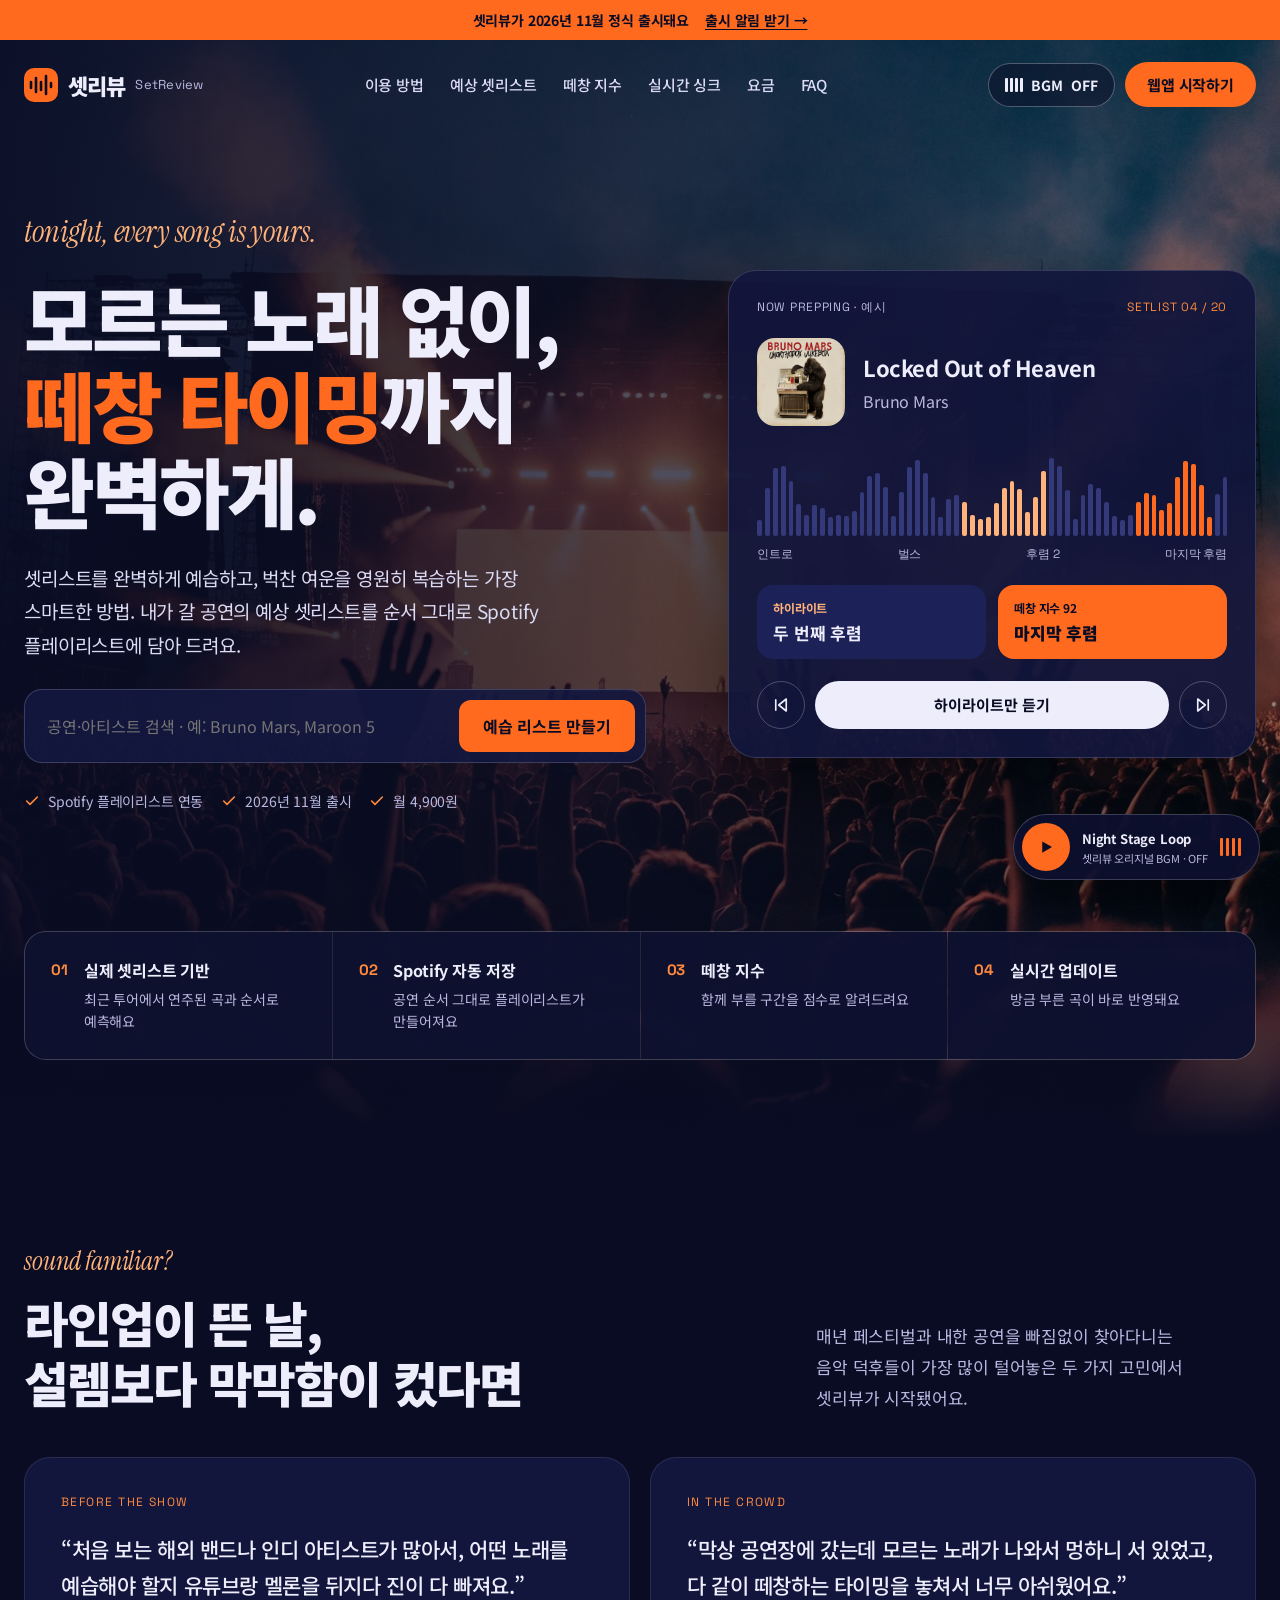
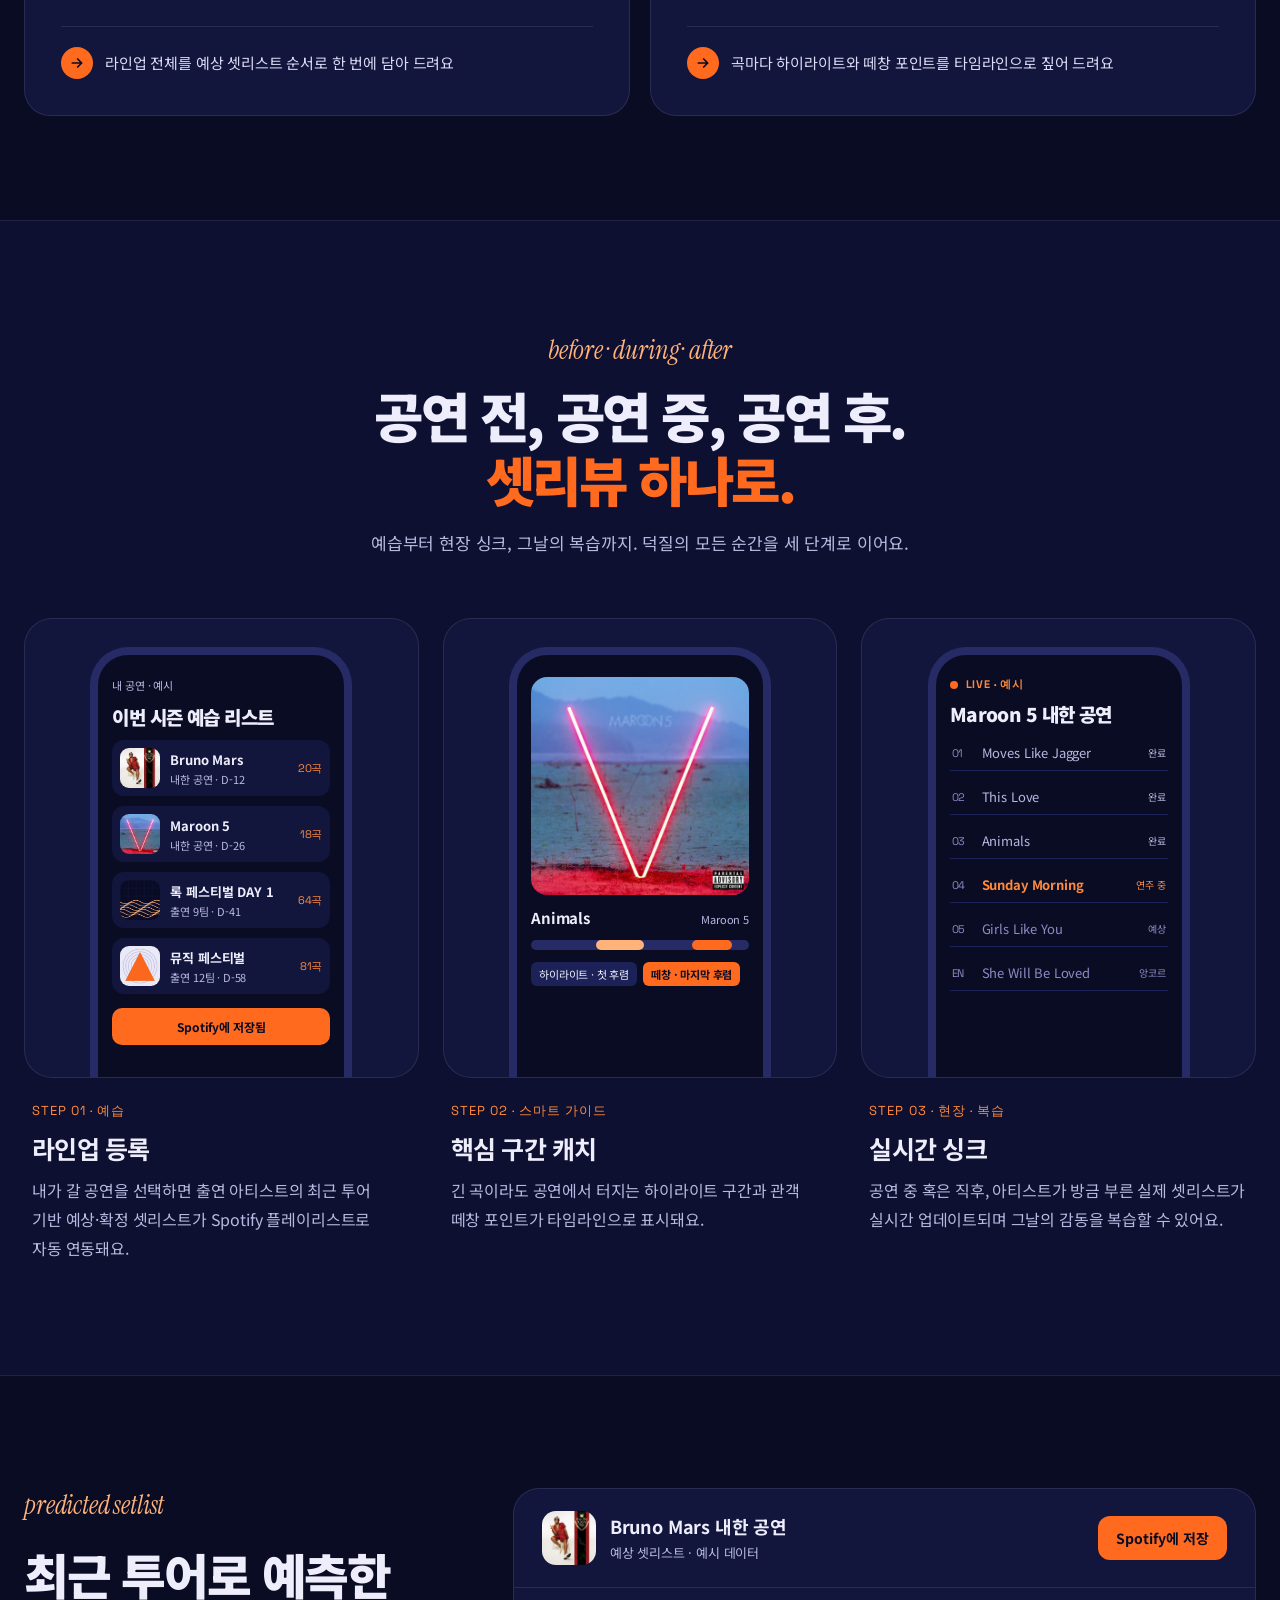
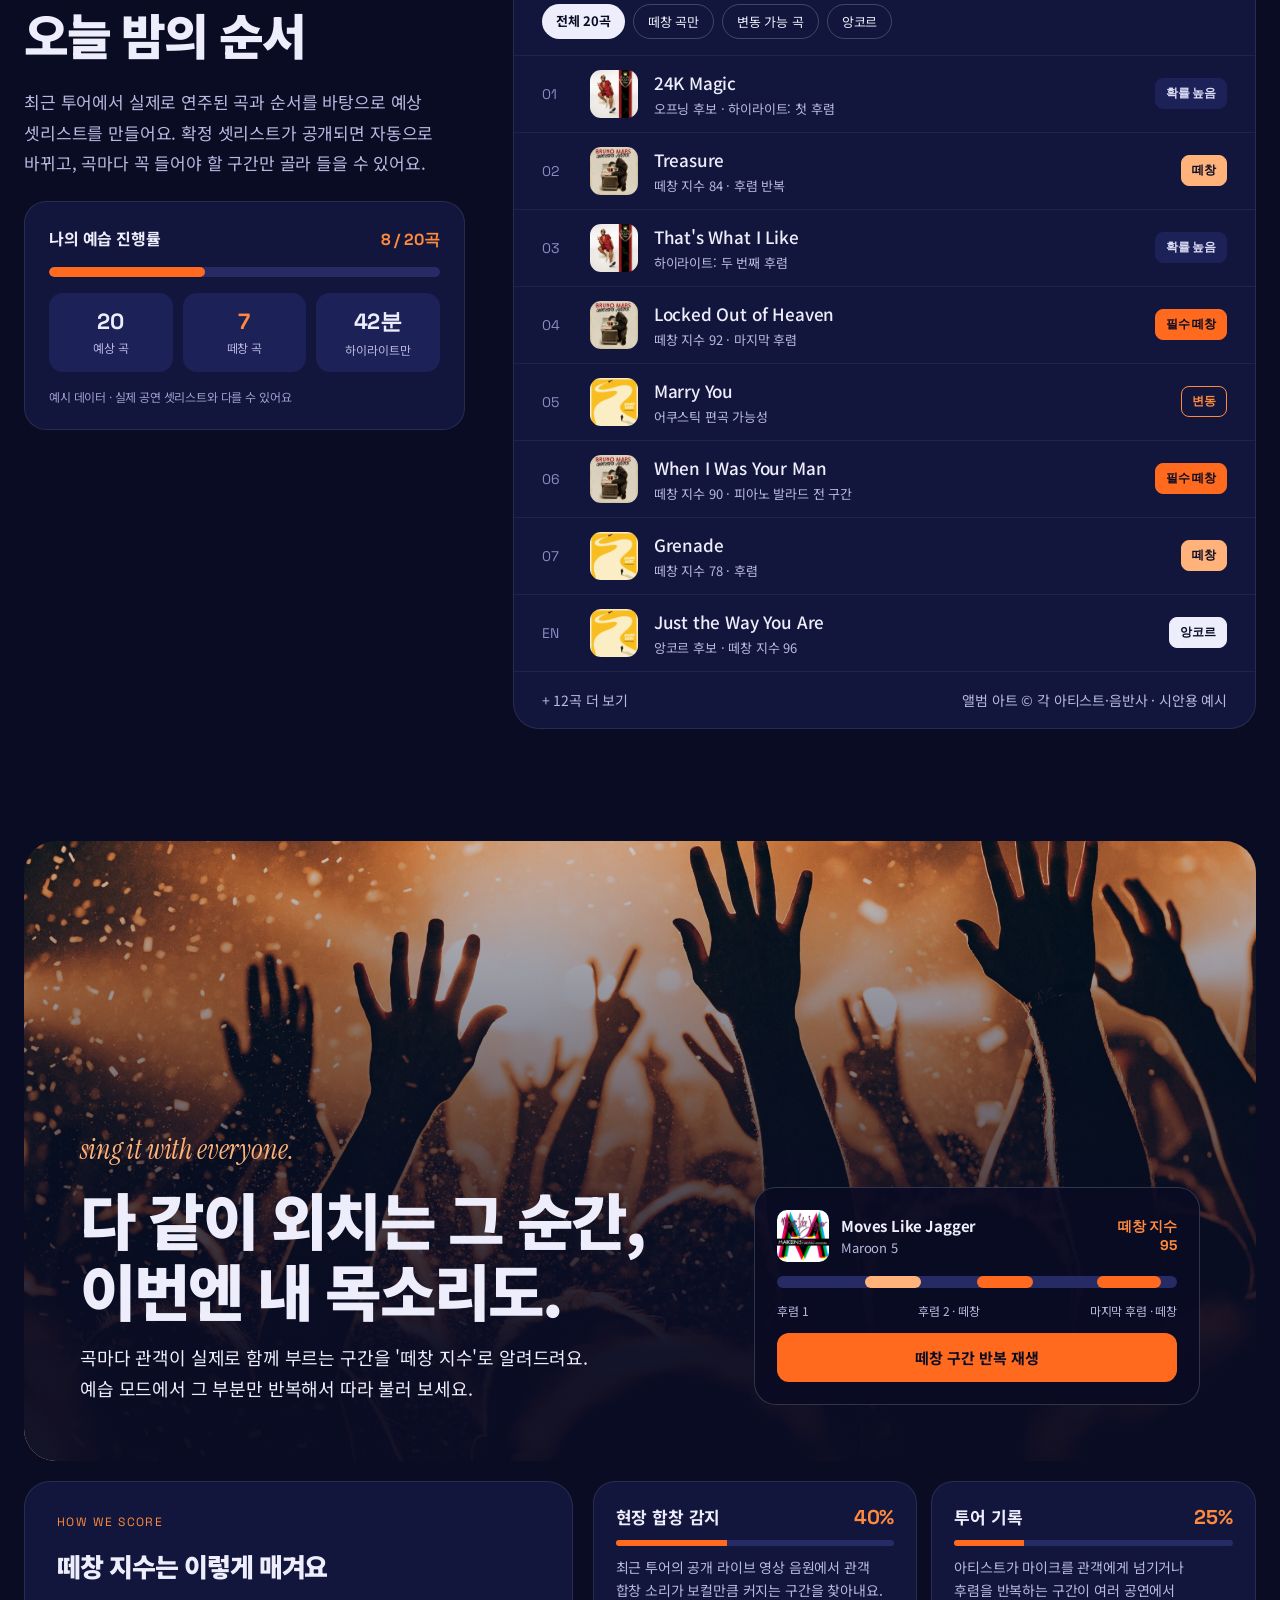
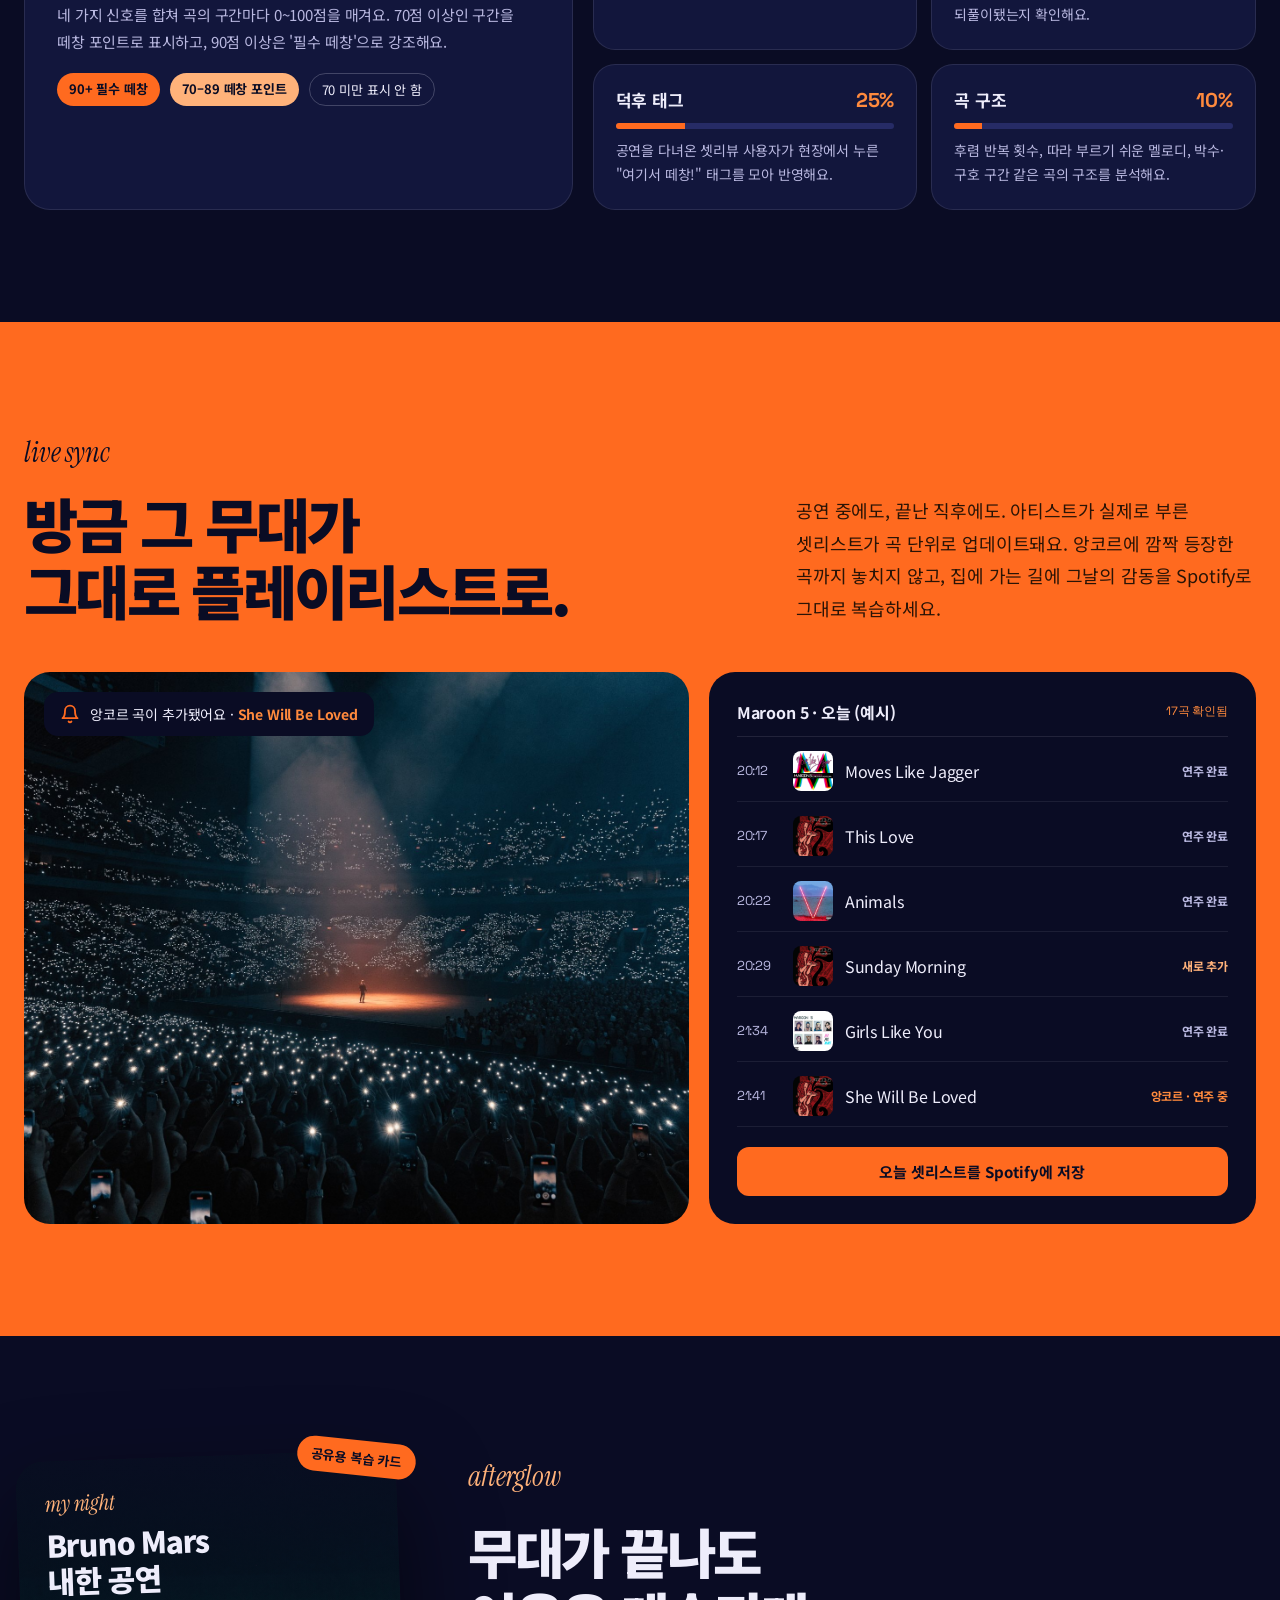
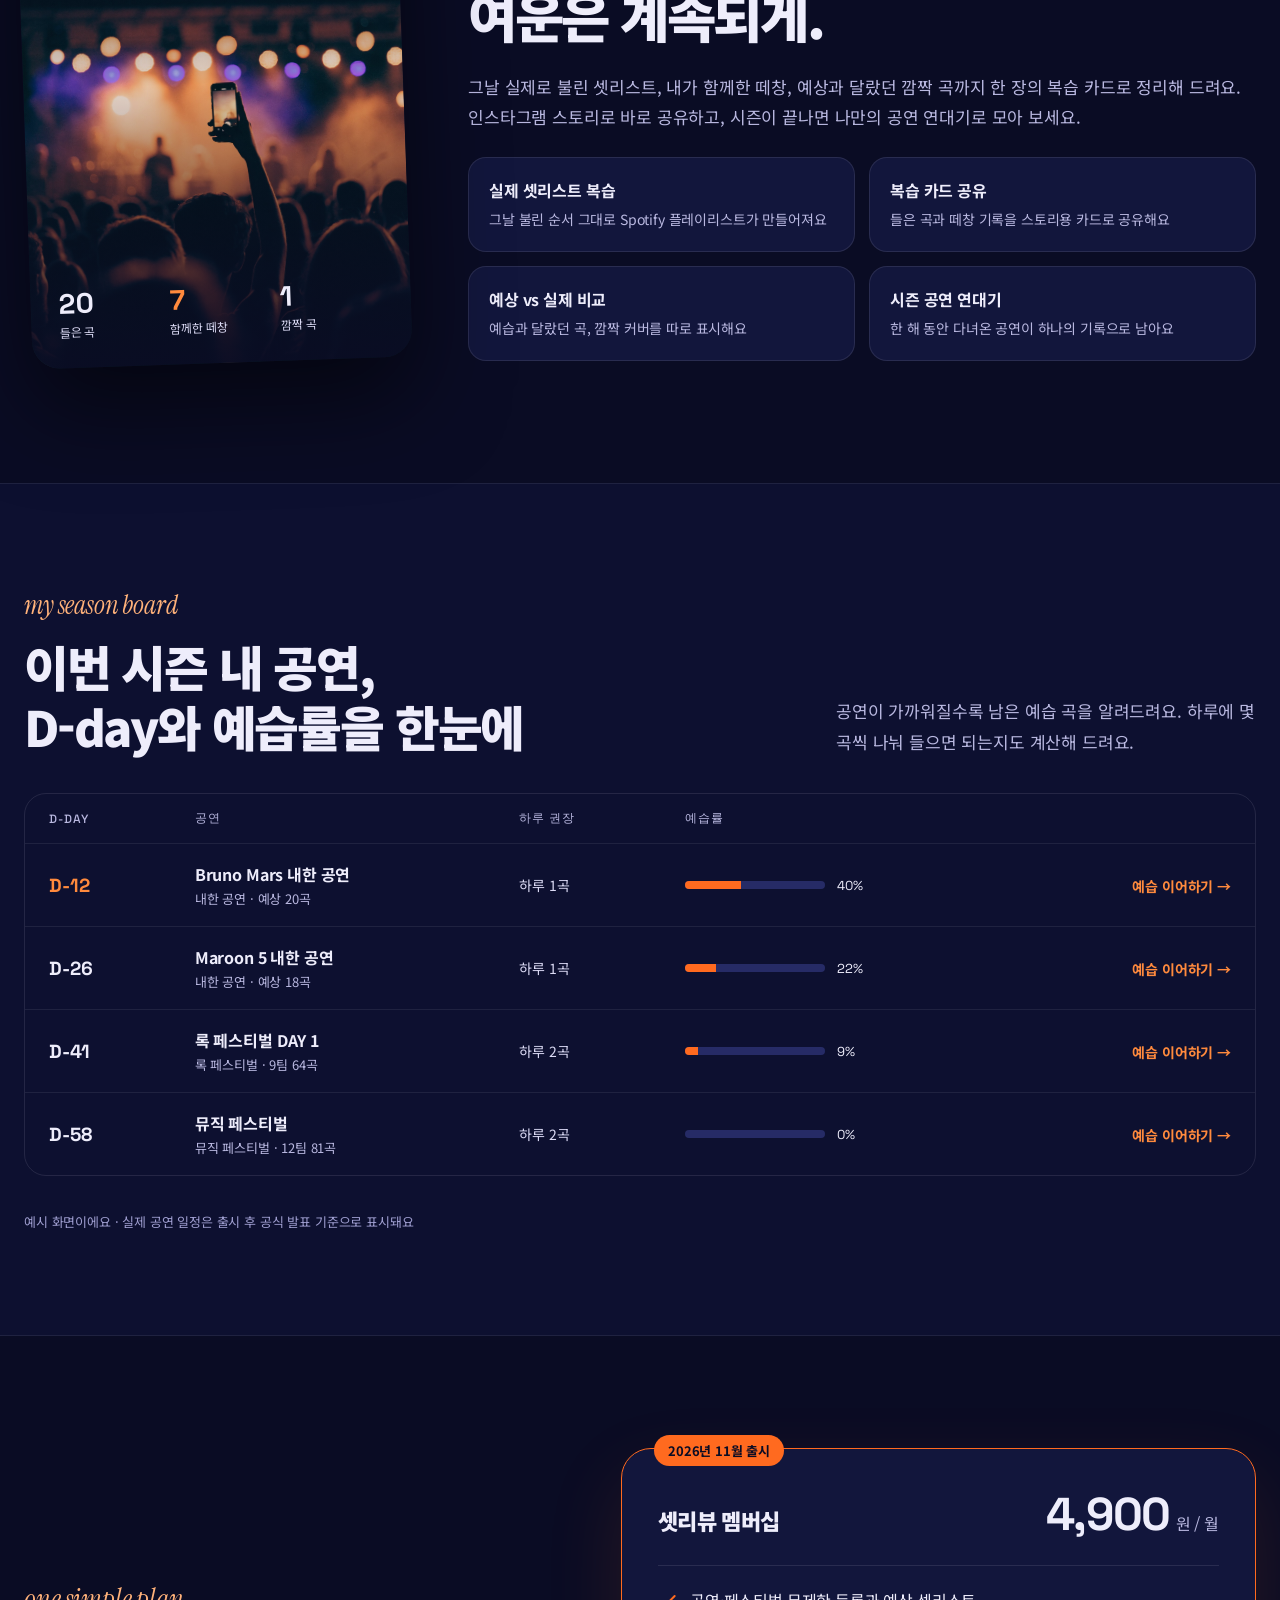
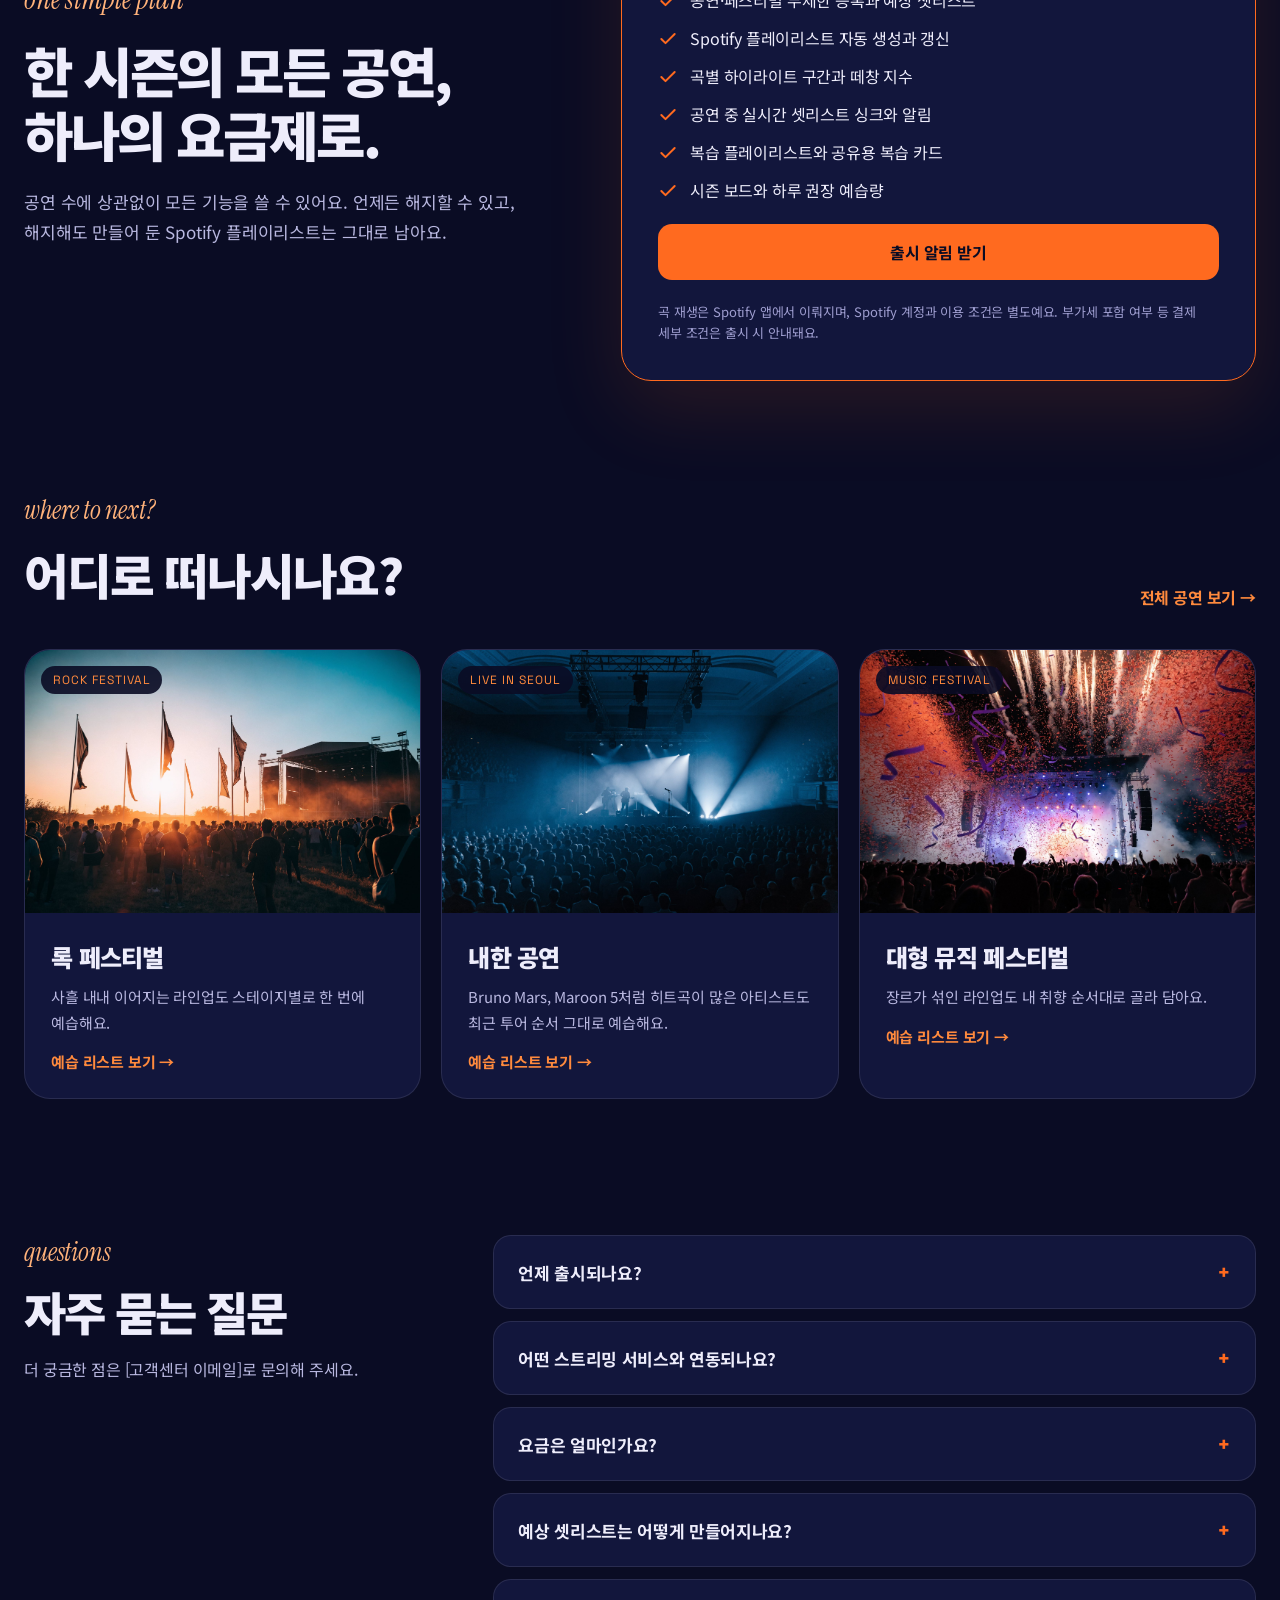
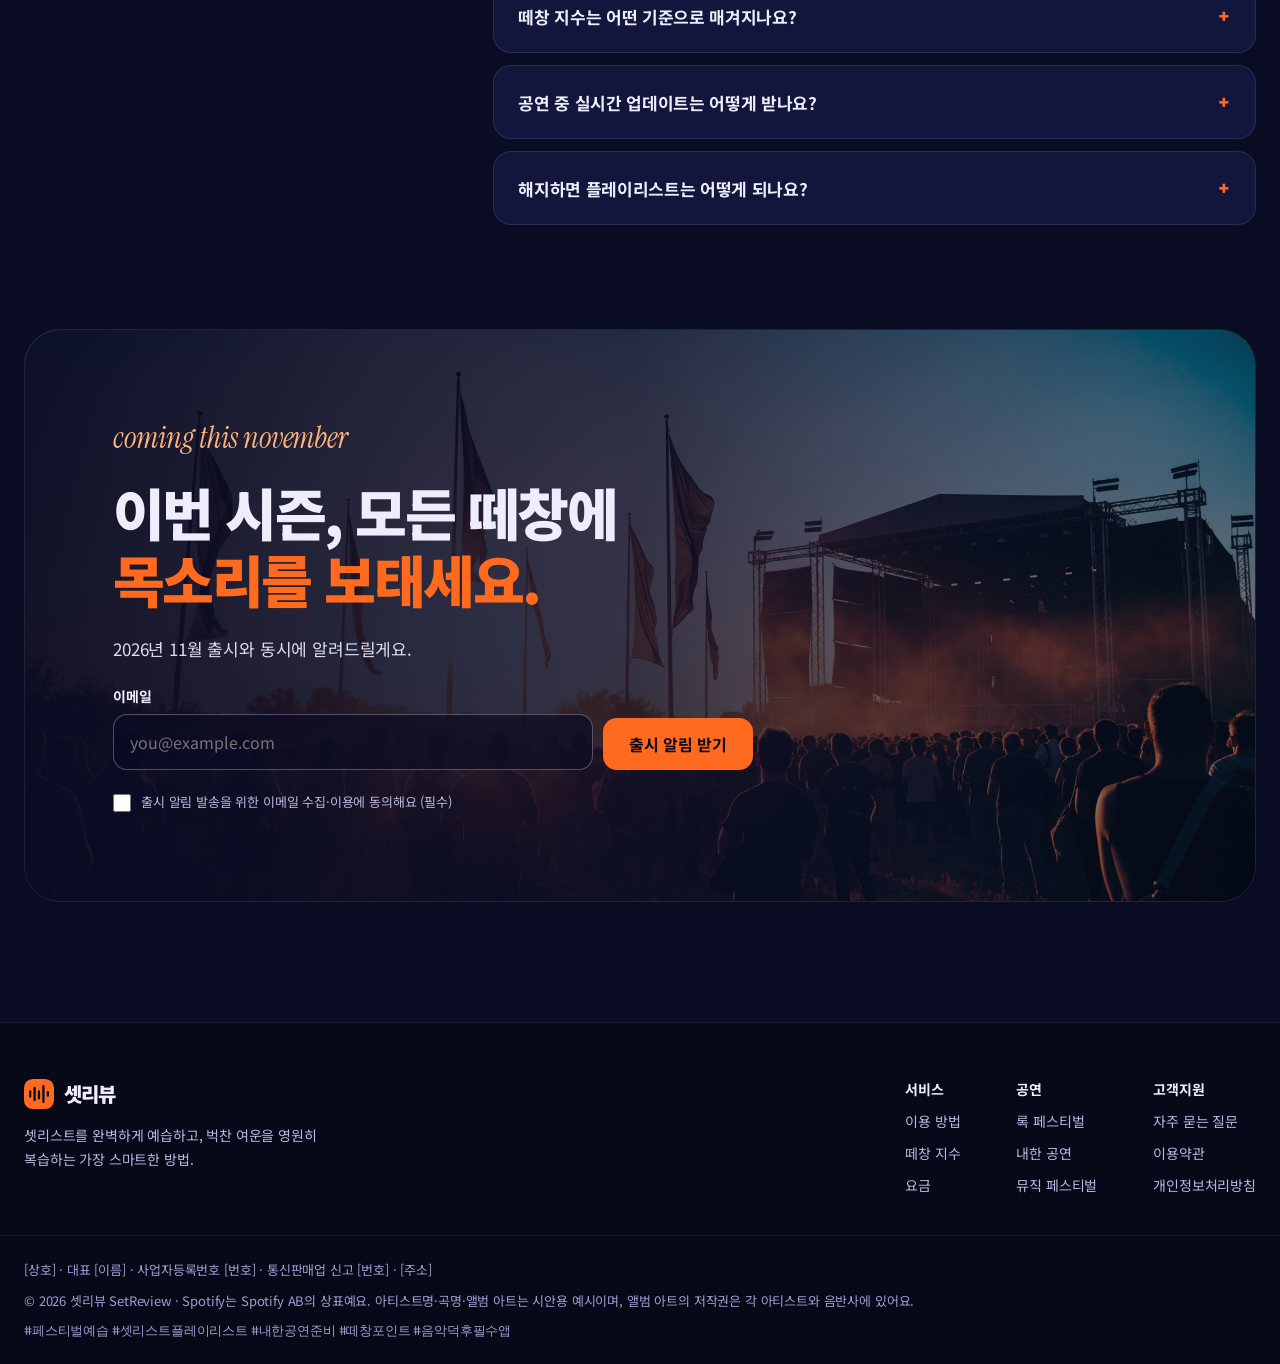
==== commit 9a98ed41: "유료 전환 준비(무료 앞 5곡 · 월 4,900원), 떼창 자동 채우기 v2, 배경음악 404 제거 Co-Authored-By: Claude Opus 5.5 <noreply@ant" ====
--- a/index.html
+++ b/index.html
@@ -134,7 +134,7 @@
 <div style="display: flex; flex-wrap: wrap; gap: 18px; font-size: 14px; color: #B9B8E0">
 <span style="display: flex; align-items: center; gap: 8px"><svg width="16" height="16" viewBox="0 0 24 24" fill="none" stroke="#FF8A3D" stroke-width="2.4" stroke-linecap="round" stroke-linejoin="round" aria-hidden="true"><path d="M20 6 9 17l-5-5"></path></svg>Spotify 플레이리스트 연동</span>
 <span style="display: flex; align-items: center; gap: 8px"><svg width="16" height="16" viewBox="0 0 24 24" fill="none" stroke="#FF8A3D" stroke-width="2.4" stroke-linecap="round" stroke-linejoin="round" aria-hidden="true"><path d="M20 6 9 17l-5-5"></path></svg>2026년 11월 출시</span>
-<span style="display: flex; align-items: center; gap: 8px"><svg width="16" height="16" viewBox="0 0 24 24" fill="none" stroke="#FF8A3D" stroke-width="2.4" stroke-linecap="round" stroke-linejoin="round" aria-hidden="true"><path d="M20 6 9 17l-5-5"></path></svg>월 12,000원</span>
+<span style="display: flex; align-items: center; gap: 8px"><svg width="16" height="16" viewBox="0 0 24 24" fill="none" stroke="#FF8A3D" stroke-width="2.4" stroke-linecap="round" stroke-linejoin="round" aria-hidden="true"><path d="M20 6 9 17l-5-5"></path></svg>월 4,900원</span>
 </div>
 </div>
 
@@ -861,7 +861,7 @@
 <span style="position: absolute; top: -14px; left: 32px; background: #FF6A1F; color: #0A0C24; font-weight: 700; font-size: 13px; padding: 6px 14px; border-radius: 999px">2026년 11월 출시</span>
 <div style="display: flex; justify-content: space-between; align-items: baseline; flex-wrap: wrap; gap: 8px">
 <span style="font-weight: 900; font-size: 22px; letter-spacing: -0.03em">셋리뷰 멤버십</span>
-<div style="display: flex; align-items: baseline; gap: 6px"><span style="font-family: 'Space Grotesk', sans-serif; font-size: 46px; font-weight: 700; letter-spacing: -0.03em">12,000</span><span style="color: #B9B8E0">원 / 월</span></div>
+<div style="display: flex; align-items: baseline; gap: 6px"><span style="font-family: 'Space Grotesk', sans-serif; font-size: 46px; font-weight: 700; letter-spacing: -0.03em">4,900</span><span style="color: #B9B8E0">원 / 월</span></div>
 </div>
 <ul style="margin: 0; padding: 0; list-style: none; display: flex; flex-direction: column; gap: 14px; border-top: 1px solid rgba(238,237,251,0.1); padding-top: 22px">
 
@@ -952,7 +952,7 @@
 
 <details style="background: #12163C; border: 1px solid rgba(238,237,251,0.1); border-radius: 18px; padding: 0 24px">
 <summary style="list-style: none; cursor: pointer; padding: 22px 0; font-weight: 700; font-size: 17px; display: flex; justify-content: space-between; gap: 16px; align-items: center; letter-spacing: -0.02em">요금은 얼마인가요?<span style="color: #FF6A1F; font-family: 'Space Grotesk', sans-serif; font-size: 22px" aria-hidden="true">+</span></summary>
-<p style="margin: 0; padding: 0 0 22px; color: #B9B8E0; line-height: 1.8; font-size: 15px">셋리뷰 멤버십은 월 12,000원이에요. 등록하는 공연 수와 관계없이 모든 기능을 쓸 수 있고, 언제든 해지할 수 있어요.</p>
+<p style="margin: 0; padding: 0 0 22px; color: #B9B8E0; line-height: 1.8; font-size: 15px">셋리뷰 멤버십은 월 4,900원이에요. 등록하는 공연 수와 관계없이 모든 기능을 쓸 수 있고, 언제든 해지할 수 있어요.</p>
 </details>
 
 <details style="background: #12163C; border: 1px solid rgba(238,237,251,0.1); border-radius: 18px; padding: 0 24px">
